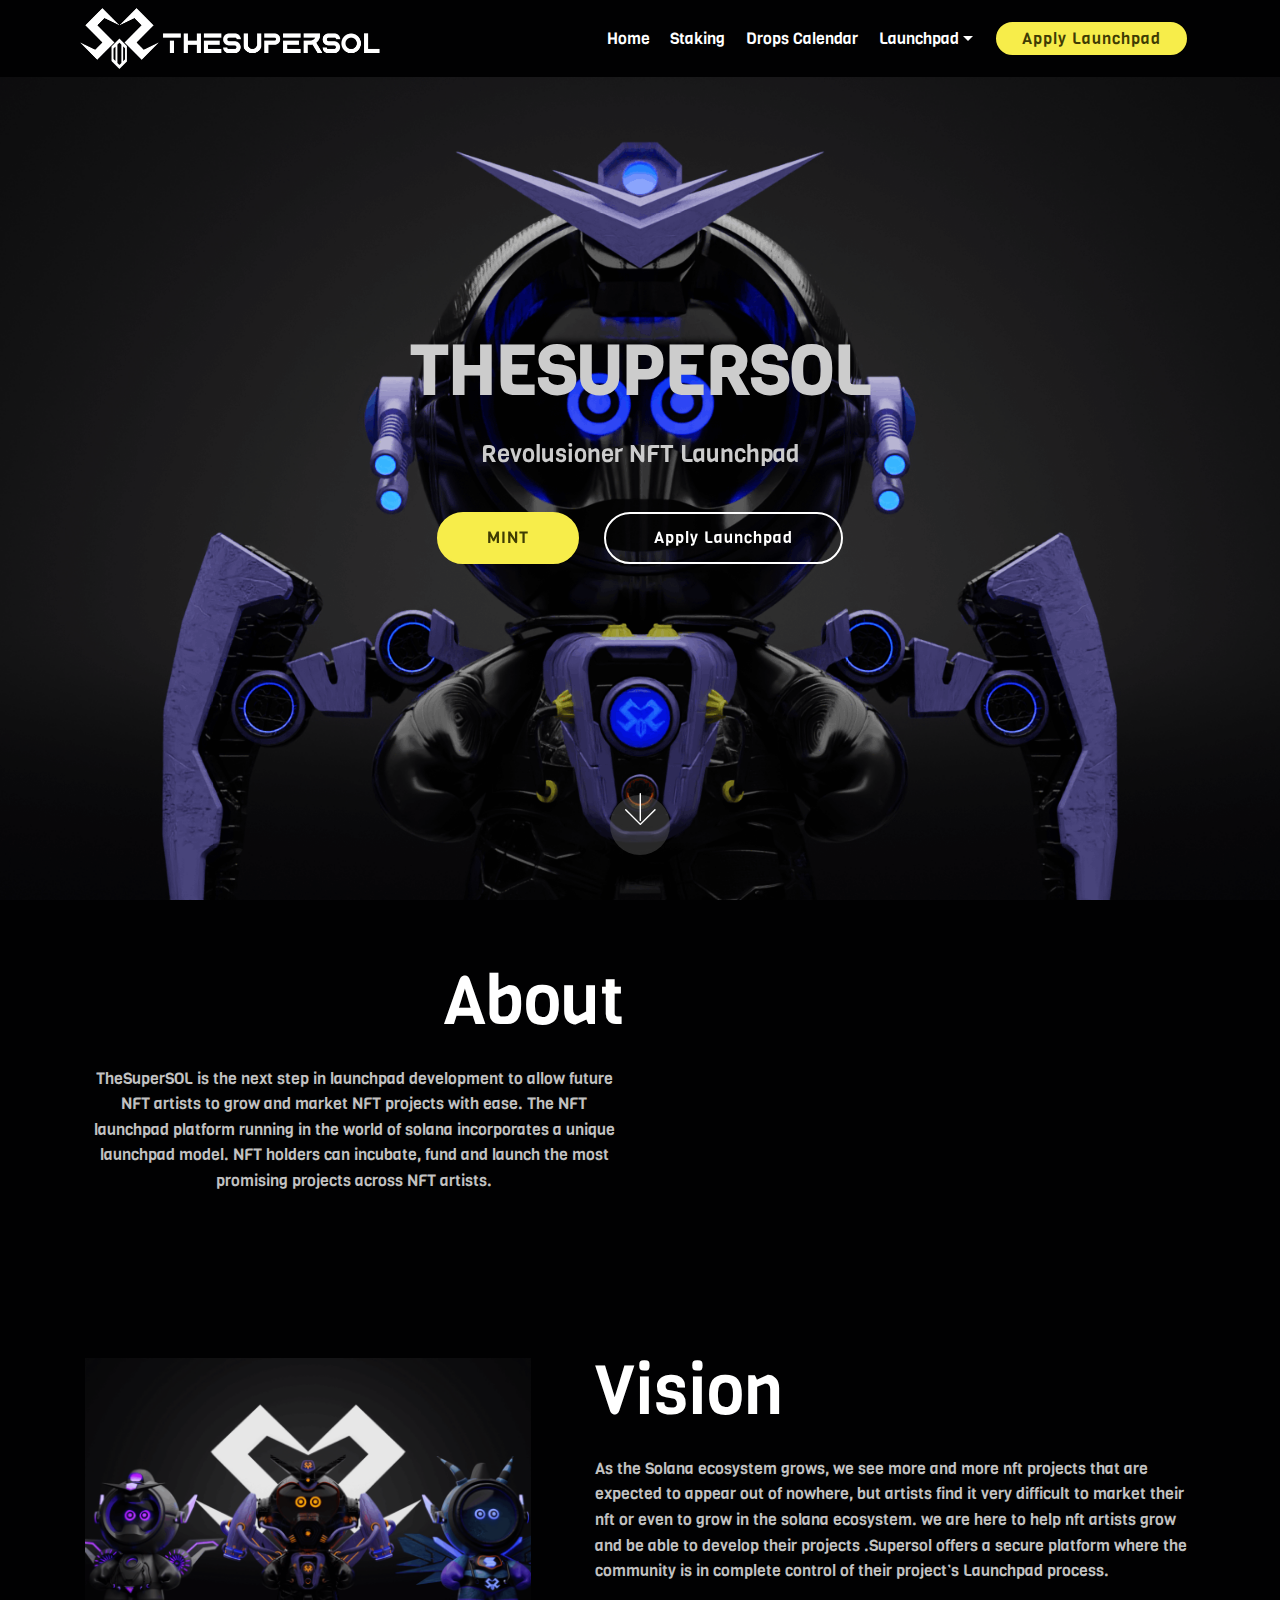
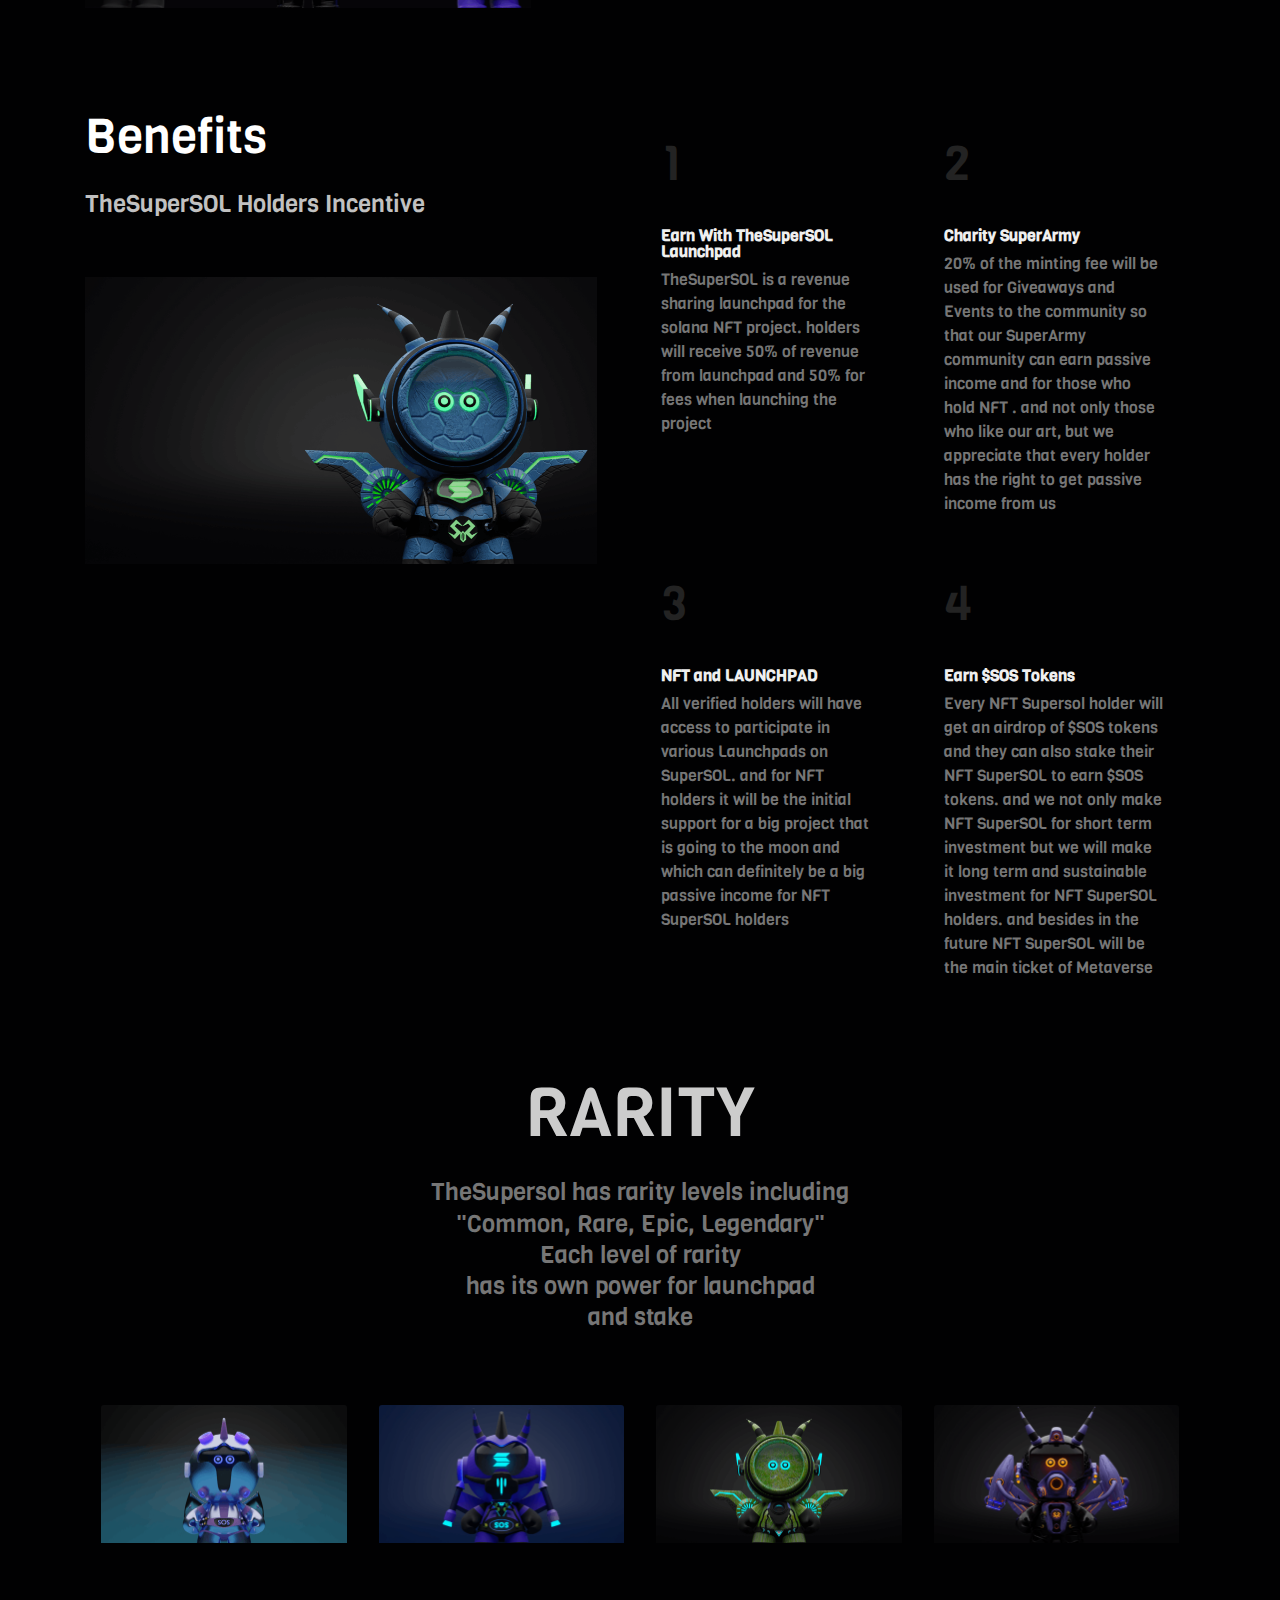
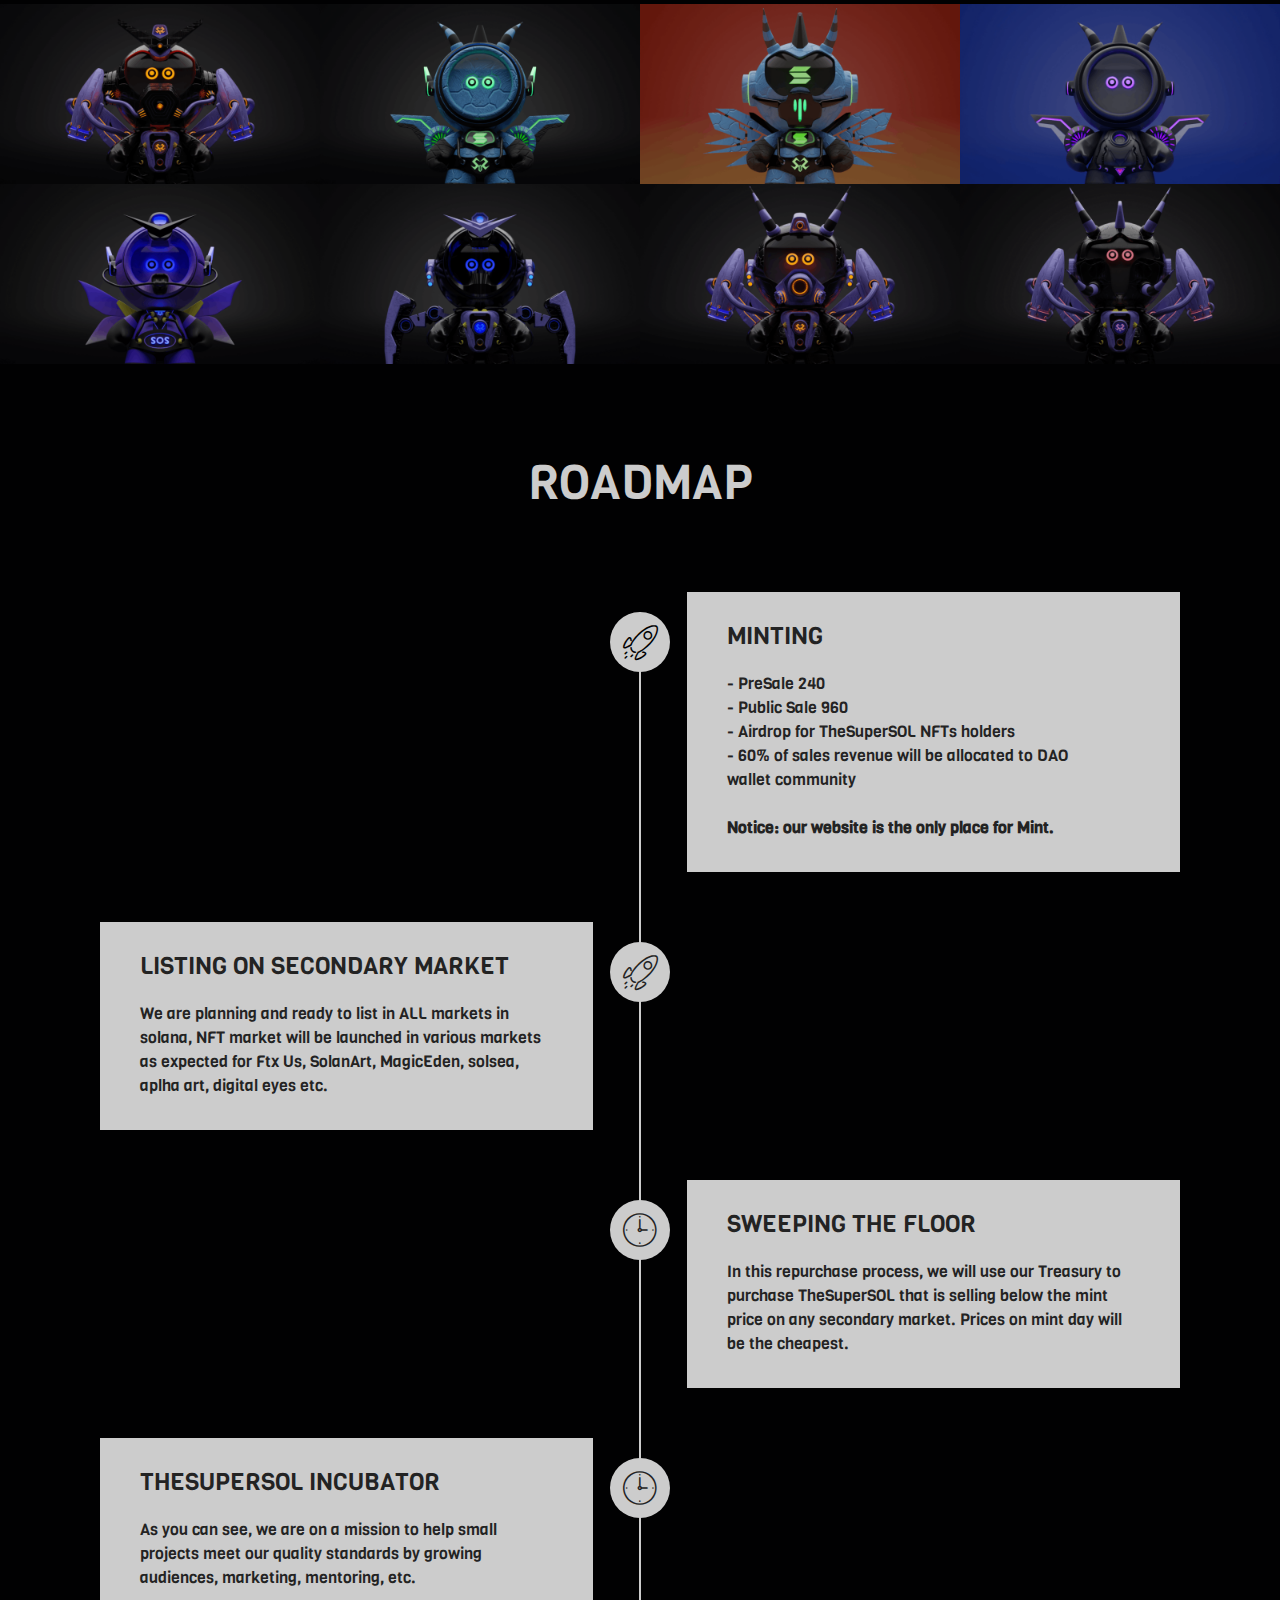
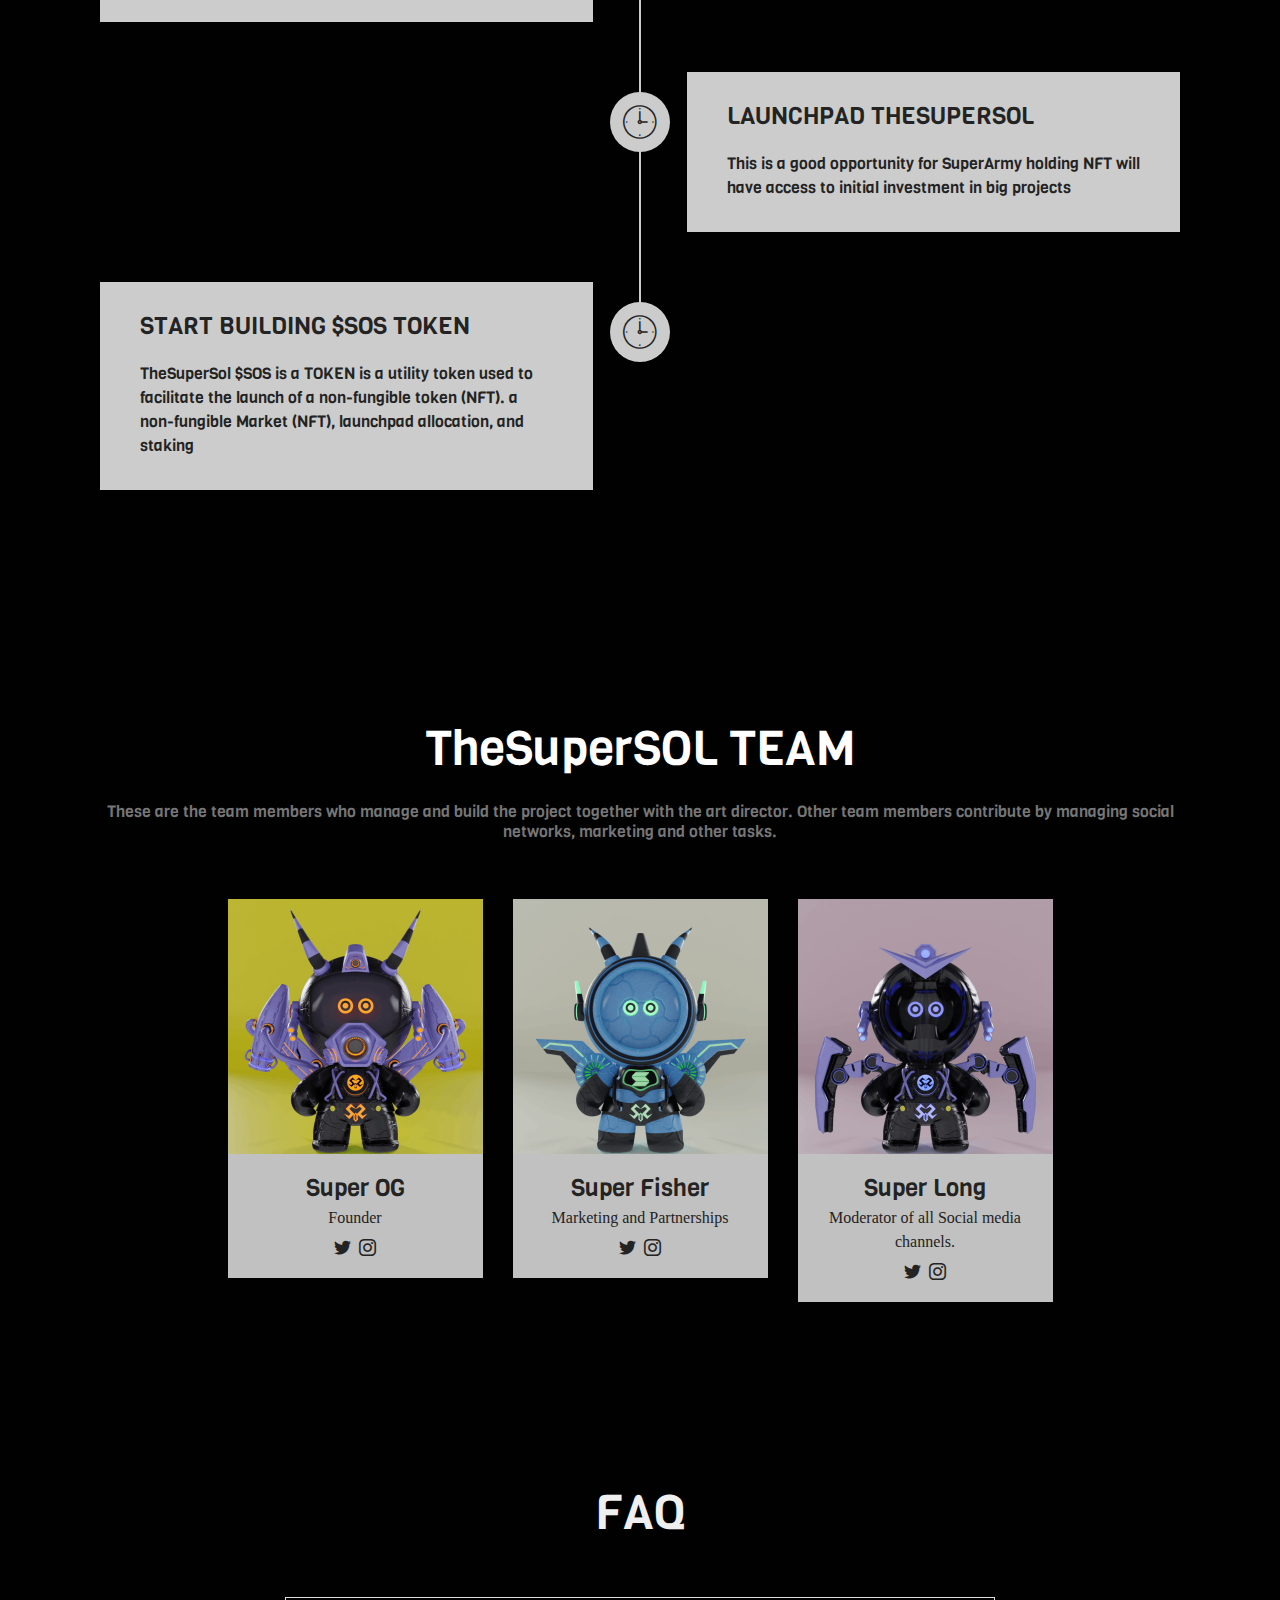
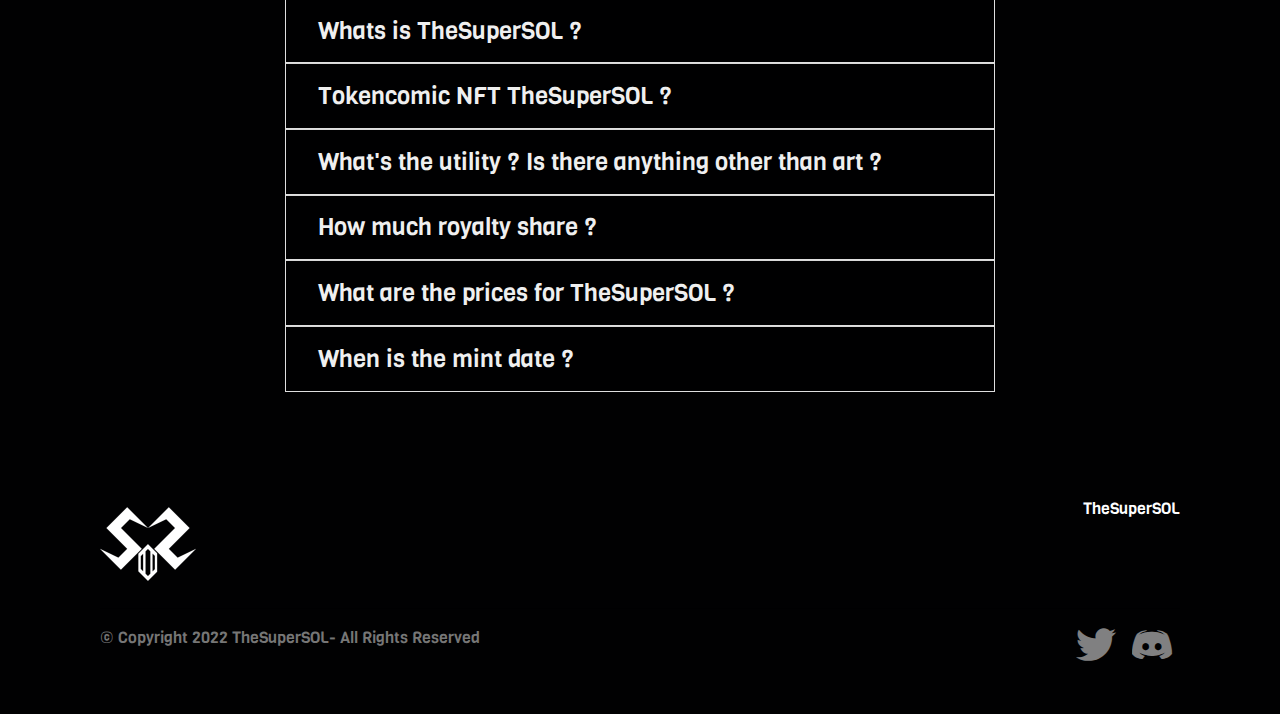
==== index.html @ acecb15c "first commit" ====
<!DOCTYPE html>
<html  >
<head>
  <!-- Site made with Mobirise Website Builder v4.12.4, https://mobirise.com -->
  <meta charset="UTF-8">
  <meta http-equiv="X-UA-Compatible" content="IE=edge">
  <meta name="generator" content="Mobirise v4.12.4, mobirise.com">
  <meta name="viewport" content="width=device-width, initial-scale=1, minimum-scale=1">
  <link rel="shortcut icon" href="assets/images/favicon.ico" type="image/x-icon">
  <meta name="description" content="">
  
  
  <title>Home</title>
  <link rel="stylesheet" href="assets/web/assets/mobirise-icons-bold/mobirise-icons-bold.css">
  <link rel="stylesheet" href="assets/web/assets/mobirise-icons/mobirise-icons.css">
  <link rel="stylesheet" href="assets/bootstrap/css/bootstrap.min.css">
  <link rel="stylesheet" href="assets/bootstrap/css/bootstrap-grid.min.css">
  <link rel="stylesheet" href="assets/bootstrap/css/bootstrap-reboot.min.css">
  <link rel="stylesheet" href="assets/dropdown/css/style.css">
  <link rel="stylesheet" href="assets/tether/tether.min.css">
  <link rel="stylesheet" href="assets/socicon/css/styles.css">
  <link rel="stylesheet" href="assets/theme/css/style.css">
  <link rel="stylesheet" href="assets/gallery/style.css">
  <link rel="preload" as="style" href="assets/mobirise/css/mbr-additional.css"><link rel="stylesheet" href="assets/mobirise/css/mbr-additional.css" type="text/css">
  
  
  
</head>
<body>
  <section class="menu cid-qTkzRZLJNu" once="menu" id="menu1-0">

    

    <nav class="navbar navbar-expand beta-menu navbar-dropdown align-items-center navbar-fixed-top navbar-toggleable-sm">
        <button class="navbar-toggler navbar-toggler-right" type="button" data-toggle="collapse" data-target="#navbarSupportedContent" aria-controls="navbarSupportedContent" aria-expanded="false" aria-label="Toggle navigation">
            <div class="hamburger">
                <span></span>
                <span></span>
                <span></span>
                <span></span>
            </div>
        </button>
        <div class="menu-logo">
            <div class="navbar-brand">
                <span class="navbar-logo">
                    <a href="Staking.html">
                         <img src="assets/images/logo-website-1-594x120.png" alt="TheSuperSOL" title="" style="height: 3.8rem;">
                    </a>
                </span>
                
            </div>
        </div>
        <div class="collapse navbar-collapse" id="navbarSupportedContent">
            <ul class="navbar-nav nav-dropdown" data-app-modern-menu="true"><li class="nav-item">
                    <a class="nav-link link text-white text-primary display-4" href="index.html">Home</a>
                </li>
                <li class="nav-item">
                    <a class="nav-link link text-white display-4" href="Staking.html">
                        Staking</a>
                </li><li class="nav-item"><a class="nav-link link text-white display-4" href="Dropcalendar.html">Drops Calendar</a></li><li class="nav-item dropdown"><a class="nav-link link text-white dropdown-toggle display-4" href="https://mobirise.com" data-toggle="dropdown-submenu" aria-expanded="false">
                        Launchpad</a><div class="dropdown-menu"><a class="text-white dropdown-item display-4" href="Launchpad-info.html">Launchpad Info</a><a class="text-white dropdown-item display-4" href="Upcoming.html">Upcoming</a><a class="text-white dropdown-item display-4" href="Pass.html">Pass</a></div></li></ul>
            <div class="navbar-buttons mbr-section-btn"><a class="btn btn-sm btn-secondary display-4" href="home.html">
                    Apply Launchpad</a></div>
        </div>
    </nav>
</section>

<section class="engine"><a href="https://mobirise.info/m">web design templates</a></section><section class="cid-qTkA127IK8 mbr-fullscreen mbr-parallax-background" id="header2-1">

    

    

    <div class="container align-center">
        <div class="row justify-content-md-center">
            <div class="mbr-white col-md-10">
                <h1 class="mbr-section-title mbr-bold pb-3 mbr-fonts-style display-1">
                    THESUPERSOL</h1>
                
                <p class="mbr-text pb-3 mbr-fonts-style display-5">Revolusioner NFT Launchpad</p>
                <div class="mbr-section-btn"><a class="btn btn-md btn-secondary display-4" href="https://thesupersol.vercel.app/" target="_blank">MINT</a>
                    <a class="btn btn-md btn-white-outline display-4" href="home.html">Apply Launchpad</a></div>
            </div>
        </div>
    </div>
    <div class="mbr-arrow hidden-sm-down" aria-hidden="true">
        <a href="#next">
            <i class="mbri-down mbr-iconfont"></i>
        </a>
    </div>
</section>

<section class="header7 cid-t7I9mHIXzm" id="header7-3">

    

    

    <div class="container">
        <div class="media-container-row">

            <div class="media-content align-right">
                <h1 class="mbr-section-title mbr-white pb-3 mbr-fonts-style display-1">About</h1>
                <div class="mbr-section-text mbr-white pb-3">
                    <p class="mbr-text mbr-fonts-style display-7">TheSuperSOL is the next step in launchpad development to allow future NFT artists to grow and market NFT projects with ease. The NFT launchpad platform running in the world of solana incorporates a unique launchpad model. NFT holders can incubate, fund and launch the most promising projects across NFT artists.</p><p></p><p></p>
                </div>
                
            </div>

            <div class="mbr-figure" style="width: 100%;"><iframe class="mbr-embedded-video" src="https://www.youtube.com/embed/KE_2iUKYOYE?rel=0&amp;amp;showinfo=0&amp;autoplay=0&amp;loop=0" width="1280" height="720" frameborder="0" allowfullscreen></iframe></div>

        </div>
    </div>
</section>

<section class="header3 cid-t7IeViAWMA" id="header3-5">

    

    

    <div class="container">
        <div class="media-container-row">
            <div class="mbr-figure" style="width: 80%;">
                <img src="assets/images/poster1-1-50-924x520.png" alt="Mobirise" title="">
            </div>

            <div class="media-content">
                <h1 class="mbr-section-title mbr-white pb-3 mbr-fonts-style display-1">
                    Vision</h1>
                
                <div class="mbr-section-text mbr-white pb-3 ">
                    <p class="mbr-text mbr-fonts-style display-7">
                        As the Solana ecosystem grows, we see more and more nft projects that are expected to appear out of nowhere, but artists find it very difficult to market their nft or even to grow in the solana ecosystem. we are here to help nft artists grow and be able to develop their projects .Supersol offers a secure platform where the community is in complete control of their project’s Launchpad process.
                    </p>
                </div>
                
            </div>
        </div>
    </div>

</section>

<section class="counters2 counters cid-t7IfYMqFAQ" id="counters2-7">

    

    

    <div class="container pt-4 mt-2">
        <div class="media-container-row">
            <div class="media-block" style="width: 49%;">
                <h2 class="mbr-section-title pb-3 align-left mbr-fonts-style display-2">
                    Benefits
                </h2>
                <h3 class="mbr-section-subtitle pb-5 align-left mbr-fonts-style display-5">TheSuperSOL Holders Incentive</h3>
                <div class="mbr-figure">
                    <img src="assets/images/banner6-50-960x540.png" alt="" title="">
                </div>
            </div>
            <div class="cards-block">
                <div class="cards-container">
                    <div class="card px-3 align-left col-12 col-md-6">
                        <div class="panel-item p-3">
                            <div class="card-img pb-3">
                                
                                <h3 class="count py-3 mbr-fonts-style display-2">1</h3>
                            </div>
                            <div class="card-text">
                                <h4 class="mbr-content-title mbr-bold mbr-fonts-style display-7">Earn With TheSuperSOL Launchpad</h4>
                                <p class="mbr-content-text mbr-fonts-style display-7">
                                    TheSuperSOL is a revenue sharing launchpad for the solana NFT project. holders will receive 50% of revenue from launchpad and 50% for fees when launching the project
                                </p>
                            </div>
                        </div>
                    </div>
                    <div class="card px-3 align-left col-12 col-md-6">
                        <div class="panel-item p-3">
                            <div class="card-img pb-3">
                                
                                <h3 class="count py-3 mbr-fonts-style display-2">2</h3>
                            </div>
                            <div class="card-text">
                                <h4 class="mbr-content-title mbr-bold mbr-fonts-style display-7">Charity SuperArmy</h4>
                                <p class="mbr-content-text mbr-fonts-style display-7">
                                    20% of the minting fee will be used for Giveaways and Events to the community so that our SuperArmy community can earn passive income and for those who hold NFT . and not only those who like our art, but we appreciate that every holder has the right to get passive income from us
                                </p>
                            </div>
                        </div>
                    </div>
                    <div class="card px-3 align-left col-12 col-md-6">
                        <div class="panel-item p-3">
                            <div class="card-img pb-3">
                                
                                <h3 class="count py-3 mbr-fonts-style display-2">3</h3>
                            </div>
                            <div class="card-text">
                                <h4 class="mbr-content-title mbr-bold mbr-fonts-style display-7">NFT and LAUNCHPAD</h4>
                                <p class="mbr-content-text mbr-fonts-style display-7">
                                        All verified holders will have access to participate in various Launchpads on SuperSOL. and for NFT holders it will be the initial support for a big project that is going to the moon and which can definitely be a big passive income for NFT SuperSOL holders 
                                </p>
                            </div>
                        </div>
                    </div>
                    <div class="card px-3 align-left col-12 col-md-6">
                        <div class="panel-item p-3">
                            <div class="card-img pb-3">
                                
                                <h3 class="count py-3 mbr-fonts-style display-2">4</h3>
                            </div>
                            <div class="card-texts">
                                <h4 class="mbr-content-title mbr-bold mbr-fonts-style display-7">Earn $SOS Tokens</h4>
                                <p class="mbr-content-text mbr-fonts-style display-7">Every NFT Supersol holder will get an airdrop of $SOS tokens and they can also stake their NFT SuperSOL to earn $SOS tokens. and we not only make NFT SuperSOL for short term investment but we will make it long term and sustainable investment for NFT SuperSOL holders. and besides in the future NFT SuperSOL will be the main ticket of Metaverse</p>
                            </div>
                        </div>
                    </div>
                </div>
            </div>
        </div>
    </div>
</section>

<section class="features18 popup-btn-cards cid-t7IlPxh7Cd" id="features18-8">

    

    
    <div class="container">
        <h2 class="mbr-section-title pb-3 align-center mbr-fonts-style display-1">RARITY</h2>
        <h3 class="mbr-section-subtitle display-5 align-center mbr-fonts-style mbr-light">TheSupersol has rarity levels including
<div>"Common, Rare, Epic, Legendary"</div><div>Each level of rarity
</div><div>has its own power for launchpad
</div><div>and stake</div></h3>
        <div class="media-container-row pt-5 ">
            <div class="card p-3 col-12 col-md-6 col-lg-3">
                <div class="card-wrapper ">
                    <div class="card-img">
                        <div class="mbr-overlay"></div>
                        <div class="mbr-section-btn text-center"><a href="home.html" class="btn btn-black display-4">COMMON<br>50%<br></a></div>
                        <img src="assets/images/14-50-492x277.png" alt="Mobirise" title="">
                    </div>
                    
                </div>
            </div>
            <div class="card p-3 col-12 col-md-6 col-lg-3">
                <div class="card-wrapper">
                    <div class="card-img">
                        <div class="mbr-overlay"></div>
                        <div class="mbr-section-btn text-center"><a href="home.html" class="btn btn-black display-4">RARE<br>30%<br></a></div>
                        <img src="assets/images/12-50-492x277.png" alt="Mobirise" title="">
                    </div>
                    
                </div>
            </div>

            <div class="card p-3 col-12 col-md-6 col-lg-3">
                <div class="card-wrapper">
                    <div class="card-img">
                        <div class="mbr-overlay"></div>
                        <div class="mbr-section-btn text-center"><a href="home.html" class="btn btn-black display-4">EPIC<br>15%<br></a></div>
                        <img src="assets/images/5-50-492x277.png" alt="Mobirise" title="">
                    </div>
                    
                </div>
            </div>

            <div class="card p-3 col-12 col-md-6 col-lg-3">
                <div class="card-wrapper">
                    <div class="card-img">
                        <div class="mbr-overlay"></div>
                        <div class="mbr-section-btn text-center"><a href="home.html" class="btn btn-black display-4">LEGENDARY<br>5%<br></a></div>
                        <img src="assets/images/7-50-492x277.png" alt="Mobirise" title="">
                    </div>
                    
                </div>
            </div>
        </div>
    </div>
</section>

<section class="mbr-gallery mbr-slider-carousel cid-t7Iol1F2Hq" id="gallery3-9">

    

    <div>
        <div><!-- Filter --><!-- Gallery --><div class="mbr-gallery-row"><div class="mbr-gallery-layout-default"><div><div><div class="mbr-gallery-item mbr-gallery-item--p0" data-video-url="false" data-tags="Awesome"><div href="#lb-gallery3-9" data-slide-to="0" data-toggle="modal"><img src="assets/images/1-50-960x540-800x450.png" alt="" title=""><span class="icon-focus"></span></div></div><div class="mbr-gallery-item mbr-gallery-item--p0" data-video-url="false" data-tags="Responsive"><div href="#lb-gallery3-9" data-slide-to="1" data-toggle="modal"><img src="assets/images/3-50-960x540-800x450.png" alt="" title=""><span class="icon-focus"></span></div></div><div class="mbr-gallery-item mbr-gallery-item--p0" data-video-url="false" data-tags="Creative"><div href="#lb-gallery3-9" data-slide-to="2" data-toggle="modal"><img src="assets/images/13-50-960x540-800x450.png" alt="" title=""><span class="icon-focus"></span></div></div><div class="mbr-gallery-item mbr-gallery-item--p0" data-video-url="false" data-tags="Animated"><div href="#lb-gallery3-9" data-slide-to="3" data-toggle="modal"><img src="assets/images/11-50-960x540-800x450.png" alt="" title=""><span class="icon-focus"></span></div></div><div class="mbr-gallery-item mbr-gallery-item--p0" data-video-url="false" data-tags="Awesome"><div href="#lb-gallery3-9" data-slide-to="4" data-toggle="modal"><img src="assets/images/4-50-960x540-800x450.png" alt="" title=""><span class="icon-focus"></span></div></div><div class="mbr-gallery-item mbr-gallery-item--p0" data-video-url="false" data-tags="Awesome"><div href="#lb-gallery3-9" data-slide-to="5" data-toggle="modal"><img src="assets/images/2-50-960x540-800x450.png" alt="" title=""><span class="icon-focus"></span></div></div><div class="mbr-gallery-item mbr-gallery-item--p0" data-video-url="false" data-tags="Responsive"><div href="#lb-gallery3-9" data-slide-to="6" data-toggle="modal"><img src="assets/images/7-50-960x540-800x450.png" alt="" title=""><span class="icon-focus"></span></div></div><div class="mbr-gallery-item mbr-gallery-item--p0" data-video-url="false" data-tags="Animated"><div href="#lb-gallery3-9" data-slide-to="7" data-toggle="modal"><img src="assets/images/8-50-960x540-800x450.png" alt="" title=""><span class="icon-focus"></span></div></div></div></div><div class="clearfix"></div></div></div><!-- Lightbox --><div data-app-prevent-settings="" class="mbr-slider modal fade carousel slide" tabindex="-1" data-keyboard="true" data-interval="false" id="lb-gallery3-9"><div class="modal-dialog"><div class="modal-content"><div class="modal-body"><div class="carousel-inner"><div class="carousel-item active"><img src="assets/images/1-50-960x540.png" alt="" title=""></div><div class="carousel-item"><img src="assets/images/3-50-960x540.png" alt="" title=""></div><div class="carousel-item"><img src="assets/images/13-50-960x540.png" alt="" title=""></div><div class="carousel-item"><img src="assets/images/11-50-960x540.png" alt="" title=""></div><div class="carousel-item"><img src="assets/images/4-50-960x540.png" alt="" title=""></div><div class="carousel-item"><img src="assets/images/2-50-960x540.png" alt="" title=""></div><div class="carousel-item"><img src="assets/images/7-50-960x540.png" alt="" title=""></div><div class="carousel-item"><img src="assets/images/8-50-960x540.png" alt="" title=""></div></div><a class="carousel-control carousel-control-prev" role="button" data-slide="prev" href="#lb-gallery3-9"><span class="mbri-left mbr-iconfont" aria-hidden="true"></span><span class="sr-only">Previous</span></a><a class="carousel-control carousel-control-next" role="button" data-slide="next" href="#lb-gallery3-9"><span class="mbri-right mbr-iconfont" aria-hidden="true"></span><span class="sr-only">Next</span></a><a class="close" href="#" role="button" data-dismiss="modal"><span class="sr-only">Close</span></a></div></div></div></div></div>
    </div>

</section>

<section class="timeline2 cid-t7IqpmzVUO" id="timeline2-b">

    

    

    <div class="container align-center">
        <h2 class="mbr-section-title pb-3 mbr-fonts-style display-2">ROADMAP</h2>
        <h3 class="mbr-section-subtitle pb-5 mbr-fonts-style display-5"></h3>

        <div class="container timelines-container" mbri-timelines="">
            <!--1-->
            <div class="row timeline-element reverse separline">
                <span class="iconsBackground">
                    <span class="mbr-iconfont mbri-rocket" style="color: rgb(1, 1, 2); fill: rgb(1, 1, 2);"></span>
                </span>          
                <div class="col-xs-12 col-md-6 align-left">
                    <div class="timeline-text-content">
                        <h4 class="mbr-timeline-title pb-3 mbr-fonts-style display-5">MINTING
                        </h4>
                        <p class="mbr-timeline-text mbr-fonts-style display-7">- PreSale 240&nbsp;<br>- Public Sale 960<br>- Airdrop for TheSuperSOL NFTs holders<br>- 60% of sales revenue will be allocated to DAO wallet&nbsp;community<br><br><strong>Notice: our website is the only place for Mint.</strong><br></p>
                     </div>
                </div>
            </div>
            <!--2-->
            <div class="row timeline-element  separline">
                <span class="iconsBackground">
                    <span class="mbr-iconfont mbri-rocket"></span>
                </span>
                <div class="col-xs-12 col-md-6 align-left ">
                    <div class="timeline-text-content">
                        <h4 class="mbr-timeline-title pb-3 mbr-fonts-style display-5">
                            
                        <div><span style="color: inherit; font-size: 1.5rem;">LISTING ON SECONDARY MARKET</span><br></div></h4>
                        <p class="mbr-timeline-text mbr-fonts-style display-7">
                            We are planning and ready to list in ALL markets in solana, NFT market will be launched in various markets as expected for Ftx Us, SolanArt, MagicEden, solsea, aplha art, digital eyes etc.
                        </p>
                    </div>
                </div>
            </div>
            <!--3-->
            <div class="row timeline-element reverse separline">
                <span class="iconsBackground">
                    <span class="mbr-iconfont mbri-clock"></span>
                </span>
                <div class="col-xs-12 col-md-6 align-left">
                    <div class="timeline-text-content">
                        <h4 class="mbr-timeline-title pb-3 mbr-fonts-style display-5">SWEEPING THE FLOOR</h4>      
                        <p class="mbr-timeline-text mbr-fonts-style display-7">
                            In this repurchase process, we will use our Treasury to purchase TheSuperSOL that is selling below the mint price on any secondary market. Prices on mint day will be the cheapest.
                        </p>
                    </div>
                </div>
            </div>
            <!--4-->
            <div class="row timeline-element  separline">
                <span class="iconsBackground">
                    <span class="mbr-iconfont mbri-clock"></span>
                </span>
                <div class="col-xs-12 col-md-6 align-left ">
                    <div class="timeline-text-content">
                        <h4 class="mbr-timeline-title pb-3 mbr-fonts-style display-5">THESUPERSOL INCUBATOR</h4>
                        <p class="mbr-timeline-text mbr-fonts-style display-7">
                            As you can see, we are on a mission to help small projects meet our quality standards by growing audiences, marketing, mentoring, etc.
                        </p>
                    </div>
                </div>
            </div>
            <!--5-->
            <div class="row timeline-element reverse separline">
                <span class="iconsBackground">
                    <span class="mbr-iconfont mbri-clock"></span>
                </span>
                <div class="col-xs-12 col-md-6 align-left">
                    <div class="timeline-text-content">
                        <h4 class="mbr-timeline-title pb-3 mbr-fonts-style display-5">LAUNCHPAD THESUPERSOL</h4>
                        <p class="mbr-timeline-text mbr-fonts-style display-7">
                            This is a good opportunity for SuperArmy holding NFT will have access to initial investment in big projects
                        </p>
                    </div>
                </div>
            </div>
            <!--6-->
            <div class="row timeline-element">
                <span class="iconsBackground">
                    <span class="mbr-iconfont mbri-clock"></span>
                </span>
                <div class="col-xs-12 col-md-6 align-left ">
                    <div class="timeline-text-content">
                        <h4 class="mbr-timeline-title pb-3 mbr-fonts-style display-5">START BUILDING $SOS TOKEN</h4>
                        <p class="mbr-timeline-text mbr-fonts-style display-7">
                            TheSuperSol $SOS is a TOKEN is a utility token used to facilitate the launch of a non-fungible token (NFT). a non-fungible Market (NFT), launchpad allocation, and staking
                        </p>
                    </div>
                </div>
            </div>
            <!--7-->
            
            <!--8-->
            
            <!--9-->
            
            <!--10-->
            
            <!--11-->
            
            <!--12-->
            
        </div>
    </div>
</section>

<section class="team1 cid-t849tQ7g7W" id="team1-1b">
    
    
    
    <div class="container align-center">
        <h2 class="pb-3 mbr-fonts-style mbr-section-title display-2">TheSuperSOL TEAM</h2>
        <h3 class="pb-5 mbr-section-subtitle mbr-fonts-style mbr-light display-4">These are the team members who manage and build the project together with the art director. Other team members contribute by managing social networks, marketing and other tasks.</h3>
        <div class="row media-row">
            
        <div class="team-item col-lg-3 col-md-6">
                <div class="item-image">
                    <img src="assets/images/1172-510x510.png" alt="" title="">
                </div>
                <div class="item-caption py-3">
                    <div class="item-name px-2">
                        <p class="mbr-fonts-style display-5">Super OG</p>
                    </div>
                    <div class="item-role px-2">
                        <p>Founder</p>
                    </div>
                    <div class="item-social pt-2">
                        <a href="https://twitter.com/Dodechaedron" target="_blank">
                            <span class="p-1 mbr-iconfont mbr-iconfont-social socicon-twitter socicon"></span>
                        </a>
                        <a href="index.html" target="_blank">
                            <span class="p-1 mbr-iconfont mbr-iconfont-social socicon-instagram socicon"></span>
                        </a>
                        <a href="https://plus.google.com/u/0/+Mobirise" target="_blank">
                            
                        </a>
                        <a href="https://www.linkedin.com/in/mobirise" target="_blank">
                            
                        </a>
                        <a href="https://www.instagram.com/mobirise/" target="_blank">
                            
                        </a>
                        <a href="https://www.youtube.com/channel/UCt_tncVAetpK5JeM8L-8jyw" target="_blank">    
                            
                        </a>
                    </div>
                </div>
            </div><div class="team-item col-lg-3 col-md-6">
                <div class="item-image">
                    <img src="assets/images/1017-510x510.png" alt="" title="">
                </div>
                <div class="item-caption py-3">
                    <div class="item-name px-2">
                        <p class="mbr-fonts-style display-5">
                           Super Fisher</p>
                    </div>
                    <div class="item-role px-2">
                        <p> Marketing and Partnerships</p>
                    </div>
                    <div class="item-social pt-2">
                        
                            <a href="index.html"><span class="p-1 mbr-iconfont mbr-iconfont-social socicon-twitter socicon"></span></a>
                        
                        <a href="index.html" target="_blank">
                            <span class="p-1 mbr-iconfont mbr-iconfont-social socicon-instagram socicon"></span>
                        </a>
                        <a href="https://plus.google.com/u/0/+Mobirise" target="_blank">
                            
                        </a>
                        <a href="https://www.linkedin.com/in/mobirise" target="_blank">
                            
                        </a>
                        <a href="https://www.instagram.com/mobirise/" target="_blank">
                            
                        </a>
                        <a href="https://www.youtube.com/channel/UCt_tncVAetpK5JeM8L-8jyw" target="_blank">    
                            
                        </a>
                    </div>
                </div>
            </div><div class="team-item col-lg-3 col-md-6">
                <div class="item-image">
                    <img src="assets/images/1170-510x510.png" alt="" title="">
                </div>
                <div class="item-caption py-3">
                    <div class="item-name px-2">
                        <p class="mbr-fonts-style display-5">
                           Super Long</p>
                    </div>
                    <div class="item-role px-2">
                        <p>Moderator of all Social media channels.</p>
                    </div>
                    <div class="item-social pt-2">
                        <a href="index.html" target="_blank">
                            <span class="p-1 mbr-iconfont mbr-iconfont-social socicon-twitter socicon"></span>
                        </a>
                        
                            <a href="index.html" target="_blank"><span class="p-1 mbr-iconfont mbr-iconfont-social socicon-instagram socicon"></span></a>
                        
                        <a href="https://plus.google.com/u/0/+Mobirise" target="_blank">
                            
                        </a>
                        <a href="https://www.linkedin.com/in/mobirise" target="_blank">
                            
                        </a>
                        <a href="https://www.instagram.com/mobirise/" target="_blank">
                            
                        </a>
                        <a href="https://www.youtube.com/channel/UCt_tncVAetpK5JeM8L-8jyw" target="_blank">    
                            
                        </a>
                    </div>
                </div>
            </div></div>    
    </div>
</section>

<section class="toggle1 cid-t7ItgbojdN" id="toggle1-c">

    

    
        <div class="container">
            <div class="media-container-row">
                <div class="col-12 col-md-8">
                    <div class="section-head text-center space30">
                       <h2 class="mbr-section-title pb-5 mbr-fonts-style display-2">FAQ
                        </h2>
                    </div>
                    <div class="clearfix"></div>
                    <div id="bootstrap-toggle" class="toggle-panel accordionStyles tab-content">
                        <div class="card">
                            <div class="card-header" role="tab" id="headingOne">
                                <a role="button" class="collapsed panel-title text-black" data-toggle="collapse" data-core="" href="#collapse1_13" aria-expanded="false" aria-controls="collapse1">
                                    <h4 class="mbr-fonts-style display-5">Whats is TheSuperSOL ?</h4>
                                </a>
                            </div>
                            <div id="collapse1_13" class="panel-collapse noScroll collapse" role="tabpanel" aria-labelledby="headingOne">
                                <div class="panel-body p-4">
                                    <p class="mbr-fonts-style panel-text display-7">TheSuperSOL OF 1200 ULTRA REALISTIC. Great art is only the beginning.
<br>Ultra-realistic 3D details, Utilities ,Staking,Incubator,NFT Launchpad,</p>
                                </div>
                            </div>
                        </div>
                        <div class="card">
                            <div class="card-header" role="tab" id="headingTwo">
                                <a role="button" class="collapsed panel-title text-black" data-toggle="collapse" data-core="" href="#collapse2_13" aria-expanded="false" aria-controls="collapse2">
                                    <h4 class="mbr-fonts-style display-5">Tokencomic NFT TheSuperSOL ?
</h4>
                                </a>

                            </div>
                            <div id="collapse2_13" class="panel-collapse noScroll collapse" role="tabpanel" aria-labelledby="headingTwo">
                                <div class="panel-body p-4">
                                    <p class="mbr-fonts-style panel-text display-7">NFT TheSuperSOL Auction
<br>-60% will be allocated directly to the DAO wallet community<br>-20% will be used for Giveaways and Events to the SuperArmy community
<br>-20% will be received by Team<br></p>
                                </div>
                            </div>
                        </div>
                        <div class="card">
                            <div class="card-header" role="tab" id="headingThree">
                                <a role="button" class="collapsed panel-title text-black" data-toggle="collapse" data-core="" href="#collapse3_13" aria-expanded="false" aria-controls="collapse3">
                                    <h4 class="mbr-fonts-style display-5">What's the utility ? Is there anything other than art ?</h4>
                                </a>
                            </div>
                            <div id="collapse3_13" class="panel-collapse noScroll collapse" role="tabpanel" aria-labelledby="headingThree">
                                <div class="panel-body p-4">
                                    <p class="mbr-fonts-style panel-text display-7">YES! Very. Please see our full Roadmap. Here are some highlights:
<br>$SOS tokens, earn and stake.
<br>Every TheSuperSOL holder will be entitled to participate in various kinds of Launchpad
<br>TheSuperSOL Incubator, helping smaller projects to get started in exchange for benefits for our SuperArmy members.</p>
                                </div>
                            </div>
                        </div>
                        <div class="card">
                            <div class="card-header" role="tab" id="headingThree">
                                <a role="button" class="collapsed panel-title text-black" data-toggle="collapse" data-core="" href="#collapse4_13" aria-expanded="false" aria-controls="collapse4">
                                    <h4 class="mbr-fonts-style display-5">How much royalty share ?</h4>
                                </a>
                            </div>
                            <div id="collapse4_13" class="panel-collapse noScroll collapse" role="tabpanel" aria-labelledby="headingThree">
                                <div class="panel-body p-4">
                                    <p class="mbr-fonts-style panel-text display-7"><br>- holders will receive 50% of revenue from launchpad and 50% for fees when launching the project ( distribution every month )<br>-holder will receive 30% of the income from the Secondary market and 70% is allocated to the artist ( distribution every 2 week )</p>
                                </div>
                            </div>
                        </div>
                        <div class="card">
                            <div class="card-header" role="tab" id="headingThree">
                                <a role="button" class="collapsed panel-title text-black" data-toggle="collapse" data-core="" href="#collapse5_13" aria-expanded="false" aria-controls="collapse5">
                                    <h4 class="mbr-fonts-style display-5"><div>
What are the prices for TheSuperSOL <span style="font-size: 1.5rem; background-color: transparent;">?</span></div></h4>
                                </a>
                            </div>
                            <div id="collapse5_13" class="panel-collapse noScroll collapse" role="tabpanel" aria-labelledby="headingThree">
                                <div class="panel-body p-4">
                                    <p class="mbr-fonts-style panel-text display-7">TBA &nbsp;( join the twitter and discord community for the latest news )</p>
                                </div>
                            </div>
                        </div>
                        <div class="card">
                            <div class="card-header" role="tab" id="headingThree">
                                <a role="button" class="collapsed panel-title text-black" data-toggle="collapse" data-core="" href="#collapse6_13" aria-expanded="false" aria-controls="collapse6">
                                    <h4 class="mbr-fonts-style display-5">When is the mint date ?&nbsp;</h4>
                                </a>
                            </div>
                            <div id="collapse6_13" class="panel-collapse noScroll collapse" role="tabpanel" aria-labelledby="headingThree">
                                <div class="panel-body p-4">
                                    <p class="mbr-fonts-style panel-text display-7">
                                       TBA  ( join the twitter and discord community for the latest news )</p>
                                </div>
                            </div>
                        </div>
                    </div>
                </div>
            </div>
        </div>
</section>

<section class="cid-t7IvMTu2Rw" id="footer5-d">

    

    

    <div class="container">
        <div class="media-container-row">
            <div class="col-md-3">
                <div class="media-wrap">
                    <a href="home.html">
                       <img src="assets/images/logo192-192x192.png" alt="TheSuperSOL" title="">
                    </a>
                </div>
            </div>
            <div class="col-md-9">
                <p class="mbr-text align-right links mbr-fonts-style display-7">TheSuperSOL</p>
            </div>
        </div>
        <div class="footer-lower">
            <div class="media-container-row">
                <div class="col-md-12">
                    <hr>
                </div>
            </div>
            <div class="media-container-row mbr-white">
                <div class="col-md-6 copyright">
                    <p class="mbr-text mbr-fonts-style display-7">
                        © Copyright 2022 TheSuperSOL- All Rights Reserved
                    </p>
                </div>
                <div class="col-md-6">
                    <div class="social-list align-right">
                        <div class="soc-item">
                            <a href="https://twitter.com/The_SuperSol" target="_blank">
                                <span class="mbr-iconfont mbr-iconfont-social socicon-twitter socicon" style="color: rgb(255, 255, 255); fill: rgb(255, 255, 255); font-size: 40px;"></span>
                            </a>
                        </div>
                        <div class="soc-item">
                            <a href="https://discord.gg/4xCJHDDrbs" target="_blank">
                                <span class="mbr-iconfont mbr-iconfont-social socicon-discord socicon" style="font-size: 40px; color: rgb(255, 255, 255); fill: rgb(255, 255, 255);"></span>
                            </a>
                        </div>
                        
                        
                        
                        
                    </div>
                </div>
            </div>
        </div>
    </div>
</section>


  <script src="assets/web/assets/jquery/jquery.min.js"></script>
  <script src="assets/popper/popper.min.js"></script>
  <script src="assets/bootstrap/js/bootstrap.min.js"></script>
  <script src="assets/smoothscroll/smooth-scroll.js"></script>
  <script src="assets/dropdown/js/nav-dropdown.js"></script>
  <script src="assets/dropdown/js/navbar-dropdown.js"></script>
  <script src="assets/touchswipe/jquery.touch-swipe.min.js"></script>
  <script src="assets/parallax/jarallax.min.js"></script>
  <script src="assets/viewportchecker/jquery.viewportchecker.js"></script>
  <script src="assets/tether/tether.min.js"></script>
  <script src="assets/masonry/masonry.pkgd.min.js"></script>
  <script src="assets/imagesloaded/imagesloaded.pkgd.min.js"></script>
  <script src="assets/bootstrapcarouselswipe/bootstrap-carousel-swipe.js"></script>
  <script src="assets/vimeoplayer/jquery.mb.vimeo_player.js"></script>
  <script src="assets/mbr-switch-arrow/mbr-switch-arrow.js"></script>
  <script src="assets/mbr-popup-btns/mbr-popup-btns.js"></script>
  <script src="assets/theme/js/script.js"></script>
  <script src="assets/slidervideo/script.js"></script>
  <script src="assets/gallery/player.min.js"></script>
  <script src="assets/gallery/script.js"></script>
  
  
</body>
</html>
---- assets/web/assets/mobirise-icons-bold/mobirise-icons-bold.css ----
@font-face {
  font-family: 'mobirise-icons-bold';
  font-display: swap;
  src:  url('mobirise-icons-bold.eot?m1l4yr');
  src:  url('mobirise-icons-bold.eot?m1l4yr#iefix') format('embedded-opentype'),
    url('mobirise-icons-bold.ttf?m1l4yr') format('truetype'),
    url('mobirise-icons-bold.woff?m1l4yr') format('woff'),
    url('mobirise-icons-bold.svg?m1l4yr#mobirise-icons-bold') format('svg');
  font-weight: normal;
  font-style: normal;
}

[class^="mbrib-"], [class*="mbrib-"] {
  /* use !important to prevent issues with browser extensions that change fonts */
  font-family: 'mobirise-icons-bold' !important;
  speak: none;
  font-style: normal;
  font-weight: normal;
  font-variant: normal;
  text-transform: none;
  line-height: 1;

  /* Better Font Rendering =========== */
  -webkit-font-smoothing: antialiased;
  -moz-osx-font-smoothing: grayscale;
}

.mbrib-add-submenu:before {
  content: "\e900";
}
.mbrib-alert:before {
  content: "\e901";
}
.mbrib-align-center:before {
  content: "\e902";
}
.mbrib-align-justify:before {
  content: "\e903";
}
.mbrib-align-left:before {
  content: "\e904";
}
.mbrib-align-right:before {
  content: "\e905";
}
.mbrib-android:before {
  content: "\e906";
}
.mbrib-apple:before {
  content: "\e907";
}
.mbrib-arrow-down:before {
  content: "\e908";
}
.mbrib-arrow-next:before {
  content: "\e909";
}
.mbrib-arrow-prev:before {
  content: "\e90a";
}
.mbrib-arrow-up:before {
  content: "\e90b";
}
.mbrib-bold:before {
  content: "\e90c";
}
.mbrib-bookmark:before {
  content: "\e90d";
}
.mbrib-bootstrap:before {
  content: "\e90e";
}
.mbrib-briefcase:before {
  content: "\e90f";
}
.mbrib-browse:before {
  content: "\e910";
}
.mbrib-bulleted-list:before {
  content: "\e911";
}
.mbrib-calendar:before {
  content: "\e912";
}
.mbrib-camera:before {
  content: "\e913";
}
.mbrib-cart-add:before {
  content: "\e914";
}
.mbrib-cart-full:before {
  content: "\e915";
}
.mbrib-cash:before {
  content: "\e916";
}
.mbrib-change-style:before {
  content: "\e917";
}
.mbrib-chat:before {
  content: "\e918";
}
.mbrib-clock:before {
  content: "\e919";
}
.mbrib-close:before {
  content: "\e91a";
}
.mbrib-cloud:before {
  content: "\e91b";
}
.mbrib-code:before {
  content: "\e91c";
}
.mbrib-contact-form:before {
  content: "\e91d";
}
.mbrib-credit-card:before {
  content: "\e91e";
}
.mbrib-cursor-click:before {
  content: "\e91f";
}
.mbrib-cust-feedback:before {
  content: "\e920";
}
.mbrib-database:before {
  content: "\e921";
}
.mbrib-delivery:before {
  content: "\e922";
}
.mbrib-desktop:before {
  content: "\e923";
}
.mbrib-devices:before {
  content: "\e924";
}
.mbrib-down:before {
  content: "\e925";
}
.mbrib-download:before {
  content: "\e926";
}
.mbrib-drag-n-drop:before {
  content: "\e927";
}
.mbrib-drag-n-drop2:before {
  content: "\e928";
}
.mbrib-edit:before {
  content: "\e929";
}
.mbrib-edit2:before {
  content: "\e92a";
}
.mbrib-error:before {
  content: "\e92b";
}
.mbrib-extension:before {
  content: "\e92c";
}
.mbrib-features:before {
  content: "\e92d";
}
.mbrib-file:before {
  content: "\e92e";
}
.mbrib-flag:before {
  content: "\e92f";
}
.mbrib-folder:before {
  content: "\e930";
}
.mbrib-gift:before {
  content: "\e931";
}
.mbrib-github:before {
  content: "\e932";
}
.mbrib-globe-2:before {
  content: "\e933";
}
.mbrib-globe:before {
  content: "\e934";
}
.mbrib-growing-chart:before {
  content: "\e935";
}
.mbrib-hearth:before {
  content: "\e936";
}
.mbrib-help:before {
  content: "\e937";
}
.mbrib-home:before {
  content: "\e938";
}
.mbrib-hot-cup:before {
  content: "\e939";
}
.mbrib-idea:before {
  content: "\e93a";
}
.mbrib-image-gallery:before {
  content: "\e93b";
}
.mbrib-image-slider:before {
  content: "\e93c";
}
.mbrib-info:before {
  content: "\e93d";
}
.mbrib-italic:before {
  content: "\e93e";
}
.mbrib-key:before {
  content: "\e93f";
}
.mbrib-laptop:before {
  content: "\e940";
}
.mbrib-layers:before {
  content: "\e941";
}
.mbrib-left-right:before {
  content: "\e942";
}
.mbrib-left:before {
  content: "\e943";
}
.mbrib-letter:before {
  content: "\e944";
}
.mbrib-like:before {
  content: "\e945";
}
.mbrib-link:before {
  content: "\e946";
}
.mbrib-lock:before {
  content: "\e947";
}
.mbrib-login:before {
  content: "\e948";
}
.mbrib-logout:before {
  content: "\e949";
}
.mbrib-magic-stick:before {
  content: "\e94a";
}
.mbrib-map-pin:before {
  content: "\e94b";
}
.mbrib-menu:before {
  content: "\e94c";
}
.mbrib-mobile:before {
  content: "\e94d";
}
.mbrib-mobile2:before {
  content: "\e94e";
}
.mbrib-mobirise:before {
  content: "\e94f";
}
.mbrib-more-horizontal:before {
  content: "\e950";
}
.mbrib-more-vertical:before {
  content: "\e951";
}
.mbrib-music:before {
  content: "\e952";
}
.mbrib-new-file:before {
  content: "\e953";
}
.mbrib-numbered-list:before {
  content: "\e954";
}
.mbrib-opened-folder:before {
  content: "\e955";
}
.mbrib-pages:before {
  content: "\e956";
}
.mbrib-paper-plane:before {
  content: "\e957";
}
.mbrib-paperclip:before {
  content: "\e958";
}
.mbrib-photo:before {
  content: "\e959";
}
.mbrib-photos:before {
  content: "\e95a";
}
.mbrib-pin:before {
  content: "\e95b";
}
.mbrib-play:before {
  content: "\e95c";
}
.mbrib-plus:before {
  content: "\e95d";
}
.mbrib-preview:before {
  content: "\e95e";
}
.mbrib-print:before {
  content: "\e95f";
}
.mbrib-protect:before {
  content: "\e960";
}
.mbrib-question:before {
  content: "\e961";
}
.mbrib-quote-left:before {
  content: "\e962";
}
.mbrib-quote-right:before {
  content: "\e963";
}
.mbrib-redo:before {
  content: "\e964";
}
.mbrib-refresh:before {
  content: "\e965";
}
.mbrib-responsive:before {
  content: "\e966";
}
.mbrib-right:before {
  content: "\e967";
}
.mbrib-rocket:before {
  content: "\e968";
}
.mbrib-sad-face:before {
  content: "\e969";
}
.mbrib-sale:before {
  content: "\e96a";
}
.mbrib-save:before {
  content: "\e96b";
}
.mbrib-search:before {
  content: "\e96c";
}
.mbrib-setting:before {
  content: "\e96d";
}
.mbrib-setting2:before {
  content: "\e96e";
}
.mbrib-setting3:before {
  content: "\e96f";
}
.mbrib-share:before {
  content: "\e970";
}
.mbrib-shopping-bag:before {
  content: "\e971";
}
.mbrib-shopping-basket:before {
  content: "\e972";
}
.mbrib-shopping-cart:before {
  content: "\e973";
}
.mbrib-sites:before {
  content: "\e974";
}
.mbrib-smile-face:before {
  content: "\e975";
}
.mbrib-speed:before {
  content: "\e976";
}
.mbrib-star:before {
  content: "\e977";
}
.mbrib-success:before {
  content: "\e978";
}
.mbrib-sun:before {
  content: "\e979";
}
.mbrib-sun2:before {
  content: "\e97a";
}
.mbrib-tablet-vertical:before {
  content: "\e97b";
}
.mbrib-tablet:before {
  content: "\e97c";
}
.mbrib-target:before {
  content: "\e97d";
}
.mbrib-timer:before {
  content: "\e97e";
}
.mbrib-to-ftp:before {
  content: "\e97f";
}
.mbrib-to-local-drive:before {
  content: "\e980";
}
.mbrib-touch-swipe:before {
  content: "\e981";
}
.mbrib-touch:before {
  content: "\e982";
}
.mbrib-trash:before {
  content: "\e983";
}
.mbrib-underline:before {
  content: "\e984";
}
.mbrib-undo:before {
  content: "\e985";
}
.mbrib-unlink:before {
  content: "\e986";
}
.mbrib-unlock:before {
  content: "\e987";
}
.mbrib-up-down:before {
  content: "\e988";
}
.mbrib-up:before {
  content: "\e989";
}
.mbrib-update:before {
  content: "\e98a";
}
.mbrib-upload:before {
  content: "\e98b";
}
.mbrib-user:before {
  content: "\e98c";
}
.mbrib-user2:before {
  content: "\e98d";
}
.mbrib-users:before {
  content: "\e98e";
}
.mbrib-video-play:before {
  content: "\e98f";
}
.mbrib-video:before {
  content: "\e990";
}
.mbrib-watch:before {
  content: "\e991";
}
.mbrib-website-theme:before {
  content: "\e992";
}
.mbrib-wifi:before {
  content: "\e993";
}
.mbrib-windows:before {
  content: "\e994";
}
.mbrib-zoom-out:before {
  content: "\e995";
}
---- assets/web/assets/mobirise-icons/mobirise-icons.css ----
@font-face {
  font-family: 'MobiriseIcons';
  src:  url('mobirise-icons.eot?spat4u');
  src:  url('mobirise-icons.eot?spat4u#iefix') format('embedded-opentype'),
    url('mobirise-icons.ttf?spat4u') format('truetype'),
    url('mobirise-icons.woff?spat4u') format('woff'),
    url('mobirise-icons.svg?spat4u#MobiriseIcons') format('svg');
  font-weight: normal;
  font-style: normal;
  font-display: swap;
}

[class^="mbri-"], [class*=" mbri-"] {
  /* use !important to prevent issues with browser extensions that change fonts */
  font-family: MobiriseIcons !important;
  speak: none;
  font-style: normal;
  font-weight: normal;
  font-variant: normal;
  text-transform: none;
  line-height: 1;

  /* Better Font Rendering =========== */
  -webkit-font-smoothing: antialiased;
  -moz-osx-font-smoothing: grayscale;
}

.mbri-add-submenu:before {
  content: "\e900";
}
.mbri-alert:before {
  content: "\e901";
}
.mbri-align-center:before {
  content: "\e902";
}
.mbri-align-justify:before {
  content: "\e903";
}
.mbri-align-left:before {
  content: "\e904";
}
.mbri-align-right:before {
  content: "\e905";
}
.mbri-android:before {
  content: "\e906";
}
.mbri-apple:before {
  content: "\e907";
}
.mbri-arrow-down:before {
  content: "\e908";
}
.mbri-arrow-next:before {
  content: "\e909";
}
.mbri-arrow-prev:before {
  content: "\e90a";
}
.mbri-arrow-up:before {
  content: "\e90b";
}
.mbri-bold:before {
  content: "\e90c";
}
.mbri-bookmark:before {
  content: "\e90d";
}
.mbri-bootstrap:before {
  content: "\e90e";
}
.mbri-briefcase:before {
  content: "\e90f";
}
.mbri-browse:before {
  content: "\e910";
}
.mbri-bulleted-list:before {
  content: "\e911";
}
.mbri-calendar:before {
  content: "\e912";
}
.mbri-camera:before {
  content: "\e913";
}
.mbri-cart-add:before {
  content: "\e914";
}
.mbri-cart-full:before {
  content: "\e915";
}
.mbri-cash:before {
  content: "\e916";
}
.mbri-change-style:before {
  content: "\e917";
}
.mbri-chat:before {
  content: "\e918";
}
.mbri-clock:before {
  content: "\e919";
}
.mbri-close:before {
  content: "\e91a";
}
.mbri-cloud:before {
  content: "\e91b";
}
.mbri-code:before {
  content: "\e91c";
}
.mbri-contact-form:before {
  content: "\e91d";
}
.mbri-credit-card:before {
  content: "\e91e";
}
.mbri-cursor-click:before {
  content: "\e91f";
}
.mbri-cust-feedback:before {
  content: "\e920";
}
.mbri-database:before {
  content: "\e921";
}
.mbri-delivery:before {
  content: "\e922";
}
.mbri-desktop:before {
  content: "\e923";
}
.mbri-devices:before {
  content: "\e924";
}
.mbri-down:before {
  content: "\e925";
}
.mbri-download:before {
  content: "\e989";
}
.mbri-drag-n-drop:before {
  content: "\e927";
}
.mbri-drag-n-drop2:before {
  content: "\e928";
}
.mbri-edit:before {
  content: "\e929";
}
.mbri-edit2:before {
  content: "\e92a";
}
.mbri-error:before {
  content: "\e92b";
}
.mbri-extension:before {
  content: "\e92c";
}
.mbri-features:before {
  content: "\e92d";
}
.mbri-file:before {
  content: "\e92e";
}
.mbri-flag:before {
  content: "\e92f";
}
.mbri-folder:before {
  content: "\e930";
}
.mbri-gift:before {
  content: "\e931";
}
.mbri-github:before {
  content: "\e932";
}
.mbri-globe:before {
  content: "\e933";
}
.mbri-globe-2:before {
  content: "\e934";
}
.mbri-growing-chart:before {
  content: "\e935";
}
.mbri-hearth:before {
  content: "\e936";
}
.mbri-help:before {
  content: "\e937";
}
.mbri-home:before {
  content: "\e938";
}
.mbri-hot-cup:before {
  content: "\e939";
}
.mbri-idea:before {
  content: "\e93a";
}
.mbri-image-gallery:before {
  content: "\e93b";
}
.mbri-image-slider:before {
  content: "\e93c";
}
.mbri-info:before {
  content: "\e93d";
}
.mbri-italic:before {
  content: "\e93e";
}
.mbri-key:before {
  content: "\e93f";
}
.mbri-laptop:before {
  content: "\e940";
}
.mbri-layers:before {
  content: "\e941";
}
.mbri-left-right:before {
  content: "\e942";
}
.mbri-left:before {
  content: "\e943";
}
.mbri-letter:before {
  content: "\e944";
}
.mbri-like:before {
  content: "\e945";
}
.mbri-link:before {
  content: "\e946";
}
.mbri-lock:before {
  content: "\e947";
}
.mbri-login:before {
  content: "\e948";
}
.mbri-logout:before {
  content: "\e949";
}
.mbri-magic-stick:before {
  content: "\e94a";
}
.mbri-map-pin:before {
  content: "\e94b";
}
.mbri-menu:before {
  content: "\e94c";
}
.mbri-mobile:before {
  content: "\e94d";
}
.mbri-mobile2:before {
  content: "\e94e";
}
.mbri-mobirise:before {
  content: "\e94f";
}
.mbri-more-horizontal:before {
  content: "\e950";
}
.mbri-more-vertical:before {
  content: "\e951";
}
.mbri-music:before {
  content: "\e952";
}
.mbri-new-file:before {
  content: "\e953";
}
.mbri-numbered-list:before {
  content: "\e954";
}
.mbri-opened-folder:before {
  content: "\e955";
}
.mbri-pages:before {
  content: "\e956";
}
.mbri-paper-plane:before {
  content: "\e957";
}
.mbri-paperclip:before {
  content: "\e958";
}
.mbri-photo:before {
  content: "\e959";
}
.mbri-photos:before {
  content: "\e95a";
}
.mbri-pin:before {
  content: "\e95b";
}
.mbri-play:before {
  content: "\e95c";
}
.mbri-plus:before {
  content: "\e95d";
}
.mbri-preview:before {
  content: "\e95e";
}
.mbri-print:before {
  content: "\e95f";
}
.mbri-protect:before {
  content: "\e960";
}
.mbri-question:before {
  content: "\e961";
}
.mbri-quote-left:before {
  content: "\e962";
}
.mbri-quote-right:before {
  content: "\e963";
}
.mbri-refresh:before {
  content: "\e964";
}
.mbri-responsive:before {
  content: "\e965";
}
.mbri-right:before {
  content: "\e966";
}
.mbri-rocket:before {
  content: "\e967";
}
.mbri-sad-face:before {
  content: "\e968";
}
.mbri-sale:before {
  content: "\e969";
}
.mbri-save:before {
  content: "\e96a";
}
.mbri-search:before {
  content: "\e96b";
}
.mbri-setting:before {
  content: "\e96c";
}
.mbri-setting2:before {
  content: "\e96d";
}
.mbri-setting3:before {
  content: "\e96e";
}
.mbri-share:before {
  content: "\e96f";
}
.mbri-shopping-bag:before {
  content: "\e970";
}
.mbri-shopping-basket:before {
  content: "\e971";
}
.mbri-shopping-cart:before {
  content: "\e972";
}
.mbri-sites:before {
  content: "\e973";
}
.mbri-smile-face:before {
  content: "\e974";
}
.mbri-speed:before {
  content: "\e975";
}
.mbri-star:before {
  content: "\e976";
}
.mbri-success:before {
  content: "\e977";
}
.mbri-sun:before {
  content: "\e978";
}
.mbri-sun2:before {
  content: "\e979";
}
.mbri-tablet:before {
  content: "\e97a";
}
.mbri-tablet-vertical:before {
  content: "\e97b";
}
.mbri-target:before {
  content: "\e97c";
}
.mbri-timer:before {
  content: "\e97d";
}
.mbri-to-ftp:before {
  content: "\e97e";
}
.mbri-to-local-drive:before {
  content: "\e97f";
}
.mbri-touch-swipe:before {
  content: "\e980";
}
.mbri-touch:before {
  content: "\e981";
}
.mbri-trash:before {
  content: "\e982";
}
.mbri-underline:before {
  content: "\e983";
}
.mbri-unlink:before {
  content: "\e984";
}
.mbri-unlock:before {
  content: "\e985";
}
.mbri-up-down:before {
  content: "\e986";
}
.mbri-up:before {
  content: "\e987";
}
.mbri-update:before {
  content: "\e988";
}
.mbri-upload:before {
 content: "\e926"; 
}
.mbri-user:before {
  content: "\e98a";
}
.mbri-user2:before {
  content: "\e98b";
}
.mbri-users:before {
  content: "\e98c";
}
.mbri-video:before {
  content: "\e98d";
}
.mbri-video-play:before {
  content: "\e98e";
}
.mbri-watch:before {
  content: "\e98f";
}
.mbri-website-theme:before {
  content: "\e990";
}
.mbri-wifi:before {
  content: "\e991";
}
.mbri-windows:before {
  content: "\e992";
}
.mbri-zoom-out:before {
  content: "\e993";
}
.mbri-redo:before {
  content: "\e994";
}
.mbri-undo:before {
  content: "\e995";
}
---- assets/dropdown/css/style.css ----
.navbar-dropdown {
  left: 0;
  padding: 0;
  position: absolute;
  right: 0;
  top: 0;
  transition: all 0.45s ease;
  z-index: 1030;
  background: #282828; }
  .navbar-dropdown .navbar-logo {
    margin-right: 0.8rem;
    transition: margin 0.3s ease-in-out;
    vertical-align: middle; }
    .navbar-dropdown .navbar-logo img {
      height: 3.125rem;
      transition: all 0.3s ease-in-out; }
    .navbar-dropdown .navbar-logo.mbr-iconfont {
      font-size: 3.125rem;
      line-height: 3.125rem; }
  .navbar-dropdown .navbar-caption {
    font-weight: 700;
    white-space: normal;
    vertical-align: -4px;
    line-height: 3.125rem !important; }
    .navbar-dropdown .navbar-caption, .navbar-dropdown .navbar-caption:hover {
      color: inherit;
      text-decoration: none; }
  .navbar-dropdown .mbr-iconfont + .navbar-caption {
    vertical-align: -1px; }
  .navbar-dropdown.navbar-fixed-top {
    position: fixed; }
  .navbar-dropdown .navbar-brand span {
    vertical-align: -4px; }
  .navbar-dropdown.bg-color.transparent {
    background: none; }
  .navbar-dropdown.navbar-short .navbar-brand {
    padding: 0.625rem 0; }
    .navbar-dropdown.navbar-short .navbar-brand span {
      vertical-align: -1px; }
  .navbar-dropdown.navbar-short .navbar-caption {
    line-height: 2.375rem !important;
    vertical-align: -2px; }
  .navbar-dropdown.navbar-short .navbar-logo {
    margin-right: 0.5rem; }
    .navbar-dropdown.navbar-short .navbar-logo img {
      height: 2.375rem; }
    .navbar-dropdown.navbar-short .navbar-logo.mbr-iconfont {
      font-size: 2.375rem;
      line-height: 2.375rem; }
  .navbar-dropdown.navbar-short .mbr-table-cell {
    height: 3.625rem; }
  .navbar-dropdown .navbar-close {
    left: 0.6875rem;
    position: fixed;
    top: 0.75rem;
    z-index: 1000; }
  .navbar-dropdown .hamburger-icon {
    content: "";
    display: inline-block;
    vertical-align: middle;
    width: 16px;
    -webkit-box-shadow: 0 -6px 0 1px #282828,0 0 0 1px #282828,0 6px 0 1px #282828;
    -moz-box-shadow: 0 -6px 0 1px #282828,0 0 0 1px #282828,0 6px 0 1px #282828;
    box-shadow: 0 -6px 0 1px #282828,0 0 0 1px #282828,0 6px 0 1px #282828; }

.dropdown-menu .dropdown-toggle[data-toggle="dropdown-submenu"]::after {
  border-bottom: 0.35em solid transparent;
  border-left: 0.35em solid;
  border-right: 0;
  border-top: 0.35em solid transparent;
  margin-left: 0.3rem; }

.dropdown-menu .dropdown-item:focus {
  outline: 0; }

.nav-dropdown {
  font-size: 0.75rem;
  font-weight: 500;
  height: auto !important; }
  .nav-dropdown .nav-btn {
    padding-left: 1rem; }
  .nav-dropdown .link {
    margin: .667em 1.667em;
    font-weight: 500;
    padding: 0;
    transition: color .2s ease-in-out; }
    .nav-dropdown .link.dropdown-toggle {
      margin-right: 2.583em; }
      .nav-dropdown .link.dropdown-toggle::after {
        margin-left: .25rem;
        border-top: 0.35em solid;
        border-right: 0.35em solid transparent;
        border-left: 0.35em solid transparent;
        border-bottom: 0; }
      .nav-dropdown .link.dropdown-toggle[aria-expanded="true"] {
        margin: 0;
        padding: 0.667em 3.263em  0.667em 1.667em; }
  .nav-dropdown .link::after,
  .nav-dropdown .dropdown-item::after {
    color: inherit; }
  .nav-dropdown .btn {
    font-size: 0.75rem;
    font-weight: 700;
    letter-spacing: 0;
    margin-bottom: 0;
    padding-left: 1.25rem;
    padding-right: 1.25rem; }
  .nav-dropdown .dropdown-menu {
    border-radius: 0;
    border: 0;
    left: 0;
    margin: 0;
    padding-bottom: 1.25rem;
    padding-top: 1.25rem;
    position: relative; }
  .nav-dropdown .dropdown-submenu {
    margin-left: 0.125rem;
    top: 0; }
  .nav-dropdown .dropdown-item {
    font-weight: 500;
    line-height: 2;
    padding: 0.3846em 4.615em 0.3846em 1.5385em;
    position: relative;
    transition: color .2s ease-in-out, background-color .2s ease-in-out; }
    .nav-dropdown .dropdown-item::after {
      margin-top: -0.3077em;
      position: absolute;
      right: 1.1538em;
      top: 50%; }
    .nav-dropdown .dropdown-item:focus, .nav-dropdown .dropdown-item:hover {
      background: none; }

@media (max-width: 767px) {
  .nav-dropdown.navbar-toggleable-sm {
    bottom: 0;
    display: none;
    left: 0;
    overflow-x: hidden;
    position: fixed;
    top: 0;
    transform: translateX(-100%);
    -ms-transform: translateX(-100%);
    -webkit-transform: translateX(-100%);
    width: 18.75rem;
    z-index: 999; } }
.nav-dropdown.navbar-toggleable-xl {
  bottom: 0;
  display: none;
  left: 0;
  overflow-x: hidden;
  position: fixed;
  top: 0;
  transform: translateX(-100%);
  -ms-transform: translateX(-100%);
  -webkit-transform: translateX(-100%);
  width: 18.75rem;
  z-index: 999; }

.nav-dropdown-sm {
  display: block !important;
  overflow-x: hidden;
  overflow: auto;
  padding-top: 3.875rem; }
  .nav-dropdown-sm::after {
    content: "";
    display: block;
    height: 3rem;
    width: 100%; }
  .nav-dropdown-sm.collapse.in ~ .navbar-close {
    display: block !important; }
  .nav-dropdown-sm.collapsing, .nav-dropdown-sm.collapse.in {
    transform: translateX(0);
    -ms-transform: translateX(0);
    -webkit-transform: translateX(0);
    transition: all 0.25s ease-out;
    -webkit-transition: all 0.25s ease-out;
    background: #282828; }
  .nav-dropdown-sm.collapsing[aria-expanded="false"] {
    transform: translateX(-100%);
    -ms-transform: translateX(-100%);
    -webkit-transform: translateX(-100%); }
  .nav-dropdown-sm .nav-item {
    display: block;
    margin-left: 0 !important;
    padding-left: 0; }
  .nav-dropdown-sm .link,
  .nav-dropdown-sm .dropdown-item {
    border-top: 1px dotted rgba(255, 255, 255, 0.1);
    font-size: 0.8125rem;
    line-height: 1.6;
    margin: 0 !important;
    padding: 0.875rem 2.4rem 0.875rem 1.5625rem !important;
    position: relative;
    white-space: normal; }
    .nav-dropdown-sm .link:focus, .nav-dropdown-sm .link:hover,
    .nav-dropdown-sm .dropdown-item:focus,
    .nav-dropdown-sm .dropdown-item:hover {
      background: rgba(0, 0, 0, 0.2) !important;
      color: #c0a375; }
  .nav-dropdown-sm .nav-btn {
    position: relative;
    padding: 1.5625rem 1.5625rem 0 1.5625rem; }
    .nav-dropdown-sm .nav-btn::before {
      border-top: 1px dotted rgba(255, 255, 255, 0.1);
      content: "";
      left: 0;
      position: absolute;
      top: 0;
      width: 100%; }
    .nav-dropdown-sm .nav-btn + .nav-btn {
      padding-top: 0.625rem; }
      .nav-dropdown-sm .nav-btn + .nav-btn::before {
        display: none; }
  .nav-dropdown-sm .btn {
    padding: 0.625rem 0; }
  .nav-dropdown-sm .dropdown-toggle[data-toggle="dropdown-submenu"]::after {
    margin-left: .25rem;
    border-top: 0.35em solid;
    border-right: 0.35em solid transparent;
    border-left: 0.35em solid transparent;
    border-bottom: 0; }
  .nav-dropdown-sm .dropdown-toggle[data-toggle="dropdown-submenu"][aria-expanded="true"]::after {
    border-top: 0;
    border-right: 0.35em solid transparent;
    border-left: 0.35em solid transparent;
    border-bottom: 0.35em solid; }
  .nav-dropdown-sm .dropdown-menu {
    margin: 0;
    padding: 0;
    position: relative;
    top: 0;
    left: 0;
    width: 100%;
    border: 0;
    float: none;
    border-radius: 0;
    background: none; }
  .nav-dropdown-sm .dropdown-submenu {
    left: 100%;
    margin-left: 0.125rem;
    margin-top: -1.25rem;
    top: 0; }

.navbar-toggleable-sm .nav-dropdown .dropdown-menu {
  position: absolute; }

.navbar-toggleable-sm .nav-dropdown .dropdown-submenu {
  left: 100%;
  margin-left: 0.125rem;
  margin-top: -1.25rem;
  top: 0; }

.navbar-toggleable-sm.opened .nav-dropdown .dropdown-menu {
  position: relative; }

.navbar-toggleable-sm.opened .nav-dropdown .dropdown-submenu {
  left: 0;
  margin-left: 00rem;
  margin-top: 0rem;
  top: 0; }

.is-builder .nav-dropdown.collapsing {
  transition: none !important; }

/*# sourceMappingURL=style.css.map */
---- assets/socicon/css/styles.css ----
@charset "UTF-8";

@font-face {
  font-family: 'Socicon';
  src:  url('../fonts/socicon.eot');
  src:  url('../fonts/socicon.eot?#iefix') format('embedded-opentype'),
    url('../fonts/socicon.woff2') format('woff2'),
    url('../fonts/socicon.ttf') format('truetype'),
    url('../fonts/socicon.woff') format('woff'),
    url('../fonts/socicon.svg#socicon') format('svg');
  font-weight: normal;
  font-style: normal;
}

[data-icon]:before {
  font-family: "socicon" !important;
  content: attr(data-icon);
  font-style: normal !important;
  font-weight: normal !important;
  font-variant: normal !important;
  text-transform: none !important;
  speak: none;
  line-height: 1;
  -webkit-font-smoothing: antialiased;
  -moz-osx-font-smoothing: grayscale;
}

[class^="socicon-"], [class*=" socicon-"] {
  /* use !important to prevent issues with browser extensions that change fonts */
  font-family: 'Socicon' !important;
  speak: none;
  font-style: normal;
  font-weight: normal;
  font-variant: normal;
  text-transform: none;
  line-height: 1;

  /* Better Font Rendering =========== */
  -webkit-font-smoothing: antialiased;
  -moz-osx-font-smoothing: grayscale;
}

.socicon-eitaa:before {
  content: "\e97c";
}
.socicon-soroush:before {
  content: "\e97d";
}
.socicon-bale:before {
  content: "\e97e";
}
.socicon-zazzle:before {
  content: "\e97b";
}
.socicon-society6:before {
  content: "\e97a";
}
.socicon-redbubble:before {
  content: "\e979";
}
.socicon-avvo:before {
  content: "\e978";
}
.socicon-stitcher:before {
  content: "\e977";
}
.socicon-googlehangouts:before {
  content: "\e974";
}
.socicon-dlive:before {
  content: "\e975";
}
.socicon-vsco:before {
  content: "\e976";
}
.socicon-flipboard:before {
  content: "\e973";
}
.socicon-ubuntu:before {
  content: "\e958";
}
.socicon-artstation:before {
  content: "\e959";
}
.socicon-invision:before {
  content: "\e95a";
}
.socicon-torial:before {
  content: "\e95b";
}
.socicon-collectorz:before {
  content: "\e95c";
}
.socicon-seenthis:before {
  content: "\e95d";
}
.socicon-googleplaymusic:before {
  content: "\e95e";
}
.socicon-debian:before {
  content: "\e95f";
}
.socicon-filmfreeway:before {
  content: "\e960";
}
.socicon-gnome:before {
  content: "\e961";
}
.socicon-itchio:before {
  content: "\e962";
}
.socicon-jamendo:before {
  content: "\e963";
}
.socicon-mix:before {
  content: "\e964";
}
.socicon-sharepoint:before {
  content: "\e965";
}
.socicon-tinder:before {
  content: "\e966";
}
.socicon-windguru:before {
  content: "\e967";
}
.socicon-cdbaby:before {
  content: "\e968";
}
.socicon-elementaryos:before {
  content: "\e969";
}
.socicon-stage32:before {
  content: "\e96a";
}
.socicon-tiktok:before {
  content: "\e96b";
}
.socicon-gitter:before {
  content: "\e96c";
}
.socicon-letterboxd:before {
  content: "\e96d";
}
.socicon-threema:before {
  content: "\e96e";
}
.socicon-splice:before {
  content: "\e96f";
}
.socicon-metapop:before {
  content: "\e970";
}
.socicon-naver:before {
  content: "\e971";
}
.socicon-remote:before {
  content: "\e972";
}
.socicon-internet:before {
  content: "\e957";
}
.socicon-moddb:before {
  content: "\e94b";
}
.socicon-indiedb:before {
  content: "\e94c";
}
.socicon-traxsource:before {
  content: "\e94d";
}
.socicon-gamefor:before {
  content: "\e94e";
}
.socicon-pixiv:before {
  content: "\e94f";
}
.socicon-myanimelist:before {
  content: "\e950";
}
.socicon-blackberry:before {
  content: "\e951";
}
.socicon-wickr:before {
  content: "\e952";
}
.socicon-spip:before {
  content: "\e953";
}
.socicon-napster:before {
  content: "\e954";
}
.socicon-beatport:before {
  content: "\e955";
}
.socicon-hackerone:before {
  content: "\e956";
}
.socicon-hackernews:before {
  content: "\e946";
}
.socicon-smashwords:before {
  content: "\e947";
}
.socicon-kobo:before {
  content: "\e948";
}
.socicon-bookbub:before {
  content: "\e949";
}
.socicon-mailru:before {
  content: "\e94a";
}
.socicon-gitlab:before {
  content: "\e945";
}
.socicon-instructables:before {
  content: "\e944";
}
.socicon-portfolio:before {
  content: "\e943";
}
.socicon-codered:before {
  content: "\e940";
}
.socicon-origin:before {
  content: "\e941";
}
.socicon-nextdoor:before {
  content: "\e942";
}
.socicon-udemy:before {
  content: "\e93f";
}
.socicon-livemaster:before {
  content: "\e93e";
}
.socicon-crunchbase:before {
  content: "\e93b";
}
.socicon-homefy:before {
  content: "\e93c";
}
.socicon-calendly:before {
  content: "\e93d";
}
.socicon-realtor:before {
  content: "\e90f";
}
.socicon-tidal:before {
  content: "\e910";
}
.socicon-qobuz:before {
  content: "\e911";
}
.socicon-natgeo:before {
  content: "\e912";
}
.socicon-mastodon:before {
  content: "\e913";
}
.socicon-unsplash:before {
  content: "\e914";
}
.socicon-homeadvisor:before {
  content: "\e915";
}
.socicon-angieslist:before {
  content: "\e916";
}
.socicon-codepen:before {
  content: "\e917";
}
.socicon-slack:before {
  content: "\e918";
}
.socicon-openaigym:before {
  content: "\e919";
}
.socicon-logmein:before {
  content: "\e91a";
}
.socicon-fiverr:before {
  content: "\e91b";
}
.socicon-gotomeeting:before {
  content: "\e91c";
}
.socicon-aliexpress:before {
  content: "\e91d";
}
.socicon-guru:before {
  content: "\e91e";
}
.socicon-appstore:before {
  content: "\e91f";
}
.socicon-homes:before {
  content: "\e920";
}
.socicon-zoom:before {
  content: "\e921";
}
.socicon-alibaba:before {
  content: "\e922";
}
.socicon-craigslist:before {
  content: "\e923";
}
.socicon-wix:before {
  content: "\e924";
}
.socicon-redfin:before {
  content: "\e925";
}
.socicon-googlecalendar:before {
  content: "\e926";
}
.socicon-shopify:before {
  content: "\e927";
}
.socicon-freelancer:before {
  content: "\e928";
}
.socicon-seedrs:before {
  content: "\e929";
}
.socicon-bing:before {
  content: "\e92a";
}
.socicon-doodle:before {
  content: "\e92b";
}
.socicon-bonanza:before {
  content: "\e92c";
}
.socicon-squarespace:before {
  content: "\e92d";
}
.socicon-toptal:before {
  content: "\e92e";
}
.socicon-gust:before {
  content: "\e92f";
}
.socicon-ask:before {
  content: "\e930";
}
.socicon-trulia:before {
  content: "\e931";
}
.socicon-loomly:before {
  content: "\e932";
}
.socicon-ghost:before {
  content: "\e933";
}
.socicon-upwork:before {
  content: "\e934";
}
.socicon-fundable:before {
  content: "\e935";
}
.socicon-booking:before {
  content: "\e936";
}
.socicon-googlemaps:before {
  content: "\e937";
}
.socicon-zillow:before {
  content: "\e938";
}
.socicon-niconico:before {
  content: "\e939";
}
.socicon-toneden:before {
  content: "\e93a";
}
.socicon-augment:before {
  content: "\e908";
}
.socicon-bitbucket:before {
  content: "\e909";
}
.socicon-fyuse:before {
  content: "\e90a";
}
.socicon-yt-gaming:before {
  content: "\e90b";
}
.socicon-sketchfab:before {
  content: "\e90c";
}
.socicon-mobcrush:before {
  content: "\e90d";
}
.socicon-microsoft:before {
  content: "\e90e";
}
.socicon-pandora:before {
  content: "\e907";
}
.socicon-messenger:before {
  content: "\e906";
}
.socicon-gamewisp:before {
  content: "\e905";
}
.socicon-bloglovin:before {
  content: "\e904";
}
.socicon-tunein:before {
  content: "\e903";
}
.socicon-gamejolt:before {
  content: "\e901";
}
.socicon-trello:before {
  content: "\e902";
}
.socicon-spreadshirt:before {
  content: "\e900";
}
.socicon-500px:before {
  content: "\e000";
}
.socicon-8tracks:before {
  content: "\e001";
}
.socicon-airbnb:before {
  content: "\e002";
}
.socicon-alliance:before {
  content: "\e003";
}
.socicon-amazon:before {
  content: "\e004";
}
.socicon-amplement:before {
  content: "\e005";
}
.socicon-android:before {
  content: "\e006";
}
.socicon-angellist:before {
  content: "\e007";
}
.socicon-apple:before {
  content: "\e008";
}
.socicon-appnet:before {
  content: "\e009";
}
.socicon-baidu:before {
  content: "\e00a";
}
.socicon-bandcamp:before {
  content: "\e00b";
}
.socicon-battlenet:before {
  content: "\e00c";
}
.socicon-mixer:before {
  content: "\e00d";
}
.socicon-bebee:before {
  content: "\e00e";
}
.socicon-bebo:before {
  content: "\e00f";
}
.socicon-behance:before {
  content: "\e010";
}
.socicon-blizzard:before {
  content: "\e011";
}
.socicon-blogger:before {
  content: "\e012";
}
.socicon-buffer:before {
  content: "\e013";
}
.socicon-chrome:before {
  content: "\e014";
}
.socicon-coderwall:before {
  content: "\e015";
}
.socicon-curse:before {
  content: "\e016";
}
.socicon-dailymotion:before {
  content: "\e017";
}
.socicon-deezer:before {
  content: "\e018";
}
.socicon-delicious:before {
  content: "\e019";
}
.socicon-deviantart:before {
  content: "\e01a";
}
.socicon-diablo:before {
  content: "\e01b";
}
.socicon-digg:before {
  content: "\e01c";
}
.socicon-discord:before {
  content: "\e01d";
}
.socicon-disqus:before {
  content: "\e01e";
}
.socicon-douban:before {
  content: "\e01f";
}
.socicon-draugiem:before {
  content: "\e020";
}
.socicon-dribbble:before {
  content: "\e021";
}
.socicon-drupal:before {
  content: "\e022";
}
.socicon-ebay:before {
  content: "\e023";
}
.socicon-ello:before {
  content: "\e024";
}
.socicon-endomodo:before {
  content: "\e025";
}
.socicon-envato:before {
  content: "\e026";
}
.socicon-etsy:before {
  content: "\e027";
}
.socicon-facebook:before {
  content: "\e028";
}
.socicon-feedburner:before {
  content: "\e029";
}
.socicon-filmweb:before {
  content: "\e02a";
}
.socicon-firefox:before {
  content: "\e02b";
}
.socicon-flattr:before {
  content: "\e02c";
}
.socicon-flickr:before {
  content: "\e02d";
}
.socicon-formulr:before {
  content: "\e02e";
}
.socicon-forrst:before {
  content: "\e02f";
}
.socicon-foursquare:before {
  content: "\e030";
}
.socicon-friendfeed:before {
  content: "\e031";
}
.socicon-github:before {
  content: "\e032";
}
.socicon-goodreads:before {
  content: "\e033";
}
.socicon-google:before {
  content: "\e034";
}
.socicon-googlescholar:before {
  content: "\e035";
}
.socicon-googlegroups:before {
  content: "\e036";
}
.socicon-googlephotos:before {
  content: "\e037";
}
.socicon-googleplus:before {
  content: "\e038";
}
.socicon-grooveshark:before {
  content: "\e039";
}
.socicon-hackerrank:before {
  content: "\e03a";
}
.socicon-hearthstone:before {
  content: "\e03b";
}
.socicon-hellocoton:before {
  content: "\e03c";
}
.socicon-heroes:before {
  content: "\e03d";
}
.socicon-smashcast:before {
  content: "\e03e";
}
.socicon-horde:before {
  content: "\e03f";
}
.socicon-houzz:before {
  content: "\e040";
}
.socicon-icq:before {
  content: "\e041";
}
.socicon-identica:before {
  content: "\e042";
}
.socicon-imdb:before {
  content: "\e043";
}
.socicon-instagram:before {
  content: "\e044";
}
.socicon-issuu:before {
  content: "\e045";
}
.socicon-istock:before {
  content: "\e046";
}
.socicon-itunes:before {
  content: "\e047";
}
.socicon-keybase:before {
  content: "\e048";
}
.socicon-lanyrd:before {
  content: "\e049";
}
.socicon-lastfm:before {
  content: "\e04a";
}
.socicon-line:before {
  content: "\e04b";
}
.socicon-linkedin:before {
  content: "\e04c";
}
.socicon-livejournal:before {
  content: "\e04d";
}
.socicon-lyft:before {
  content: "\e04e";
}
.socicon-macos:before {
  content: "\e04f";
}
.socicon-mail:before {
  content: "\e050";
}
.socicon-medium:before {
  content: "\e051";
}
.socicon-meetup:before {
  content: "\e052";
}
.socicon-mixcloud:before {
  content: "\e053";
}
.socicon-modelmayhem:before {
  content: "\e054";
}
.socicon-mumble:before {
  content: "\e055";
}
.socicon-myspace:before {
  content: "\e056";
}
.socicon-newsvine:before {
  content: "\e057";
}
.socicon-nintendo:before {
  content: "\e058";
}
.socicon-npm:before {
  content: "\e059";
}
.socicon-odnoklassniki:before {
  content: "\e05a";
}
.socicon-openid:before {
  content: "\e05b";
}
.socicon-opera:before {
  content: "\e05c";
}
.socicon-outlook:before {
  content: "\e05d";
}
.socicon-overwatch:before {
  content: "\e05e";
}
.socicon-patreon:before {
  content: "\e05f";
}
.socicon-paypal:before {
  content: "\e060";
}
.socicon-periscope:before {
  content: "\e061";
}
.socicon-persona:before {
  content: "\e062";
}
.socicon-pinterest:before {
  content: "\e063";
}
.socicon-play:before {
  content: "\e064";
}
.socicon-player:before {
  content: "\e065";
}
.socicon-playstation:before {
  content: "\e066";
}
.socicon-pocket:before {
  content: "\e067";
}
.socicon-qq:before {
  content: "\e068";
}
.socicon-quora:before {
  content: "\e069";
}
.socicon-raidcall:before {
  content: "\e06a";
}
.socicon-ravelry:before {
  content: "\e06b";
}
.socicon-reddit:before {
  content: "\e06c";
}
.socicon-renren:before {
  content: "\e06d";
}
.socicon-researchgate:before {
  content: "\e06e";
}
.socicon-residentadvisor:before {
  content: "\e06f";
}
.socicon-reverbnation:before {
  content: "\e070";
}
.socicon-rss:before {
  content: "\e071";
}
.socicon-sharethis:before {
  content: "\e072";
}
.socicon-skype:before {
  content: "\e073";
}
.socicon-slideshare:before {
  content: "\e074";
}
.socicon-smugmug:before {
  content: "\e075";
}
.socicon-snapchat:before {
  content: "\e076";
}
.socicon-songkick:before {
  content: "\e077";
}
.socicon-soundcloud:before {
  content: "\e078";
}
.socicon-spotify:before {
  content: "\e079";
}
.socicon-stackexchange:before {
  content: "\e07a";
}
.socicon-stackoverflow:before {
  content: "\e07b";
}
.socicon-starcraft:before {
  content: "\e07c";
}
.socicon-stayfriends:before {
  content: "\e07d";
}
.socicon-steam:before {
  content: "\e07e";
}
.socicon-storehouse:before {
  content: "\e07f";
}
.socicon-strava:before {
  content: "\e080";
}
.socicon-streamjar:before {
  content: "\e081";
}
.socicon-stumbleupon:before {
  content: "\e082";
}
.socicon-swarm:before {
  content: "\e083";
}
.socicon-teamspeak:before {
  content: "\e084";
}
.socicon-teamviewer:before {
  content: "\e085";
}
.socicon-technorati:before {
  content: "\e086";
}
.socicon-telegram:before {
  content: "\e087";
}
.socicon-tripadvisor:before {
  content: "\e088";
}
.socicon-tripit:before {
  content: "\e089";
}
.socicon-triplej:before {
  content: "\e08a";
}
.socicon-tumblr:before {
  content: "\e08b";
}
.socicon-twitch:before {
  content: "\e08c";
}
.socicon-twitter:before {
  content: "\e08d";
}
.socicon-uber:before {
  content: "\e08e";
}
.socicon-ventrilo:before {
  content: "\e08f";
}
.socicon-viadeo:before {
  content: "\e090";
}
.socicon-viber:before {
  content: "\e091";
}
.socicon-viewbug:before {
  content: "\e092";
}
.socicon-vimeo:before {
  content: "\e093";
}
.socicon-vine:before {
  content: "\e094";
}
.socicon-vkontakte:before {
  content: "\e095";
}
.socicon-warcraft:before {
  content: "\e096";
}
.socicon-wechat:before {
  content: "\e097";
}
.socicon-weibo:before {
  content: "\e098";
}
.socicon-whatsapp:before {
  content: "\e099";
}
.socicon-wikipedia:before {
  content: "\e09a";
}
.socicon-windows:before {
  content: "\e09b";
}
.socicon-wordpress:before {
  content: "\e09c";
}
.socicon-wykop:before {
  content: "\e09d";
}
.socicon-xbox:before {
  content: "\e09e";
}
.socicon-xing:before {
  content: "\e09f";
}
.socicon-yahoo:before {
  content: "\e0a0";
}
.socicon-yammer:before {
  content: "\e0a1";
}
.socicon-yandex:before {
  content: "\e0a2";
}
.socicon-yelp:before {
  content: "\e0a3";
}
.socicon-younow:before {
  content: "\e0a4";
}
.socicon-youtube:before {
  content: "\e0a5";
}
.socicon-zapier:before {
  content: "\e0a6";
}
.socicon-zerply:before {
  content: "\e0a7";
}
.socicon-zomato:before {
  content: "\e0a8";
}
.socicon-zynga:before {
  content: "\e0a9";
}
---- assets/theme/css/style.css ----
/*!
 * Mobirise v4 theme (https://mobirise.com/)
 * Copyright 2017 Mobirise
 */
section {
  background-color: #eeeeee;
}

.form-control:focus {
  box-shadow: none;
}

:focus {
  outline: none;
}

body {
  font-style: normal;
  line-height: 1.5;
}

section,
.container,
.container-fluid {
  position: relative;
  word-wrap: break-word;
}

a.mbr-iconfont:hover {
  text-decoration: none;
}

.article .lead p,
.article .lead ul,
.article .lead ol,
.article .lead pre,
.article .lead blockquote {
  margin-bottom: 0;
}

ul,
ol,
pre,
blockquote {
  margin-bottom: 2.3125rem;
}

pre {
  background: #f4f4f4;
  padding: 10px 24px;
  white-space: pre-wrap;
}

.inactive {
  -webkit-user-select: none;
  -moz-user-select: none;
  -ms-user-select: none;
  user-select: none;
  pointer-events: none;
  -webkit-user-drag: none;
  user-drag: none;
}

.mbr-section__comments .row {
  justify-content: center;
  -webkit-justify-content: center;
}

a {
  font-style: normal;
  font-weight: 400;
  cursor: pointer;
}

a, a:hover {
  text-decoration: none;
}

figure {
  margin-bottom: 0;
}

body {
  color: #232323;
}

h1,
h2,
h3,
h4,
h5,
h6,
.h1,
.h2,
.h3,
.h4,
.h5,
.h6,
.display-1,
.display-2,
.display-3,
.display-4 {
  line-height: 1;
  word-break: break-word;
  word-wrap: break-word;
}

.mbr-section-title {
  font-style: normal;
  line-height: 1.2;
}

.mbr-section-subtitle {
  line-height: 1.3;
}

.mbr-text {
  font-style: normal;
  line-height: 1.6;
}

b,
strong {
  font-weight: bold;
}

blockquote {
  padding: 10px 0 10px 20px;
  position: relative;
  border-left: 2px solid;
  border-color: #ff3366;
}

input:-webkit-autofill, input:-webkit-autofill:hover, input:-webkit-autofill:focus, input:-webkit-autofill:active {
  transition-delay: 9999s;
  transition-property: background-color, color;
}

textarea[type='hidden'] {
  display: none;
}

body {
  position: relative;
}

section {
  background-position: 50% 50%;
  background-repeat: no-repeat;
  background-size: cover;
}

section .mbr-background-video,
section .mbr-background-video-preview {
  position: absolute;
  bottom: 0;
  left: 0;
  right: 0;
  top: 0;
}

.hidden {
  visibility: hidden;
}

.mbr-z-index20 {
  z-index: 20;
}

/*! Base colors */
.mbr-white {
  color: #ffffff;
}

.mbr-black {
  color: #000000;
}

.mbr-bg-white {
  background-color: #ffffff;
}

.mbr-bg-black {
  background-color: #000000;
}

/*! Text-aligns */
.align-left {
  text-align: left;
}

.align-center {
  text-align: center;
}

.align-right {
  text-align: right;
}

@media (max-width: 767px) {
  .align-left,
  .align-center,
  .align-right,
  .mbr-section-btn,
  .mbr-section-title {
    text-align: center;
  }
}

/*! Font-weight  */
.mbr-light {
  font-weight: 300;
}

.mbr-regular {
  font-weight: 400;
}

.mbr-semibold {
  font-weight: 500;
}

.mbr-bold {
  font-weight: 700;
}

/*! Media  */
.media-size-item {
  -moz-flex: 1 1 auto;
  -o-flex: 1 1 auto;
  flex: 1 1 auto;
}

.media-content {
  flex-basis: 100%;
}

.media-container-row {
  display: flex;
  flex-direction: row;
  flex-wrap: wrap;
  justify-content: center;
  align-content: center;
  align-items: start;
}

.media-container-row .media-size-item {
  width: 400px;
}

.media-container-column {
  display: flex;
  flex-direction: column;
  flex-wrap: wrap;
  justify-content: center;
  align-content: center;
  align-items: stretch;
}

.media-container-column > * {
  width: 100%;
}

@media (min-width: 992px) {
  .media-container-row {
    flex-wrap: nowrap;
  }
}

figure {
  overflow: hidden;
}

figure[mbr-media-size] {
  transition: width 0.1s;
}

.mbr-figure img,
.mbr-figure iframe {
  display: block;
  width: 100%;
}

.card {
  background-color: transparent;
  border: none;
}

.card-box {
  width: 100%;
}

.card-img {
  text-align: center;
  flex-shrink: 0;
  -webkit-flex-shrink: 0;
}

.media {
  max-width: 100%;
  margin: 0 auto;
}

.mbr-figure {
  -ms-grid-row-align: center;
  align-self: center;
}

.media-container > div {
  max-width: 100%;
}

.mbr-figure img,
.card-img img {
  width: 100%;
}

@media (max-width: 991px) {
  .media-size-item {
    width: auto !important;
  }
  .media {
    width: auto;
  }
  .mbr-figure {
    width: 100% !important;
  }
}

/*! Buttons */
.btn {
  font-weight: 500;
  border-width: 2px;
  font-style: normal;
  letter-spacing: 1px;
  margin: .4rem .8rem;
  white-space: normal;
  transition: all .3s ease-in-out;
  display: inline-flex;
  align-items: center;
  justify-content: center;
  word-break: break-word;
  -webkit-align-items: center;
  -webkit-justify-content: center;
  display: -webkit-inline-flex;
}

.btn-sm {
  font-weight: 500;
  letter-spacing: 1px;
  transition: all .3s ease-in-out;
}

.btn-md {
  font-weight: 500;
  letter-spacing: 1px;
  margin: .4rem .8rem !important;
  transition: all .3s ease-in-out;
}

.btn-lg {
  font-weight: 500;
  letter-spacing: 1px;
  margin: .4rem .8rem !important;
  transition: all .3s ease-in-out;
}

.mbr-section-btn {
  margin-left: -0.25rem;
  margin-right: -0.25rem;
  font-size: 0;
}

nav .mbr-section-btn {
  margin-left: 0rem;
  margin-right: 0rem;
}

.btn-form {
  border-radius: 0;
}

.btn-form:hover {
  cursor: pointer;
}

/*! Btn icon margin */
.btn .mbr-iconfont,
.btn.btn-sm .mbr-iconfont {
  cursor: pointer;
  margin-right: 0.5rem;
}

.btn.btn-md .mbr-iconfont,
.btn.btn-md .mbr-iconfont {
  margin-right: 0.8rem;
}

.mbr-regular {
  font-weight: 400;
}

.mbr-semibold {
  font-weight: 500;
}

.mbr-bold {
  font-weight: 700;
}

[type='submit'] {
  -webkit-appearance: none;
}

/*! Full-screen */
.mbr-fullscreen .mbr-overlay {
  min-height: 100vh;
}

.mbr-fullscreen {
  display: flex;
  display: -moz-flex;
  display: -ms-flex;
  display: -o-flex;
  align-items: center;
  -webkit-align-items: center;
  min-height: 100vh;
  padding-top: 3rem;
  padding-bottom: 3rem;
}

/*! Map */
.map {
  height: 25rem;
  position: relative;
}

.map iframe {
  width: 100%;
  height: 100%;
}

.mbr-overlay {
  background-color: #000;
  bottom: 0;
  left: 0;
  opacity: .5;
  position: absolute;
  right: 0;
  top: 0;
  z-index: 0;
  pointer-events: none;
}

/* Form */
blockquote {
  font-style: italic;
  padding: 10px 0 10px 20px;
  font-size: 1.09rem;
  position: relative;
  border-width: 3px;
}

.form-control {
  background-color: #f5f5f5;
  box-shadow: none;
  color: #565656;
  line-height: 1.43;
  min-height: 3.5em;
  padding: 1.07em .5em;
}

.form-control, .form-control:focus {
  border: 1px solid #e8e8e8;
}

.form-active .form-control:invalid {
  border-color: red;
}

.form-control-label {
  position: relative;
  cursor: pointer;
  margin-bottom: .357em;
  padding: 0;
}

.alert {
  color: #ffffff;
  border-radius: 0;
  border: 0;
  font-size: .875rem;
  line-height: 1.5;
  margin-bottom: 1.875rem;
  padding: 1.25rem;
  position: relative;
}

.alert.alert-form::after {
  background-color: inherit;
  bottom: -7px;
  content: "";
  display: block;
  height: 14px;
  left: 50%;
  margin-left: -7px;
  position: absolute;
  transform: rotate(45deg);
  width: 14px;
  -webkit-transform: rotate(45deg);
}

.form-asterisk {
  font-family: initial;
  position: absolute;
  top: -2px;
  font-weight: normal;
}

/*! Scroll to top arrow */
#scrollToTop a i:before {
  content: '';
  position: absolute;
  height: 40%;
  top: 25%;
  background: #fff;
  width: 2px;
  left: calc(50% - 1px);
}

#scrollToTop a i:after {
  content: '';
  position: absolute;
  display: block;
  border-top: 2px solid #fff;
  border-right: 2px solid #fff;
  width: 40%;
  height: 40%;
  left: 30%;
  bottom: 30%;
  transform: rotate(135deg);
  -webkit-transform: rotate(135deg);
}

.mbr-arrow-up {
  bottom: 25px;
  right: 90px;
  position: fixed;
  text-align: right;
  z-index: 5000;
  color: #ffffff;
  font-size: 32px;
  transform: rotate(180deg);
  -webkit-transform: rotate(180deg);
}

.mbr-arrow-up a {
  background: rgba(0, 0, 0, 0.2);
  border-radius: 3px;
  color: #fff;
  display: inline-block;
  height: 60px;
  width: 60px;
  outline-style: none !important;
  position: relative;
  text-decoration: none;
  transition: all 0.3s ease-in-out;
  cursor: pointer;
  text-align: center;
}

.mbr-arrow-up a:hover {
  background-color: rgba(0, 0, 0, 0.4);
}

.mbr-arrow-up a i {
  line-height: 60px;
}

.mbr-arrow-up-icon {
  display: block;
  color: #fff;
}

.mbr-arrow-up-icon::before {
  content: '\203a';
  display: inline-block;
  font-family: serif;
  font-size: 32px;
  line-height: 1;
  font-style: normal;
  position: relative;
  top: 6px;
  left: -4px;
  -webkit-transform: rotate(-90deg);
  transform: rotate(-90deg);
}

/*! Arrow Down */
.mbr-arrow {
  position: absolute;
  bottom: 45px;
  left: 50%;
  width: 60px;
  height: 60px;
  cursor: pointer;
  background-color: rgba(80, 80, 80, 0.5);
  border-radius: 50%;
  -webkit-transform: translateX(-50%);
  transform: translateX(-50%);
}

.mbr-arrow > a {
  display: inline-block;
  text-decoration: none;
  outline-style: none;
  -webkit-animation: arrowdown 1.7s ease-in-out infinite;
  animation: arrowdown 1.7s ease-in-out infinite;
}

.mbr-arrow > a > i {
  position: absolute;
  top: -2px;
  left: 15px;
  font-size: 2rem;
}

@keyframes arrowdown {
  0% {
    transform: translateY(0px);
    -webkit-transform: translateY(0px);
  }
  50% {
    transform: translateY(-5px);
    -webkit-transform: translateY(-5px);
  }
  100% {
    transform: translateY(0px);
    -webkit-transform: translateY(0px);
  }
}

@-webkit-keyframes arrowdown {
  0% {
    transform: translateY(0px);
    -webkit-transform: translateY(0px);
  }
  50% {
    transform: translateY(-5px);
    -webkit-transform: translateY(-5px);
  }
  100% {
    transform: translateY(0px);
    -webkit-transform: translateY(0px);
  }
}

@media (max-width: 500px) {
  .mbr-arrow-up {
    left: 50%;
    right: auto;
    transform: translateX(-50%) rotate(180deg);
    -webkit-transform: translateX(-50%) rotate(180deg);
  }
}

/*Gradients animation*/
@keyframes gradient-animation {
  from {
    background-position: 0% 100%;
    -webkit-animation-timing-function: ease-in-out;
            animation-timing-function: ease-in-out;
  }
  to {
    background-position: 100% 0%;
    -webkit-animation-timing-function: ease-in-out;
            animation-timing-function: ease-in-out;
  }
}

@-webkit-keyframes gradient-animation {
  from {
    background-position: 0% 100%;
    -webkit-animation-timing-function: ease-in-out;
            animation-timing-function: ease-in-out;
  }
  to {
    background-position: 100% 0%;
    -webkit-animation-timing-function: ease-in-out;
            animation-timing-function: ease-in-out;
  }
}

.bg-gradient {
  background-size: 200% 200%;
  animation: gradient-animation 5s infinite alternate;
  -webkit-animation: gradient-animation 5s infinite alternate;
}

.menu .navbar-brand {
  display: -webkit-flex;
}

.menu .navbar-brand span {
  display: flex;
  display: -webkit-flex;
}

.menu .navbar-brand .navbar-caption-wrap {
  display: -webkit-flex;
}

.menu .navbar-brand .navbar-logo img {
  display: -webkit-flex;
}

@media (min-width: 768px) and (max-width: 1023px) {
  .menu .navbar-toggleable-sm .navbar-nav {
    display: -ms-flexbox;
  }
}

@media (max-width: 1023px) {
  .menu .navbar-collapse {
    max-height: 93.5vh;
  }
  .menu .navbar-collapse.show {
    overflow: auto;
  }
}

@media (min-width: 1024px) {
  .menu .navbar-nav.nav-dropdown {
    display: -webkit-flex;
  }
  .menu .navbar-toggleable-sm .navbar-collapse {
    display: -webkit-flex !important;
  }
  .menu .collapsed .navbar-collapse {
    max-height: 93.5vh;
  }
  .menu .collapsed .navbar-collapse.show {
    overflow: auto;
  }
}

@media (max-width: 767px) {
  .menu .navbar-collapse {
    max-height: 80vh;
  }
}

/* Others*/
.note-check a[data-value=Rubik] {
  font-style: normal;
}

.mbr-arrow a {
  color: #ffffff;
}

@media (max-width: 767px) {
  .mbr-arrow {
    display: none;
  }
}

.navbar {
  display: -webkit-flex;
  -webkit-flex-wrap: wrap;
  -webkit-align-items: center;
  -webkit-justify-content: space-between;
}

.navbar-collapse {
  -webkit-flex-basis: 100%;
  -webkit-flex-grow: 1;
  -webkit-align-items: center;
}

.nav-dropdown .link {
  padding: 0.667em 1.667em !important;
  margin: 0 !important;
}

.nav {
  display: -webkit-flex;
  -webkit-flex-wrap: wrap;
}

.row {
  display: -webkit-flex;
  -webkit-flex-wrap: wrap;
}

.justify-content-center {
  -webkit-justify-content: center;
}

.form-inline {
  display: -webkit-flex;
  -webkit-align-items: center;
}

.card-wrapper {
  -webkit-flex: 1;
}

.carousel-control {
  z-index: 10;
  display: -webkit-flex;
  -webkit-align-items: center;
  -webkit-justify-content: center;
}

.carousel-controls {
  display: -webkit-flex;
}

.media {
  display: -webkit-flex;
}

.form-group:focus {
  outline: none;
}

.jq-selectbox__select {
  padding: 1.07em 0.5em;
  position: absolute;
  top: 0;
  left: 0;
  width: 100%;
}

.jq-selectbox__dropdown {
  position: absolute;
  top: 100%;
  left: 0 !important;
  width: 100% !important;
}

.jq-selectbox__trigger-arrow {
  -webkit-transform: translateY(-50%);
          transform: translateY(-50%);
}

.jq-selectbox li {
  padding: 1.07em 0.5em;
}

input[type='range'] {
  padding-left: 0 !important;
  padding-right: 0 !important;
}

.modal-dialog,
.modal-content {
  height: 100%;
}

.modal-dialog .carousel-inner {
  height: calc(100vh - 1.75rem);
}

@media (max-width: 575px) {
  .modal-dialog .carousel-inner {
    height: calc(100vh - 1rem);
  }
}

.carousel-item {
  text-align: center;
}

.carousel-item img {
  margin: auto;
}

.navbar-toggler {
  align-self: flex-start;
  padding: 0.25rem 0.75rem;
  font-size: 1.25rem;
  line-height: 1;
  background: transparent;
  border: 1px solid transparent;
  border-radius: 0.25rem;
}

.navbar-toggler:focus,
.navbar-toggler:hover {
  text-decoration: none;
}

.navbar-toggler-icon {
  display: inline-block;
  width: 1.5em;
  height: 1.5em;
  vertical-align: middle;
  content: '';
  background: no-repeat center center;
  background-size: 100% 100%;
}

.navbar-toggler-left {
  position: absolute;
  left: 1rem;
}

.navbar-toggler-right {
  position: absolute;
  right: 1rem;
}

@media (max-width: 575px) {
  .navbar-toggleable .navbar-nav .dropdown-menu {
    position: static;
    float: none;
  }
  .navbar-toggleable > .container {
    padding-right: 0;
    padding-left: 0;
  }
}

@media (min-width: 576px) {
  .navbar-toggleable {
    flex-direction: row;
    flex-wrap: nowrap;
    align-items: center;
  }
  .navbar-toggleable .navbar-nav {
    flex-direction: row;
  }
  .navbar-toggleable .navbar-nav .nav-link {
    padding-right: 0.5rem;
    padding-left: 0.5rem;
  }
  .navbar-toggleable > .container {
    display: flex;
    flex-wrap: nowrap;
    align-items: center;
  }
  .navbar-toggleable .navbar-collapse {
    display: flex !important;
    width: 100%;
  }
  .navbar-toggleable .navbar-toggler {
    display: none;
  }
}

@media (max-width: 767px) {
  .navbar-toggleable-sm .navbar-nav .dropdown-menu {
    position: static;
    float: none;
  }
  .navbar-toggleable-sm > .container {
    padding-right: 0;
    padding-left: 0;
  }
}

@media (min-width: 768px) {
  .navbar-toggleable-sm {
    flex-direction: row;
    flex-wrap: nowrap;
    align-items: center;
  }
  .navbar-toggleable-sm .navbar-nav {
    flex-direction: row;
  }
  .navbar-toggleable-sm .navbar-nav .nav-link {
    padding-right: 0.5rem;
    padding-left: 0.5rem;
  }
  .navbar-toggleable-sm > .container {
    display: flex;
    flex-wrap: nowrap;
    align-items: center;
  }
  .navbar-toggleable-sm .navbar-collapse {
    display: none;
    width: 100%;
  }
  .navbar-toggleable-sm .navbar-toggler {
    display: none;
  }
}

@media (max-width: 1023px) {
  .navbar-toggleable-md .navbar-nav .dropdown-menu {
    position: static;
    float: none;
  }
  .navbar-toggleable-md > .container {
    padding-right: 0;
    padding-left: 0;
  }
}

@media (min-width: 1024px) {
  .navbar-toggleable-md {
    flex-direction: row;
    flex-wrap: nowrap;
    align-items: center;
  }
  .navbar-toggleable-md .navbar-nav {
    flex-direction: row;
  }
  .navbar-toggleable-md .navbar-nav .nav-link {
    padding-right: 0.5rem;
    padding-left: 0.5rem;
  }
  .navbar-toggleable-md > .container {
    display: flex;
    flex-wrap: nowrap;
    align-items: center;
  }
  .navbar-toggleable-md .navbar-collapse {
    display: flex !important;
    width: 100%;
  }
  .navbar-toggleable-md .navbar-toggler {
    display: none;
  }
}

@media (max-width: 1199px) {
  .navbar-toggleable-lg .navbar-nav .dropdown-menu {
    position: static;
    float: none;
  }
  .navbar-toggleable-lg > .container {
    padding-right: 0;
    padding-left: 0;
  }
}

@media (min-width: 1200px) {
  .navbar-toggleable-lg {
    flex-direction: row;
    flex-wrap: nowrap;
    align-items: center;
  }
  .navbar-toggleable-lg .navbar-nav {
    flex-direction: row;
  }
  .navbar-toggleable-lg .navbar-nav .nav-link {
    padding-right: 0.5rem;
    padding-left: 0.5rem;
  }
  .navbar-toggleable-lg > .container {
    display: flex;
    flex-wrap: nowrap;
    align-items: center;
  }
  .navbar-toggleable-lg .navbar-collapse {
    display: flex !important;
    width: 100%;
  }
  .navbar-toggleable-lg .navbar-toggler {
    display: none;
  }
}

.navbar-toggleable-xl {
  flex-direction: row;
  flex-wrap: nowrap;
  align-items: center;
}

.navbar-toggleable-xl .navbar-nav .dropdown-menu {
  position: static;
  float: none;
}

.navbar-toggleable-xl > .container {
  padding-right: 0;
  padding-left: 0;
}

.navbar-toggleable-xl .navbar-nav {
  flex-direction: row;
}

.navbar-toggleable-xl .navbar-nav .nav-link {
  padding-right: 0.5rem;
  padding-left: 0.5rem;
}

.navbar-toggleable-xl > .container {
  display: flex;
  flex-wrap: nowrap;
  align-items: center;
}

.navbar-toggleable-xl .navbar-collapse {
  display: flex !important;
  width: 100%;
}

.navbar-toggleable-xl .navbar-toggler {
  display: none;
}

.card-img {
  width: auto;
}

.menu .navbar.collapsed:not(.beta-menu) {
  flex-direction: column;
}

.carousel-item.active,
.carousel-item-next,
.carousel-item-prev {
  display: flex;
}

.note-air-layout .dropup .dropdown-menu,
.note-air-layout .navbar-fixed-bottom .dropdown .dropdown-menu {
  bottom: initial !important;
}

html,
body {
  height: auto;
  min-height: 100vh;
}

.dropup .dropdown-toggle::after {
  display: none;
}
.engine {
	position: absolute;
	text-indent: -2400px;
	text-align: center;
	padding: 0;
	top: 0;
	left: -2400px;
}
---- assets/gallery/style.css ----
/*-------

   Gallery

-------*/
.mbr-gallery .mbr-gallery-item {
  position: relative;
  display: inline-block;
  width: 25%;
  cursor: pointer; }

@media (max-width: 768px) {
  .mbr-gallery .mbr-gallery-item {
    width: 50%; } }
@media (max-width: 400px) {
  .mbr-gallery .mbr-gallery-item {
    width: 100%; } }
.mbr-gallery .icon-focus,
.mbr-gallery .icon-video {
  position: absolute;
  top: calc(50% - 32px);
  left: calc(50% - 24px);
  font-family: 'MobiriseIcons' !important;
  font-size: 3rem !important;
  color: #fff;
  opacity: 0;
  transition: .2s opacity ease-in-out;
  z-index: 5; }

.mbr-gallery .icon-focus::before {
  content: '\e96b'; }

.mbr-gallery .icon-video::before {
  content: '\e95c'; }

.mbr-gallery .mbr-gallery-item > div:hover .icon-focus,
.mbr-gallery .mbr-gallery-item > div:hover .icon-video {
  opacity: 1; }

.mbr-gallery .mbr-gallery-item img {
  width: 100%;
  opacity: 1;
  -webkit-transition: .2s opacity ease-in-out;
  transition: .2s opacity ease-in-out; }

.mbr-gallery .mbr-gallery-item > div:hover img {
  opacity: 1; }

.mbr-gallery .mbr-gallery-item > div {
  background: #fff;
  display: block;
  outline: none;
  position: relative; }

.mbr-gallery .mbr-gallery-item .icon {
  -webkit-transform: translateX(-50%) translateY(-50%);
  -webkit-transition: .2s opacity ease-in-out;
  color: #000;
  font-size: 30px;
  height: 69px;
  left: 50%;
  opacity: 0;
  position: absolute;
  top: 50%;
  transform: translateX(-50%) translateY(-50%);
  transition: .2s opacity ease-in-out;
  width: 69px; }

.mbr-gallery .mbr-gallery-item .icon::after,
.mbr-gallery .mbr-gallery-item .icon::before {
  content: '';
  display: block;
  position: absolute;
  height: 69px;
  width: 1px;
  margin-left: 34.5px;
  background-color: #fff; }

.mbr-gallery .mbr-gallery-item .icon::after {
  width: 69px;
  height: 1px;
  margin-left: 0;
  margin-top: 34.5px; }

.mbr-gallery .mbr-gallery-item > div:hover .icon {
  opacity: 1; }

.mbr-gallery .mbr-gallery-item > div:hover::before {
  opacity: .9; }

.mbr-gallery .mbr-gallery-item > div:hover .mbr-gallery-title {
  background: transparent !important; }

/* remove spacing */
.mbr-gallery .mbr-gallery-row.no-gutter {
  margin: 0; }

.mbr-gallery .mbr-gallery-row.no-gutter .mbr-gallery-item {
  padding: 0; }

/* container */
.mbr-gallery .container.mbr-gallery-layout-default {
  padding: 93px 0; }

/* fix horizontal scrollbar */
.mbr-gallery .mbr-gallery-layout-article,
.mbr-gallery .mbr-gallery-layout-default {
  overflow: hidden; }

/* lightbox */
.mbr-gallery .modal {
  position: fixed;
  overflow: hidden;
  padding-right: 0 !important; }

.mbr-gallery .modal-content {
  border-radius: 0;
  border: none;
  background: transparent; }

.mbr-gallery .modal-body {
  padding: 0; }

.mbr-gallery .modal-body img {
  width: 100%; }

.mbr-gallery .modal .close {
  position: fixed;
  background: #1b1b1b;
  opacity: .5;
  font-size: 35px;
  font-weight: 300;
  width: 70px;
  height: 70px;
  border-radius: 50%;
  color: #fff;
  top: 2.5rem;
  right: 2.5rem;
  line-height: 70px;
  border: none;
  text-align: center;
  text-shadow: none;
  z-index: 5;
  -webkit-transition: opacity .3s ease;
  -moz-transition: opacity .3s ease;
  -o-transition: opacity .3s ease;
  transition: opacity .3s ease;
  font-family: 'MobiriseIcons'; }
  .mbr-gallery .modal .close::before {
    content: '\e91a'; }

.mbr-gallery .modal .close:hover {
  opacity: 1;
  background: #000;
  color: #fff; }

.mbr-gallery .modal-dialog {
  max-width: 100% !important; }

.mbr-gallery .modal.in .modal-dialog {
  margin: 0 auto; }

/* modal back color opacity */
.modal-backdrop.in {
  opacity: .8;
  filter: alpha(opacity=80); }

@media (max-width: 768px) {
  .mbr-gallery .carousel-control,
  .mbr-gallery .carousel-indicators,
  .mbr-gallery .modal .close {
    position: fixed; } }
/* fix fade in effect */
.mbr-gallery .modal.fade .modal-dialog {
  -webkit-transition: margin-top .3s ease-out;
  -moz-transition: margin-top .3s ease-out;
  -o-transition: margin-top .3s ease-out;
  transition: margin-top .3s ease-out; }

.mbr-gallery .modal.fade .modal-dialog,
.mbr-gallery .modal.in .modal-dialog {
  -webkit-transform: none;
  -ms-transform: none;
  -o-transform: none;
  transform: none; }

/*-------

   Slider

-------*/
.mbr-slider .carousel-inner > .active,
.mbr-slider .carousel-inner > .next,
.mbr-slider .carousel-inner > .prev {
  display: table; }

.mbr-slider .carousel-control {
  position: absolute;
  width: 70px;
  height: 70px;
  top: 50%;
  margin-top: -35px;
  line-height: 70px;
  border-radius: 50%;
  font-size: 35px;
  border: 0;
  opacity: .5;
  text-shadow: none;
  z-index: 5;
  color: #fff;
  -webkit-transition: all .2s ease-in-out 0s;
  -o-transition: all .2s ease-in-out 0s;
  transition: all .2s ease-in-out 0s; }

.mbr-gallery .mbr-slider .carousel-control {
  position: fixed; }

@media (max-width: 991px) {
  .mbr-gallery .mbr-slider .carousel-control {
    bottom: 2.5rem;
    margin-top: 0;
    top: auto;
    z-index: 17; } }
.mbr-gallery .mbr-slider .carousel-inner > .active {
  display: block; }

.mbr-slider .carousel-control.left {
  left: 0;
  margin-left: 2.5rem; }

.mbr-slider .carousel-control.right {
  right: 0;
  margin-right: 2.5rem; }

.mbr-slider .carousel-control .icon-next,
.mbr-slider .carousel-control .icon-prev {
  margin-top: -18px;
  font-size: 40px;
  line-height: 27px; }

.mbr-slider .carousel-control:hover {
  background: #1b1b1b;
  color: #fff;
  opacity: 1; }

.mbr-slider .carousel-indicators {
  position: absolute;
  bottom: 0;
  margin-bottom: 1.5rem !important; }

@media (max-width: 543px) {
  .mbr-slider .carousel-indicators {
    display: none; } }
.carousel-indicators .active,
.carousel-indicators li {
  width: 15px;
  height: 15px;
  margin: 3px;
  background: #1b1b1b;
  opacity: .5; }

.carousel-indicators .active {
  background: #fff; }

.carousel-indicators li {
  max-width: 15px;
  max-height: 15px;
  border-radius: 50%; }

.container .carousel-indicators {
  margin-bottom: 3px; }

.mbr-gallery .mbr-slider .carousel-indicators {
  position: fixed;
  margin-bottom: 2.5rem !important; }

@media (max-width: 991px) {
  .mbr-gallery .mbr-slider .carousel-indicators {
    margin-bottom: 3.625rem !important;
    padding-left: 2.5rem;
    padding-right: 2.5rem; } }
.mbr-slider .carousel-indicators .active,
.mbr-slider .carousel-indicators li {
  width: 7px;
  height: 7px;
  margin: 3px;
  background: #1b1b1b;
  border: 4px solid #1b1b1b;
  opacity: .5; }

.mbr-slider .carousel-indicators .active {
  background: #fff; }

@media (max-width: 767px) {
  .mbr-slider .carousel-control {
    top: auto;
    bottom: 20px; }

  .mbr-slider > .container .carousel-control {
    margin-bottom: 0; } }
/* boxed slider */
.mbr-slider > .boxed-slider {
  position: relative;
  padding: 93px 0; }

.mbr-slider > .boxed-slider > div {
  position: relative; }

.mbr-slider > .container img {
  width: 100%; }

.mbr-slider > .container img + .row {
  position: absolute;
  top: 50%;
  left: 0;
  right: 0;
  -webkit-transform: translateY(-50%);
  -moz-transform: translateY(-50%);
  transform: translateY(-50%);
  z-index: 2; }

.mbr-slider .mbr-section {
  padding: 0;
  background-attachment: scroll; }

.mbr-slider .mbr-table-cell {
  padding: 0; }

.mbr-slider > .container .carousel-indicators {
  margin-bottom: 3px; }

/* article slider */
.mbr-slider > .article-slider .mbr-section,
.mbr-slider > .article-slider .mbr-section .mbr-table-cell {
  padding-top: 0;
  padding-bottom: 0; }

.modal-backdrop.show {
  opacity: .7; }

.video-container .mbr-background-video iframe {
  width: 100%;
  height: 100%; }

.mbr-gallery-item__hided {
  position: absolute !important;
  left: 0 !important;
  width: 0 !important;
  height: 0;
  padding: 0 !important; }

.mbr-gallery-item__hided img {
  display: none !important; }

.mbr-gallery-item__hided span {
  display: none !important; }

.mbr-gallery-filter {
  padding-top: 30px;
  padding-bottom: 30px;
  text-align: center; }
  .mbr-gallery-filter li {
    display: inline-block;
    padding: 5px 0;
    transition: all .3s ease-out; }
    .mbr-gallery-filter li .btn {
      cursor: pointer; }
  .mbr-gallery-filter.gallery-filter__bg li {
    color: #fff; }
  .mbr-gallery-filter.gallery-filter__bg .active {
    color: #000;
    background-color: #fff; }
  .mbr-gallery-filter ul {
    display: inline-block;
    width: 100%;
    padding-left: 0;
    margin-bottom: 0;
    list-style: none; }

.mbr-gallery-item > div {
  position: relative; }

.mbr-gallery-item--p1 {
  padding: 0.5rem; }

.mbr-gallery-item--p2 {
  padding: 1rem; }

.mbr-gallery-item--p3 {
  padding: 1.5rem; }

.mbr-gallery-item--p4 {
  padding: 2rem; }

.mbr-gallery-item--p5 {
  padding: 2.5rem; }

.mbr-gallery-item--p6 {
  padding: 3rem; }

.mbr-gallery .mbr-gallery-item--p4 {
  width: 33.333%; }

.mbr-gallery .mbr-gallery-item--p6, .mbr-gallery .mbr-gallery-item--p5 {
  width: 50%; }

@media (max-width: 992px) {
  .mbr-gallery-item--p1 {
    padding: 0.5rem; }

  .mbr-gallery-item--p2 {
    padding: 0.8rem; }

  .mbr-gallery-item--p3 {
    padding: 1rem; }

  .mbr-gallery-item--p4 {
    padding: 1.5rem; }

  .mbr-gallery-item--p5 {
    padding: 1.8rem; }

  .mbr-gallery-item--p6 {
    padding: 2rem; }

  .mbr-gallery .mbr-gallery-item--p2,
  .mbr-gallery .mbr-gallery-item--p3 {
    width: 50%; }

  .mbr-gallery .mbr-gallery-item--p6,
  .mbr-gallery .mbr-gallery-item--p5,
  .mbr-gallery .mbr-gallery-item--p4 {
    width: 100%; } }
@media (max-width: 400px) {
  .mbr-gallery .mbr-gallery-item--p3,
  .mbr-gallery .mbr-gallery-item--p2,
  .mbr-gallery .mbr-gallery-item--p1 {
    width: 100%; } }

/*# sourceMappingURL=style.css.map */
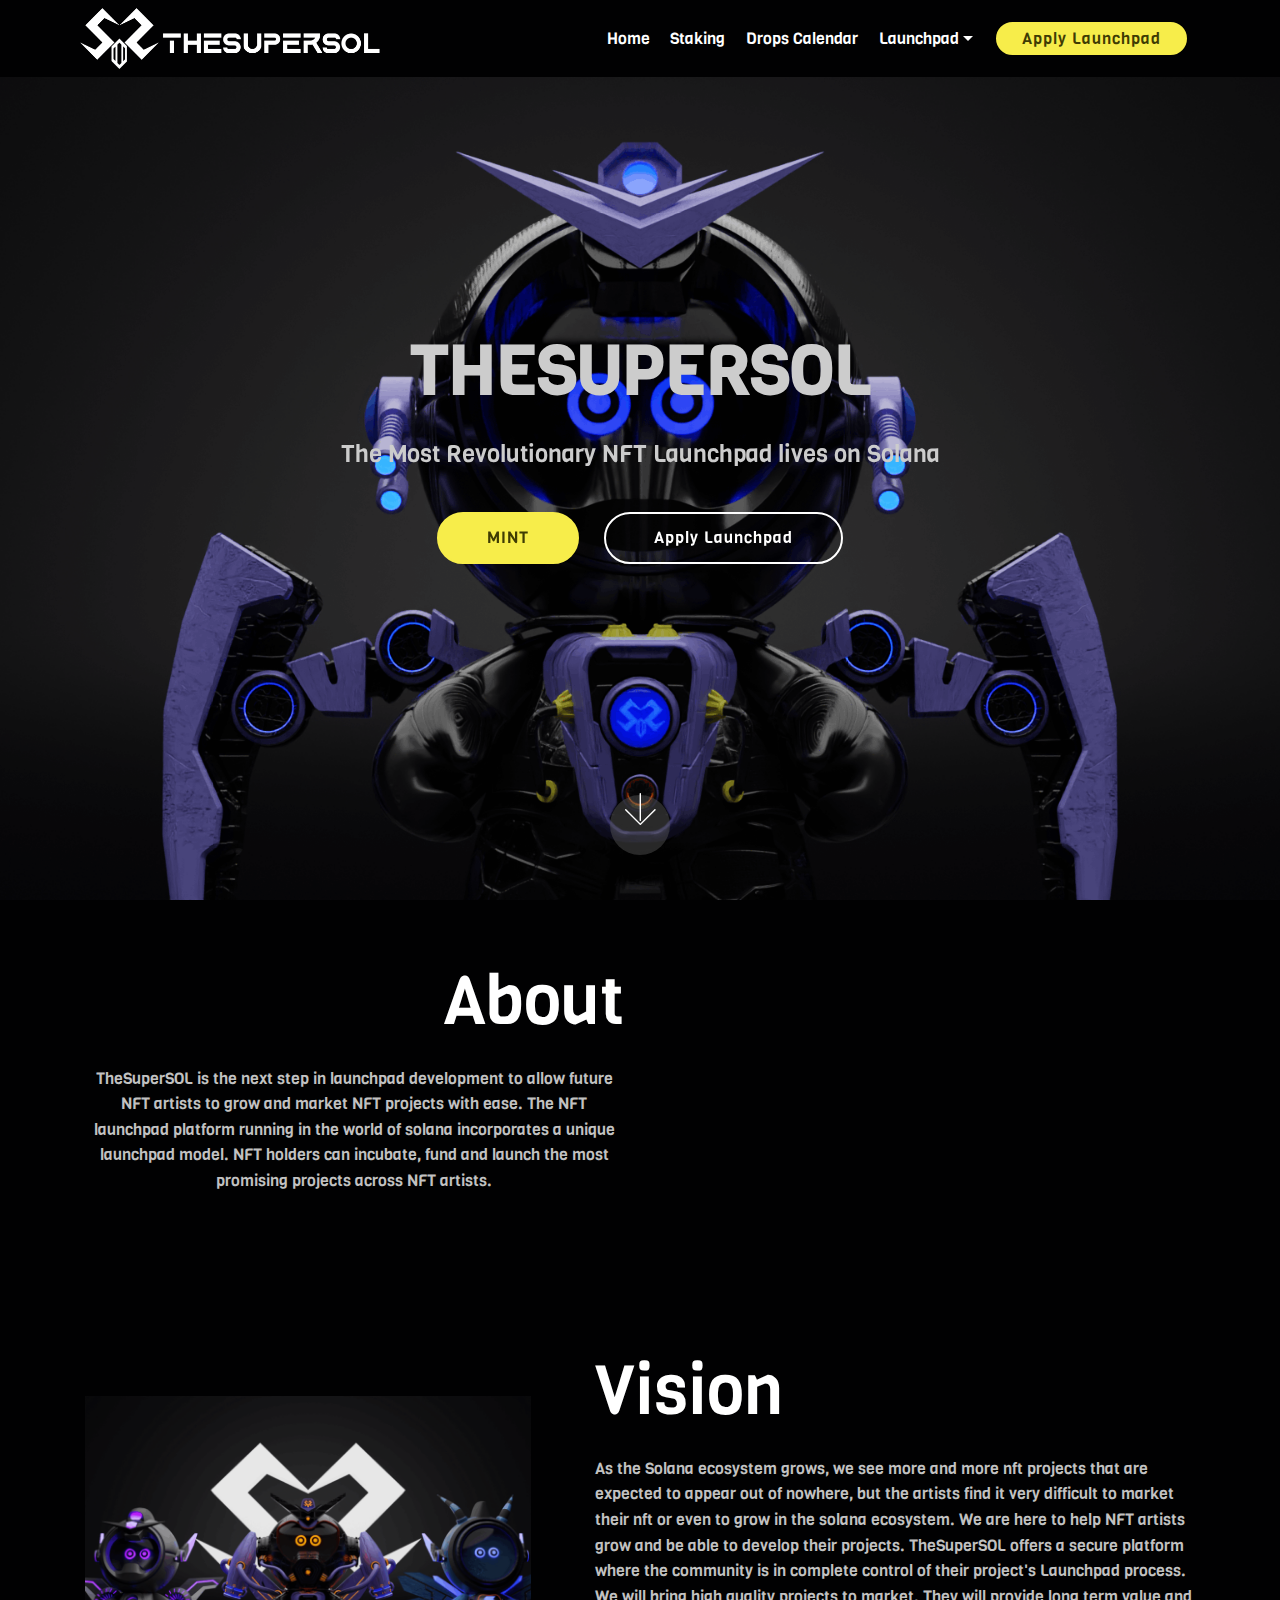
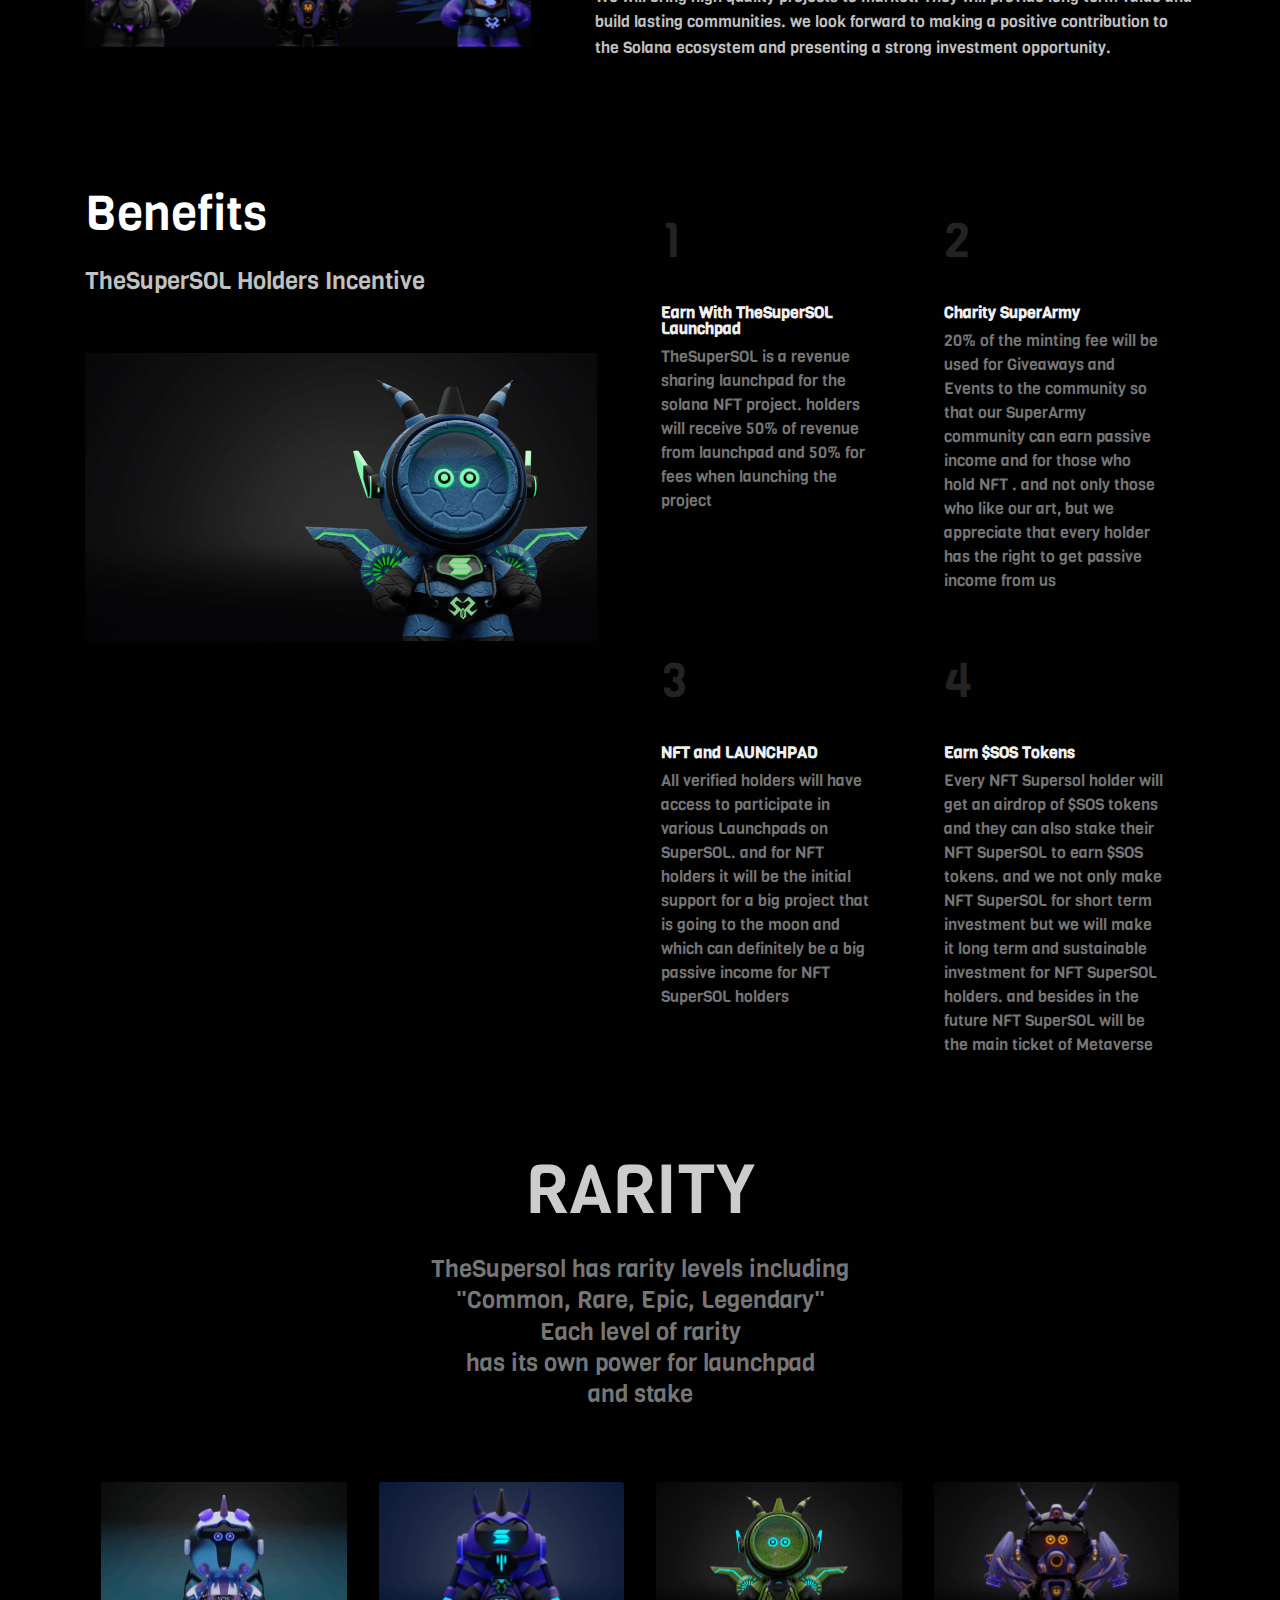
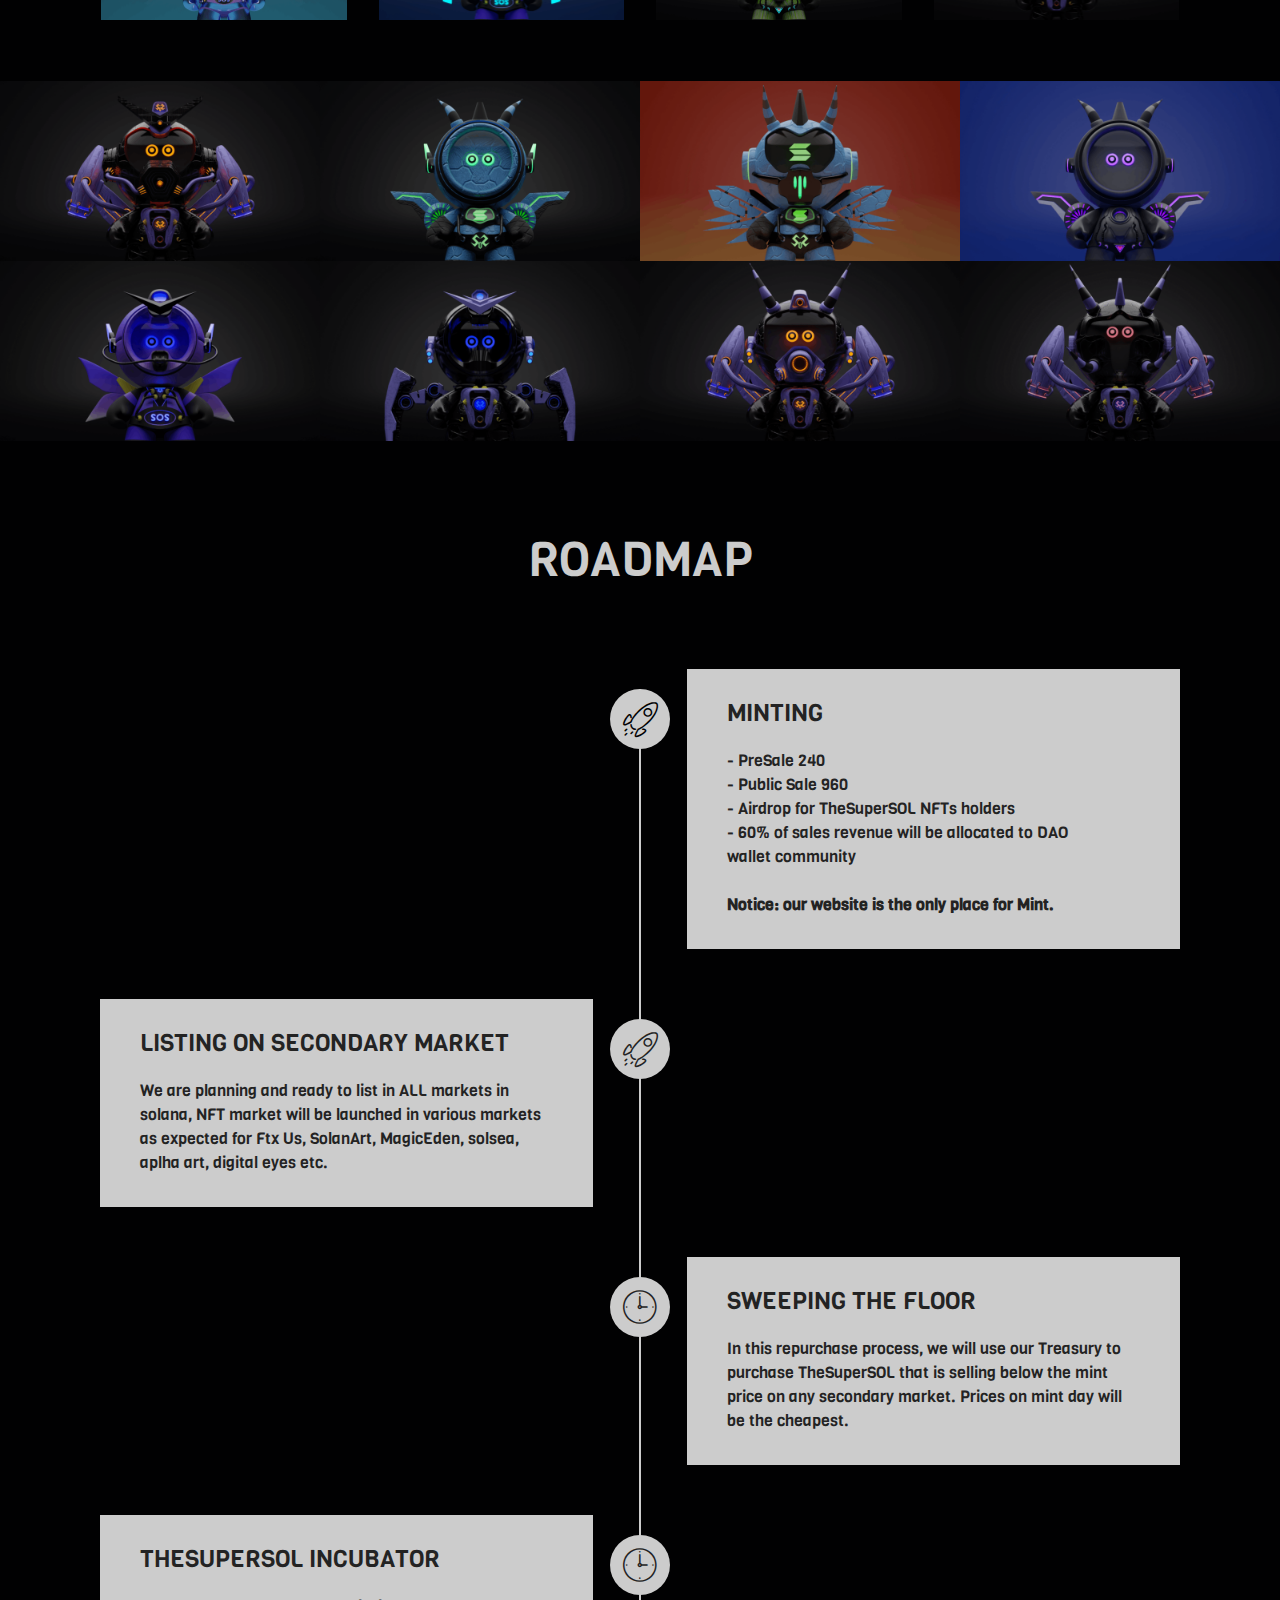
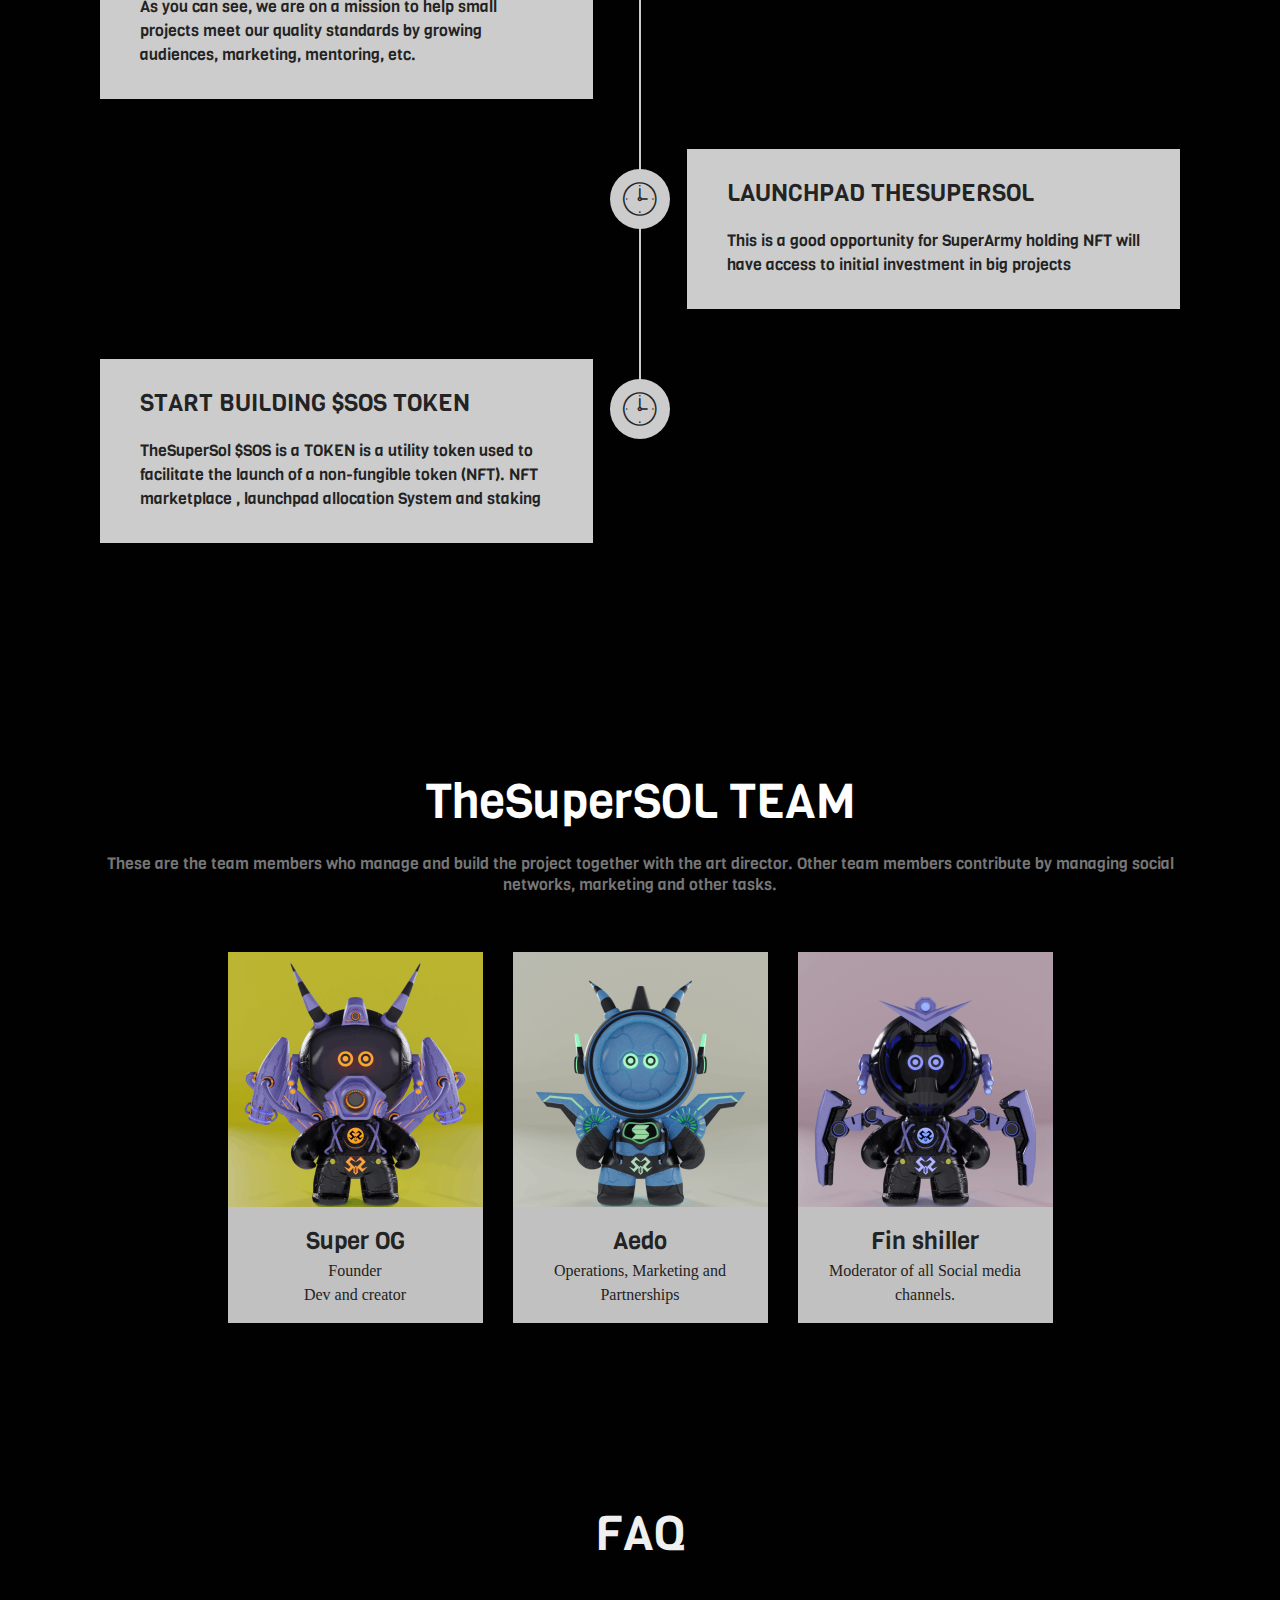
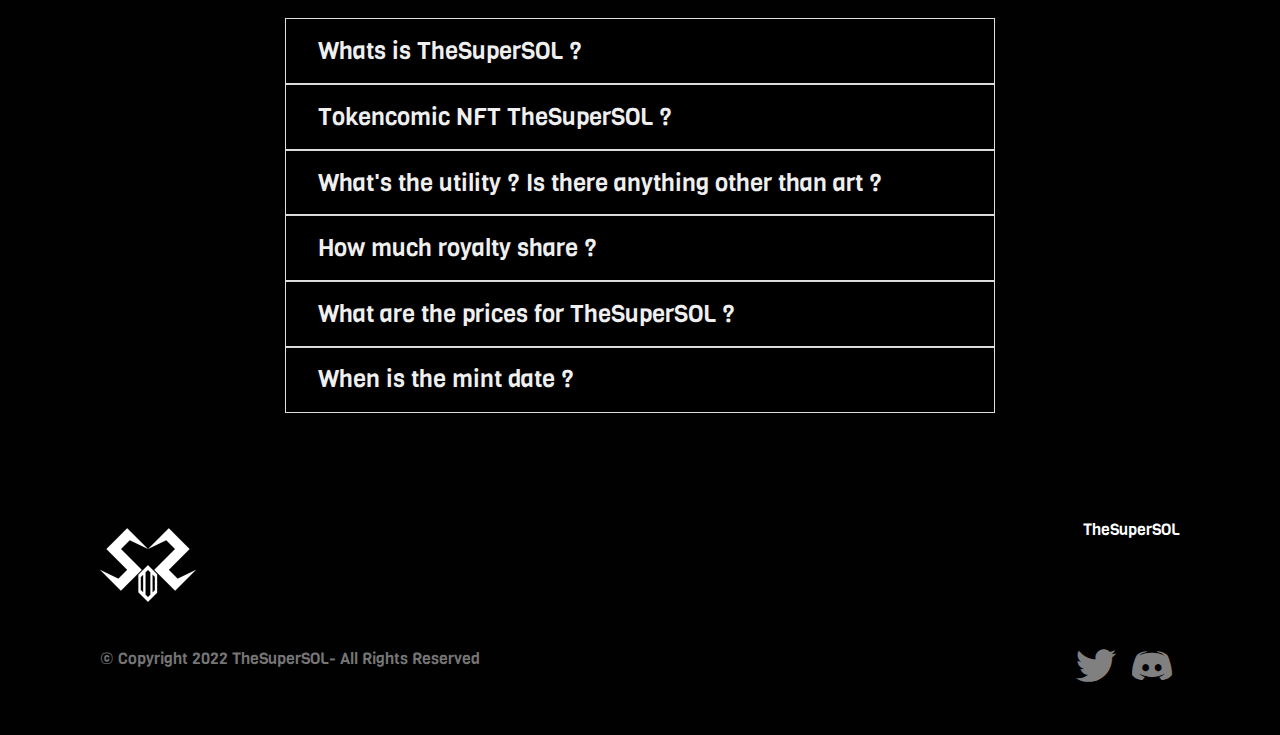
==== commit 1936a559: "new" ====
--- a/index.html
+++ b/index.html
@@ -1,694 +1,841 @@
 <!DOCTYPE html>
-<html  >
+<html>
+
 <head>
-  <!-- Site made with Mobirise Website Builder v4.12.4, https://mobirise.com -->
-  <meta charset="UTF-8">
-  <meta http-equiv="X-UA-Compatible" content="IE=edge">
-  <meta name="generator" content="Mobirise v4.12.4, mobirise.com">
-  <meta name="viewport" content="width=device-width, initial-scale=1, minimum-scale=1">
-  <link rel="shortcut icon" href="assets/images/favicon.ico" type="image/x-icon">
-  <meta name="description" content="">
-  
-  
-  <title>Home</title>
-  <link rel="stylesheet" href="assets/web/assets/mobirise-icons-bold/mobirise-icons-bold.css">
-  <link rel="stylesheet" href="assets/web/assets/mobirise-icons/mobirise-icons.css">
-  <link rel="stylesheet" href="assets/bootstrap/css/bootstrap.min.css">
-  <link rel="stylesheet" href="assets/bootstrap/css/bootstrap-grid.min.css">
-  <link rel="stylesheet" href="assets/bootstrap/css/bootstrap-reboot.min.css">
-  <link rel="stylesheet" href="assets/dropdown/css/style.css">
-  <link rel="stylesheet" href="assets/tether/tether.min.css">
-  <link rel="stylesheet" href="assets/socicon/css/styles.css">
-  <link rel="stylesheet" href="assets/theme/css/style.css">
-  <link rel="stylesheet" href="assets/gallery/style.css">
-  <link rel="preload" as="style" href="assets/mobirise/css/mbr-additional.css"><link rel="stylesheet" href="assets/mobirise/css/mbr-additional.css" type="text/css">
-  
-  
-  
+    <!-- Site made with Mobirise Website Builder v4.12.4, https://mobirise.com -->
+    <meta charset="UTF-8">
+    <meta http-equiv="X-UA-Compatible" content="IE=edge">
+    <meta name="generator" content="Mobirise v4.12.4, mobirise.com">
+    <meta name="viewport" content="width=device-width, initial-scale=1, minimum-scale=1">
+    <link rel="shortcut icon" href="assets/images/favicon.ico" type="image/x-icon">
+    <meta name="description" content="">
+
+
+    <title>Home</title>
+    <link rel="stylesheet" href="assets/web/assets/mobirise-icons-bold/mobirise-icons-bold.css">
+    <link rel="stylesheet" href="assets/web/assets/mobirise-icons/mobirise-icons.css">
+    <link rel="stylesheet" href="assets/bootstrap/css/bootstrap.min.css">
+    <link rel="stylesheet" href="assets/bootstrap/css/bootstrap-grid.min.css">
+    <link rel="stylesheet" href="assets/bootstrap/css/bootstrap-reboot.min.css">
+    <link rel="stylesheet" href="assets/dropdown/css/style.css">
+    <link rel="stylesheet" href="assets/tether/tether.min.css">
+    <link rel="stylesheet" href="assets/socicon/css/styles.css">
+    <link rel="stylesheet" href="assets/theme/css/style.css">
+    <link rel="stylesheet" href="assets/gallery/style.css">
+    <link rel="preload" as="style" href="assets/mobirise/css/mbr-additional.css">
+    <link rel="stylesheet" href="assets/mobirise/css/mbr-additional.css" type="text/css">
+
+
+
 </head>
+
 <body>
-  <section class="menu cid-qTkzRZLJNu" once="menu" id="menu1-0">
-
-    
-
-    <nav class="navbar navbar-expand beta-menu navbar-dropdown align-items-center navbar-fixed-top navbar-toggleable-sm">
-        <button class="navbar-toggler navbar-toggler-right" type="button" data-toggle="collapse" data-target="#navbarSupportedContent" aria-controls="navbarSupportedContent" aria-expanded="false" aria-label="Toggle navigation">
-            <div class="hamburger">
-                <span></span>
-                <span></span>
-                <span></span>
-                <span></span>
-            </div>
-        </button>
-        <div class="menu-logo">
-            <div class="navbar-brand">
-                <span class="navbar-logo">
-                    <a href="Staking.html">
-                         <img src="assets/images/logo-website-1-594x120.png" alt="TheSuperSOL" title="" style="height: 3.8rem;">
-                    </a>
-                </span>
-                
-            </div>
-        </div>
-        <div class="collapse navbar-collapse" id="navbarSupportedContent">
-            <ul class="navbar-nav nav-dropdown" data-app-modern-menu="true"><li class="nav-item">
-                    <a class="nav-link link text-white text-primary display-4" href="index.html">Home</a>
-                </li>
-                <li class="nav-item">
-                    <a class="nav-link link text-white display-4" href="Staking.html">
-                        Staking</a>
-                </li><li class="nav-item"><a class="nav-link link text-white display-4" href="Dropcalendar.html">Drops Calendar</a></li><li class="nav-item dropdown"><a class="nav-link link text-white dropdown-toggle display-4" href="https://mobirise.com" data-toggle="dropdown-submenu" aria-expanded="false">
-                        Launchpad</a><div class="dropdown-menu"><a class="text-white dropdown-item display-4" href="Launchpad-info.html">Launchpad Info</a><a class="text-white dropdown-item display-4" href="Upcoming.html">Upcoming</a><a class="text-white dropdown-item display-4" href="Pass.html">Pass</a></div></li></ul>
-            <div class="navbar-buttons mbr-section-btn"><a class="btn btn-sm btn-secondary display-4" href="home.html">
-                    Apply Launchpad</a></div>
-        </div>
-    </nav>
-</section>
-
-<section class="engine"><a href="https://mobirise.info/m">web design templates</a></section><section class="cid-qTkA127IK8 mbr-fullscreen mbr-parallax-background" id="header2-1">
-
-    
-
-    
-
-    <div class="container align-center">
-        <div class="row justify-content-md-center">
-            <div class="mbr-white col-md-10">
-                <h1 class="mbr-section-title mbr-bold pb-3 mbr-fonts-style display-1">
-                    THESUPERSOL</h1>
-                
-                <p class="mbr-text pb-3 mbr-fonts-style display-5">Revolusioner NFT Launchpad</p>
-                <div class="mbr-section-btn"><a class="btn btn-md btn-secondary display-4" href="https://thesupersol.vercel.app/" target="_blank">MINT</a>
-                    <a class="btn btn-md btn-white-outline display-4" href="home.html">Apply Launchpad</a></div>
-            </div>
-        </div>
-    </div>
-    <div class="mbr-arrow hidden-sm-down" aria-hidden="true">
-        <a href="#next">
-            <i class="mbri-down mbr-iconfont"></i>
-        </a>
-    </div>
-</section>
-
-<section class="header7 cid-t7I9mHIXzm" id="header7-3">
-
-    
-
-    
-
-    <div class="container">
-        <div class="media-container-row">
-
-            <div class="media-content align-right">
-                <h1 class="mbr-section-title mbr-white pb-3 mbr-fonts-style display-1">About</h1>
-                <div class="mbr-section-text mbr-white pb-3">
-                    <p class="mbr-text mbr-fonts-style display-7">TheSuperSOL is the next step in launchpad development to allow future NFT artists to grow and market NFT projects with ease. The NFT launchpad platform running in the world of solana incorporates a unique launchpad model. NFT holders can incubate, fund and launch the most promising projects across NFT artists.</p><p></p><p></p>
-                </div>
-                
-            </div>
-
-            <div class="mbr-figure" style="width: 100%;"><iframe class="mbr-embedded-video" src="https://www.youtube.com/embed/KE_2iUKYOYE?rel=0&amp;amp;showinfo=0&amp;autoplay=0&amp;loop=0" width="1280" height="720" frameborder="0" allowfullscreen></iframe></div>
-
-        </div>
-    </div>
-</section>
-
-<section class="header3 cid-t7IeViAWMA" id="header3-5">
-
-    
-
-    
-
-    <div class="container">
-        <div class="media-container-row">
-            <div class="mbr-figure" style="width: 80%;">
-                <img src="assets/images/poster1-1-50-924x520.png" alt="Mobirise" title="">
-            </div>
-
-            <div class="media-content">
-                <h1 class="mbr-section-title mbr-white pb-3 mbr-fonts-style display-1">
-                    Vision</h1>
-                
-                <div class="mbr-section-text mbr-white pb-3 ">
-                    <p class="mbr-text mbr-fonts-style display-7">
-                        As the Solana ecosystem grows, we see more and more nft projects that are expected to appear out of nowhere, but artists find it very difficult to market their nft or even to grow in the solana ecosystem. we are here to help nft artists grow and be able to develop their projects .Supersol offers a secure platform where the community is in complete control of their project’s Launchpad process.
-                    </p>
-                </div>
-                
-            </div>
-        </div>
-    </div>
-
-</section>
-
-<section class="counters2 counters cid-t7IfYMqFAQ" id="counters2-7">
-
-    
-
-    
-
-    <div class="container pt-4 mt-2">
-        <div class="media-container-row">
-            <div class="media-block" style="width: 49%;">
-                <h2 class="mbr-section-title pb-3 align-left mbr-fonts-style display-2">
-                    Benefits
-                </h2>
-                <h3 class="mbr-section-subtitle pb-5 align-left mbr-fonts-style display-5">TheSuperSOL Holders Incentive</h3>
-                <div class="mbr-figure">
-                    <img src="assets/images/banner6-50-960x540.png" alt="" title="">
-                </div>
-            </div>
-            <div class="cards-block">
-                <div class="cards-container">
-                    <div class="card px-3 align-left col-12 col-md-6">
-                        <div class="panel-item p-3">
-                            <div class="card-img pb-3">
-                                
-                                <h3 class="count py-3 mbr-fonts-style display-2">1</h3>
-                            </div>
-                            <div class="card-text">
-                                <h4 class="mbr-content-title mbr-bold mbr-fonts-style display-7">Earn With TheSuperSOL Launchpad</h4>
-                                <p class="mbr-content-text mbr-fonts-style display-7">
-                                    TheSuperSOL is a revenue sharing launchpad for the solana NFT project. holders will receive 50% of revenue from launchpad and 50% for fees when launching the project
-                                </p>
-                            </div>
-                        </div>
-                    </div>
-                    <div class="card px-3 align-left col-12 col-md-6">
-                        <div class="panel-item p-3">
-                            <div class="card-img pb-3">
-                                
-                                <h3 class="count py-3 mbr-fonts-style display-2">2</h3>
-                            </div>
-                            <div class="card-text">
-                                <h4 class="mbr-content-title mbr-bold mbr-fonts-style display-7">Charity SuperArmy</h4>
-                                <p class="mbr-content-text mbr-fonts-style display-7">
-                                    20% of the minting fee will be used for Giveaways and Events to the community so that our SuperArmy community can earn passive income and for those who hold NFT . and not only those who like our art, but we appreciate that every holder has the right to get passive income from us
-                                </p>
-                            </div>
-                        </div>
-                    </div>
-                    <div class="card px-3 align-left col-12 col-md-6">
-                        <div class="panel-item p-3">
-                            <div class="card-img pb-3">
-                                
-                                <h3 class="count py-3 mbr-fonts-style display-2">3</h3>
-                            </div>
-                            <div class="card-text">
-                                <h4 class="mbr-content-title mbr-bold mbr-fonts-style display-7">NFT and LAUNCHPAD</h4>
-                                <p class="mbr-content-text mbr-fonts-style display-7">
-                                        All verified holders will have access to participate in various Launchpads on SuperSOL. and for NFT holders it will be the initial support for a big project that is going to the moon and which can definitely be a big passive income for NFT SuperSOL holders 
-                                </p>
-                            </div>
-                        </div>
-                    </div>
-                    <div class="card px-3 align-left col-12 col-md-6">
-                        <div class="panel-item p-3">
-                            <div class="card-img pb-3">
-                                
-                                <h3 class="count py-3 mbr-fonts-style display-2">4</h3>
-                            </div>
-                            <div class="card-texts">
-                                <h4 class="mbr-content-title mbr-bold mbr-fonts-style display-7">Earn $SOS Tokens</h4>
-                                <p class="mbr-content-text mbr-fonts-style display-7">Every NFT Supersol holder will get an airdrop of $SOS tokens and they can also stake their NFT SuperSOL to earn $SOS tokens. and we not only make NFT SuperSOL for short term investment but we will make it long term and sustainable investment for NFT SuperSOL holders. and besides in the future NFT SuperSOL will be the main ticket of Metaverse</p>
-                            </div>
-                        </div>
-                    </div>
-                </div>
-            </div>
-        </div>
-    </div>
-</section>
-
-<section class="features18 popup-btn-cards cid-t7IlPxh7Cd" id="features18-8">
-
-    
-
-    
-    <div class="container">
-        <h2 class="mbr-section-title pb-3 align-center mbr-fonts-style display-1">RARITY</h2>
-        <h3 class="mbr-section-subtitle display-5 align-center mbr-fonts-style mbr-light">TheSupersol has rarity levels including
-<div>"Common, Rare, Epic, Legendary"</div><div>Each level of rarity
-</div><div>has its own power for launchpad
-</div><div>and stake</div></h3>
-        <div class="media-container-row pt-5 ">
-            <div class="card p-3 col-12 col-md-6 col-lg-3">
-                <div class="card-wrapper ">
-                    <div class="card-img">
-                        <div class="mbr-overlay"></div>
-                        <div class="mbr-section-btn text-center"><a href="home.html" class="btn btn-black display-4">COMMON<br>50%<br></a></div>
-                        <img src="assets/images/14-50-492x277.png" alt="Mobirise" title="">
-                    </div>
-                    
-                </div>
-            </div>
-            <div class="card p-3 col-12 col-md-6 col-lg-3">
-                <div class="card-wrapper">
-                    <div class="card-img">
-                        <div class="mbr-overlay"></div>
-                        <div class="mbr-section-btn text-center"><a href="home.html" class="btn btn-black display-4">RARE<br>30%<br></a></div>
-                        <img src="assets/images/12-50-492x277.png" alt="Mobirise" title="">
-                    </div>
-                    
-                </div>
-            </div>
-
-            <div class="card p-3 col-12 col-md-6 col-lg-3">
-                <div class="card-wrapper">
-                    <div class="card-img">
-                        <div class="mbr-overlay"></div>
-                        <div class="mbr-section-btn text-center"><a href="home.html" class="btn btn-black display-4">EPIC<br>15%<br></a></div>
-                        <img src="assets/images/5-50-492x277.png" alt="Mobirise" title="">
-                    </div>
-                    
-                </div>
-            </div>
-
-            <div class="card p-3 col-12 col-md-6 col-lg-3">
-                <div class="card-wrapper">
-                    <div class="card-img">
-                        <div class="mbr-overlay"></div>
-                        <div class="mbr-section-btn text-center"><a href="home.html" class="btn btn-black display-4">LEGENDARY<br>5%<br></a></div>
-                        <img src="assets/images/7-50-492x277.png" alt="Mobirise" title="">
-                    </div>
-                    
-                </div>
-            </div>
-        </div>
-    </div>
-</section>
-
-<section class="mbr-gallery mbr-slider-carousel cid-t7Iol1F2Hq" id="gallery3-9">
-
-    
-
-    <div>
-        <div><!-- Filter --><!-- Gallery --><div class="mbr-gallery-row"><div class="mbr-gallery-layout-default"><div><div><div class="mbr-gallery-item mbr-gallery-item--p0" data-video-url="false" data-tags="Awesome"><div href="#lb-gallery3-9" data-slide-to="0" data-toggle="modal"><img src="assets/images/1-50-960x540-800x450.png" alt="" title=""><span class="icon-focus"></span></div></div><div class="mbr-gallery-item mbr-gallery-item--p0" data-video-url="false" data-tags="Responsive"><div href="#lb-gallery3-9" data-slide-to="1" data-toggle="modal"><img src="assets/images/3-50-960x540-800x450.png" alt="" title=""><span class="icon-focus"></span></div></div><div class="mbr-gallery-item mbr-gallery-item--p0" data-video-url="false" data-tags="Creative"><div href="#lb-gallery3-9" data-slide-to="2" data-toggle="modal"><img src="assets/images/13-50-960x540-800x450.png" alt="" title=""><span class="icon-focus"></span></div></div><div class="mbr-gallery-item mbr-gallery-item--p0" data-video-url="false" data-tags="Animated"><div href="#lb-gallery3-9" data-slide-to="3" data-toggle="modal"><img src="assets/images/11-50-960x540-800x450.png" alt="" title=""><span class="icon-focus"></span></div></div><div class="mbr-gallery-item mbr-gallery-item--p0" data-video-url="false" data-tags="Awesome"><div href="#lb-gallery3-9" data-slide-to="4" data-toggle="modal"><img src="assets/images/4-50-960x540-800x450.png" alt="" title=""><span class="icon-focus"></span></div></div><div class="mbr-gallery-item mbr-gallery-item--p0" data-video-url="false" data-tags="Awesome"><div href="#lb-gallery3-9" data-slide-to="5" data-toggle="modal"><img src="assets/images/2-50-960x540-800x450.png" alt="" title=""><span class="icon-focus"></span></div></div><div class="mbr-gallery-item mbr-gallery-item--p0" data-video-url="false" data-tags="Responsive"><div href="#lb-gallery3-9" data-slide-to="6" data-toggle="modal"><img src="assets/images/7-50-960x540-800x450.png" alt="" title=""><span class="icon-focus"></span></div></div><div class="mbr-gallery-item mbr-gallery-item--p0" data-video-url="false" data-tags="Animated"><div href="#lb-gallery3-9" data-slide-to="7" data-toggle="modal"><img src="assets/images/8-50-960x540-800x450.png" alt="" title=""><span class="icon-focus"></span></div></div></div></div><div class="clearfix"></div></div></div><!-- Lightbox --><div data-app-prevent-settings="" class="mbr-slider modal fade carousel slide" tabindex="-1" data-keyboard="true" data-interval="false" id="lb-gallery3-9"><div class="modal-dialog"><div class="modal-content"><div class="modal-body"><div class="carousel-inner"><div class="carousel-item active"><img src="assets/images/1-50-960x540.png" alt="" title=""></div><div class="carousel-item"><img src="assets/images/3-50-960x540.png" alt="" title=""></div><div class="carousel-item"><img src="assets/images/13-50-960x540.png" alt="" title=""></div><div class="carousel-item"><img src="assets/images/11-50-960x540.png" alt="" title=""></div><div class="carousel-item"><img src="assets/images/4-50-960x540.png" alt="" title=""></div><div class="carousel-item"><img src="assets/images/2-50-960x540.png" alt="" title=""></div><div class="carousel-item"><img src="assets/images/7-50-960x540.png" alt="" title=""></div><div class="carousel-item"><img src="assets/images/8-50-960x540.png" alt="" title=""></div></div><a class="carousel-control carousel-control-prev" role="button" data-slide="prev" href="#lb-gallery3-9"><span class="mbri-left mbr-iconfont" aria-hidden="true"></span><span class="sr-only">Previous</span></a><a class="carousel-control carousel-control-next" role="button" data-slide="next" href="#lb-gallery3-9"><span class="mbri-right mbr-iconfont" aria-hidden="true"></span><span class="sr-only">Next</span></a><a class="close" href="#" role="button" data-dismiss="modal"><span class="sr-only">Close</span></a></div></div></div></div></div>
-    </div>
-
-</section>
-
-<section class="timeline2 cid-t7IqpmzVUO" id="timeline2-b">
-
-    
-
-    
-
-    <div class="container align-center">
-        <h2 class="mbr-section-title pb-3 mbr-fonts-style display-2">ROADMAP</h2>
-        <h3 class="mbr-section-subtitle pb-5 mbr-fonts-style display-5"></h3>
-
-        <div class="container timelines-container" mbri-timelines="">
-            <!--1-->
-            <div class="row timeline-element reverse separline">
-                <span class="iconsBackground">
-                    <span class="mbr-iconfont mbri-rocket" style="color: rgb(1, 1, 2); fill: rgb(1, 1, 2);"></span>
-                </span>          
-                <div class="col-xs-12 col-md-6 align-left">
-                    <div class="timeline-text-content">
-                        <h4 class="mbr-timeline-title pb-3 mbr-fonts-style display-5">MINTING
-                        </h4>
-                        <p class="mbr-timeline-text mbr-fonts-style display-7">- PreSale 240&nbsp;<br>- Public Sale 960<br>- Airdrop for TheSuperSOL NFTs holders<br>- 60% of sales revenue will be allocated to DAO wallet&nbsp;community<br><br><strong>Notice: our website is the only place for Mint.</strong><br></p>
-                     </div>
-                </div>
-            </div>
-            <!--2-->
-            <div class="row timeline-element  separline">
-                <span class="iconsBackground">
-                    <span class="mbr-iconfont mbri-rocket"></span>
-                </span>
-                <div class="col-xs-12 col-md-6 align-left ">
-                    <div class="timeline-text-content">
-                        <h4 class="mbr-timeline-title pb-3 mbr-fonts-style display-5">
-                            
-                        <div><span style="color: inherit; font-size: 1.5rem;">LISTING ON SECONDARY MARKET</span><br></div></h4>
-                        <p class="mbr-timeline-text mbr-fonts-style display-7">
-                            We are planning and ready to list in ALL markets in solana, NFT market will be launched in various markets as expected for Ftx Us, SolanArt, MagicEden, solsea, aplha art, digital eyes etc.
+    <section class="menu cid-qTkzRZLJNu" once="menu" id="menu1-0">
+
+
+
+        <nav
+            class="navbar navbar-expand beta-menu navbar-dropdown align-items-center navbar-fixed-top navbar-toggleable-sm">
+            <button class="navbar-toggler navbar-toggler-right" type="button" data-toggle="collapse"
+                data-target="#navbarSupportedContent" aria-controls="navbarSupportedContent" aria-expanded="false"
+                aria-label="Toggle navigation">
+                <div class="hamburger">
+                    <span></span>
+                    <span></span>
+                    <span></span>
+                    <span></span>
+                </div>
+            </button>
+            <div class="menu-logo">
+                <div class="navbar-brand">
+                    <span class="navbar-logo">
+                        <a href="index.html">
+                            <img src="assets/images/logo-website-1-594x120.png" alt="TheSuperSOL" title=""
+                                style="height: 3.8rem;">
+                        </a>
+                    </span>
+
+                </div>
+            </div>
+            <div class="collapse navbar-collapse" id="navbarSupportedContent">
+                <ul class="navbar-nav nav-dropdown" data-app-modern-menu="true">
+                    <li class="nav-item">
+                        <a class="nav-link link text-white text-primary display-4" href="index.html">Home</a>
+                    </li>
+                    <li class="nav-item">
+                        <a class="nav-link link text-white display-4" href="Staking.html">
+                            Staking</a>
+                    </li>
+                    <li class="nav-item"><a class="nav-link link text-white display-4" href="Dropcalendar.html">Drops
+                            Calendar</a></li>
+                    <li class="nav-item dropdown"><a class="nav-link link text-white dropdown-toggle display-4"
+                            href="https://mobirise.com" data-toggle="dropdown-submenu" aria-expanded="false">
+                            Launchpad</a>
+                        <div class="dropdown-menu"><a class="text-white dropdown-item display-4"
+                                href="Launchpad-info.html">Launchpad Info</a><a
+                                class="text-white dropdown-item display-4" href="Upcoming.html">Upcoming</a><a
+                                class="text-white dropdown-item display-4" href="Pass.html">Pass</a></div>
+                    </li>
+                </ul>
+                <div class="navbar-buttons mbr-section-btn"><a class="btn btn-sm btn-secondary display-4"
+                        href="index.html">
+                        Apply Launchpad</a></div>
+            </div>
+        </nav>
+    </section>
+
+    <section class="engine"><a href="https://mobirise.info/m">web design templates</a></section>
+    <section class="cid-qTkA127IK8 mbr-fullscreen mbr-parallax-background" id="header2-1">
+
+
+
+
+
+        <div class="container align-center">
+            <div class="row justify-content-md-center">
+                <div class="mbr-white col-md-10">
+                    <h1 class="mbr-section-title mbr-bold pb-3 mbr-fonts-style display-1">
+                        THESUPERSOL</h1>
+
+                    <p class="mbr-text pb-3 mbr-fonts-style display-5">The Most Revolutionary NFT Launchpad lives on
+                        Solana</p>
+                    <div class="mbr-section-btn"><a class="btn btn-md btn-secondary display-4" href=""
+                            target="_blank">MINT</a>
+                        <a class="btn btn-md btn-white-outline display-4" href="index.html">Apply Launchpad</a>
+                    </div>
+                </div>
+            </div>
+        </div>
+        <div class="mbr-arrow hidden-sm-down" aria-hidden="true">
+            <a href="#next">
+                <i class="mbri-down mbr-iconfont"></i>
+            </a>
+        </div>
+    </section>
+
+    <section class="header7 cid-t7I9mHIXzm" id="header7-3">
+
+
+
+
+
+        <div class="container">
+            <div class="media-container-row">
+
+                <div class="media-content align-right">
+                    <h1 class="mbr-section-title mbr-white pb-3 mbr-fonts-style display-1">About</h1>
+                    <div class="mbr-section-text mbr-white pb-3">
+                        <p class="mbr-text mbr-fonts-style display-7">TheSuperSOL is the next step in launchpad
+                            development to allow future NFT artists to grow and market NFT projects with ease. The NFT
+                            launchpad platform running in the world of solana incorporates a unique launchpad model. NFT
+                            holders can incubate, fund and launch the most promising projects across NFT artists.</p>
+                        <p></p>
+                        <p></p>
+                    </div>
+
+                </div>
+
+                <div class="mbr-figure" style="width: 100%;"><iframe class="mbr-embedded-video"
+                        src="https://www.youtube.com/embed/KE_2iUKYOYE?rel=0&amp;amp;showinfo=0&amp;autoplay=0&amp;loop=0"
+                        width="1280" height="720" frameborder="0" allowfullscreen></iframe></div>
+
+            </div>
+        </div>
+    </section>
+
+    <section class="header3 cid-t7IeViAWMA" id="header3-5">
+
+
+
+
+
+        <div class="container">
+            <div class="media-container-row">
+                <div class="mbr-figure" style="width: 80%;">
+                    <img src="assets/images/poster1-1-50-924x520.png" alt="Mobirise" title="">
+                </div>
+
+                <div class="media-content">
+                    <h1 class="mbr-section-title mbr-white pb-3 mbr-fonts-style display-1">
+                        Vision</h1>
+
+                    <div class="mbr-section-text mbr-white pb-3 ">
+                        <p class="mbr-text mbr-fonts-style display-7">
+                            As the Solana ecosystem grows, we see more and more nft projects that are expected to appear
+                            out of nowhere, but the artists find it very difficult to market their nft or even to grow
+                            in the solana ecosystem. We are here to help NFT artists grow and be able to develop their
+                            projects. TheSuperSOL offers a secure platform where the community is in complete control of
+                            their project's Launchpad process. We will bring high quality projects to market. They will
+                            provide long term value and build lasting communities. we look forward to making a positive
+                            contribution to the Solana ecosystem and presenting a strong investment opportunity.
                         </p>
                     </div>
-                </div>
-            </div>
-            <!--3-->
-            <div class="row timeline-element reverse separline">
-                <span class="iconsBackground">
-                    <span class="mbr-iconfont mbri-clock"></span>
-                </span>
-                <div class="col-xs-12 col-md-6 align-left">
-                    <div class="timeline-text-content">
-                        <h4 class="mbr-timeline-title pb-3 mbr-fonts-style display-5">SWEEPING THE FLOOR</h4>      
-                        <p class="mbr-timeline-text mbr-fonts-style display-7">
-                            In this repurchase process, we will use our Treasury to purchase TheSuperSOL that is selling below the mint price on any secondary market. Prices on mint day will be the cheapest.
-                        </p>
-                    </div>
-                </div>
-            </div>
-            <!--4-->
-            <div class="row timeline-element  separline">
-                <span class="iconsBackground">
-                    <span class="mbr-iconfont mbri-clock"></span>
-                </span>
-                <div class="col-xs-12 col-md-6 align-left ">
-                    <div class="timeline-text-content">
-                        <h4 class="mbr-timeline-title pb-3 mbr-fonts-style display-5">THESUPERSOL INCUBATOR</h4>
-                        <p class="mbr-timeline-text mbr-fonts-style display-7">
-                            As you can see, we are on a mission to help small projects meet our quality standards by growing audiences, marketing, mentoring, etc.
-                        </p>
-                    </div>
-                </div>
-            </div>
-            <!--5-->
-            <div class="row timeline-element reverse separline">
-                <span class="iconsBackground">
-                    <span class="mbr-iconfont mbri-clock"></span>
-                </span>
-                <div class="col-xs-12 col-md-6 align-left">
-                    <div class="timeline-text-content">
-                        <h4 class="mbr-timeline-title pb-3 mbr-fonts-style display-5">LAUNCHPAD THESUPERSOL</h4>
-                        <p class="mbr-timeline-text mbr-fonts-style display-7">
-                            This is a good opportunity for SuperArmy holding NFT will have access to initial investment in big projects
-                        </p>
-                    </div>
-                </div>
-            </div>
-            <!--6-->
-            <div class="row timeline-element">
-                <span class="iconsBackground">
-                    <span class="mbr-iconfont mbri-clock"></span>
-                </span>
-                <div class="col-xs-12 col-md-6 align-left ">
-                    <div class="timeline-text-content">
-                        <h4 class="mbr-timeline-title pb-3 mbr-fonts-style display-5">START BUILDING $SOS TOKEN</h4>
-                        <p class="mbr-timeline-text mbr-fonts-style display-7">
-                            TheSuperSol $SOS is a TOKEN is a utility token used to facilitate the launch of a non-fungible token (NFT). a non-fungible Market (NFT), launchpad allocation, and staking
-                        </p>
-                    </div>
-                </div>
-            </div>
-            <!--7-->
-            
-            <!--8-->
-            
-            <!--9-->
-            
-            <!--10-->
-            
-            <!--11-->
-            
-            <!--12-->
-            
-        </div>
-    </div>
-</section>
-
-<section class="team1 cid-t849tQ7g7W" id="team1-1b">
-    
-    
-    
-    <div class="container align-center">
-        <h2 class="pb-3 mbr-fonts-style mbr-section-title display-2">TheSuperSOL TEAM</h2>
-        <h3 class="pb-5 mbr-section-subtitle mbr-fonts-style mbr-light display-4">These are the team members who manage and build the project together with the art director. Other team members contribute by managing social networks, marketing and other tasks.</h3>
-        <div class="row media-row">
-            
-        <div class="team-item col-lg-3 col-md-6">
-                <div class="item-image">
-                    <img src="assets/images/1172-510x510.png" alt="" title="">
-                </div>
-                <div class="item-caption py-3">
-                    <div class="item-name px-2">
-                        <p class="mbr-fonts-style display-5">Super OG</p>
-                    </div>
-                    <div class="item-role px-2">
-                        <p>Founder</p>
-                    </div>
-                    <div class="item-social pt-2">
-                        <a href="https://twitter.com/Dodechaedron" target="_blank">
-                            <span class="p-1 mbr-iconfont mbr-iconfont-social socicon-twitter socicon"></span>
-                        </a>
-                        <a href="index.html" target="_blank">
-                            <span class="p-1 mbr-iconfont mbr-iconfont-social socicon-instagram socicon"></span>
-                        </a>
-                        <a href="https://plus.google.com/u/0/+Mobirise" target="_blank">
-                            
-                        </a>
-                        <a href="https://www.linkedin.com/in/mobirise" target="_blank">
-                            
-                        </a>
-                        <a href="https://www.instagram.com/mobirise/" target="_blank">
-                            
-                        </a>
-                        <a href="https://www.youtube.com/channel/UCt_tncVAetpK5JeM8L-8jyw" target="_blank">    
-                            
-                        </a>
-                    </div>
-                </div>
-            </div><div class="team-item col-lg-3 col-md-6">
-                <div class="item-image">
-                    <img src="assets/images/1017-510x510.png" alt="" title="">
-                </div>
-                <div class="item-caption py-3">
-                    <div class="item-name px-2">
-                        <p class="mbr-fonts-style display-5">
-                           Super Fisher</p>
-                    </div>
-                    <div class="item-role px-2">
-                        <p> Marketing and Partnerships</p>
-                    </div>
-                    <div class="item-social pt-2">
+
+                </div>
+            </div>
+        </div>
+
+    </section>
+
+    <section class="counters2 counters cid-t7IfYMqFAQ" id="counters2-7">
+
+
+
+
+
+        <div class="container pt-4 mt-2">
+            <div class="media-container-row">
+                <div class="media-block" style="width: 49%;">
+                    <h2 class="mbr-section-title pb-3 align-left mbr-fonts-style display-2">
+                        Benefits
+                    </h2>
+                    <h3 class="mbr-section-subtitle pb-5 align-left mbr-fonts-style display-5">TheSuperSOL Holders
+                        Incentive</h3>
+                    <div class="mbr-figure">
+                        <img src="assets/images/banner6-50-960x540.png" alt="" title="">
+                    </div>
+                </div>
+                <div class="cards-block">
+                    <div class="cards-container">
+                        <div class="card px-3 align-left col-12 col-md-6">
+                            <div class="panel-item p-3">
+                                <div class="card-img pb-3">
+
+                                    <h3 class="count py-3 mbr-fonts-style display-2">1</h3>
+                                </div>
+                                <div class="card-text">
+                                    <h4 class="mbr-content-title mbr-bold mbr-fonts-style display-7">Earn With
+                                        TheSuperSOL Launchpad</h4>
+                                    <p class="mbr-content-text mbr-fonts-style display-7">
+                                        TheSuperSOL is a revenue sharing launchpad for the solana NFT project. holders
+                                        will receive 50% of revenue from launchpad and 50% for fees when launching the
+                                        project
+                                    </p>
+                                </div>
+                            </div>
+                        </div>
+                        <div class="card px-3 align-left col-12 col-md-6">
+                            <div class="panel-item p-3">
+                                <div class="card-img pb-3">
+
+                                    <h3 class="count py-3 mbr-fonts-style display-2">2</h3>
+                                </div>
+                                <div class="card-text">
+                                    <h4 class="mbr-content-title mbr-bold mbr-fonts-style display-7">Charity SuperArmy
+                                    </h4>
+                                    <p class="mbr-content-text mbr-fonts-style display-7">
+                                        20% of the minting fee will be used for Giveaways and Events to the community so
+                                        that our SuperArmy community can earn passive income and for those who hold NFT
+                                        . and not only those who like our art, but we appreciate that every holder has
+                                        the right to get passive income from us
+                                    </p>
+                                </div>
+                            </div>
+                        </div>
+                        <div class="card px-3 align-left col-12 col-md-6">
+                            <div class="panel-item p-3">
+                                <div class="card-img pb-3">
+
+                                    <h3 class="count py-3 mbr-fonts-style display-2">3</h3>
+                                </div>
+                                <div class="card-text">
+                                    <h4 class="mbr-content-title mbr-bold mbr-fonts-style display-7">NFT and LAUNCHPAD
+                                    </h4>
+                                    <p class="mbr-content-text mbr-fonts-style display-7">
+                                        All verified holders will have access to participate in various Launchpads on
+                                        SuperSOL. and for NFT holders it will be the initial support for a big project
+                                        that is going to the moon and which can definitely be a big passive income for
+                                        NFT SuperSOL holders
+                                    </p>
+                                </div>
+                            </div>
+                        </div>
+                        <div class="card px-3 align-left col-12 col-md-6">
+                            <div class="panel-item p-3">
+                                <div class="card-img pb-3">
+
+                                    <h3 class="count py-3 mbr-fonts-style display-2">4</h3>
+                                </div>
+                                <div class="card-texts">
+                                    <h4 class="mbr-content-title mbr-bold mbr-fonts-style display-7">Earn $SOS Tokens
+                                    </h4>
+                                    <p class="mbr-content-text mbr-fonts-style display-7">Every NFT Supersol holder will
+                                        get an airdrop of $SOS tokens and they can also stake their NFT SuperSOL to earn
+                                        $SOS tokens. and we not only make NFT SuperSOL for short term investment but we
+                                        will make it long term and sustainable investment for NFT SuperSOL holders. and
+                                        besides in the future NFT SuperSOL will be the main ticket of Metaverse</p>
+                                </div>
+                            </div>
+                        </div>
+                    </div>
+                </div>
+            </div>
+        </div>
+    </section>
+
+    <section class="features18 popup-btn-cards cid-t7IlPxh7Cd" id="features18-8">
+
+
+
+
+        <div class="container">
+            <h2 class="mbr-section-title pb-3 align-center mbr-fonts-style display-1">RARITY</h2>
+            <h3 class="mbr-section-subtitle display-5 align-center mbr-fonts-style mbr-light">TheSupersol has rarity
+                levels including
+                <div>"Common, Rare, Epic, Legendary"</div>
+                <div>Each level of rarity
+                </div>
+                <div>has its own power for launchpad
+                </div>
+                <div>and stake</div>
+            </h3>
+            <div class="media-container-row pt-5 ">
+                <div class="card p-3 col-12 col-md-6 col-lg-3">
+                    <div class="card-wrapper ">
+                        <div class="card-img">
+                            <div class="mbr-overlay"></div>
+                            <div class="mbr-section-btn text-center"><a href="index.html"
+                                    class="btn btn-black display-4">COMMON<br>50%<br></a></div>
+                            <img src="assets/images/14-50-492x277.png" alt="Mobirise" title="">
+                        </div>
+
+                    </div>
+                </div>
+                <div class="card p-3 col-12 col-md-6 col-lg-3">
+                    <div class="card-wrapper">
+                        <div class="card-img">
+                            <div class="mbr-overlay"></div>
+                            <div class="mbr-section-btn text-center"><a href="index.html"
+                                    class="btn btn-black display-4">RARE<br>30%<br></a></div>
+                            <img src="assets/images/12-50-492x277.png" alt="Mobirise" title="">
+                        </div>
+
+                    </div>
+                </div>
+
+                <div class="card p-3 col-12 col-md-6 col-lg-3">
+                    <div class="card-wrapper">
+                        <div class="card-img">
+                            <div class="mbr-overlay"></div>
+                            <div class="mbr-section-btn text-center"><a href="index.html"
+                                    class="btn btn-black display-4">EPIC<br>15%<br></a></div>
+                            <img src="assets/images/5-50-492x277.png" alt="Mobirise" title="">
+                        </div>
+
+                    </div>
+                </div>
+
+                <div class="card p-3 col-12 col-md-6 col-lg-3">
+                    <div class="card-wrapper">
+                        <div class="card-img">
+                            <div class="mbr-overlay"></div>
+                            <div class="mbr-section-btn text-center"><a href="index.html"
+                                    class="btn btn-black display-4">LEGENDARY<br>5%<br></a></div>
+                            <img src="assets/images/7-50-492x277.png" alt="Mobirise" title="">
+                        </div>
+
+                    </div>
+                </div>
+            </div>
+        </div>
+    </section>
+
+    <section class="mbr-gallery mbr-slider-carousel cid-t7Iol1F2Hq" id="gallery3-9">
+
+
+
+        <div>
+            <div>
+                <!-- Filter -->
+                <!-- Gallery -->
+                <div class="mbr-gallery-row">
+                    <div class="mbr-gallery-layout-default">
+                        <div>
+                            <div>
+                                <div class="mbr-gallery-item mbr-gallery-item--p0" data-video-url="false"
+                                    data-tags="Awesome">
+                                    <div href="#lb-gallery3-9" data-slide-to="0" data-toggle="modal"><img
+                                            src="assets/images/1-50-960x540-800x450.png" alt="" title=""><span
+                                            class="icon-focus"></span></div>
+                                </div>
+                                <div class="mbr-gallery-item mbr-gallery-item--p0" data-video-url="false"
+                                    data-tags="Responsive">
+                                    <div href="#lb-gallery3-9" data-slide-to="1" data-toggle="modal"><img
+                                            src="assets/images/3-50-960x540-800x450.png" alt="" title=""><span
+                                            class="icon-focus"></span></div>
+                                </div>
+                                <div class="mbr-gallery-item mbr-gallery-item--p0" data-video-url="false"
+                                    data-tags="Creative">
+                                    <div href="#lb-gallery3-9" data-slide-to="2" data-toggle="modal"><img
+                                            src="assets/images/13-50-960x540-800x450.png" alt="" title=""><span
+                                            class="icon-focus"></span></div>
+                                </div>
+                                <div class="mbr-gallery-item mbr-gallery-item--p0" data-video-url="false"
+                                    data-tags="Animated">
+                                    <div href="#lb-gallery3-9" data-slide-to="3" data-toggle="modal"><img
+                                            src="assets/images/11-50-960x540-800x450.png" alt="" title=""><span
+                                            class="icon-focus"></span></div>
+                                </div>
+                                <div class="mbr-gallery-item mbr-gallery-item--p0" data-video-url="false"
+                                    data-tags="Awesome">
+                                    <div href="#lb-gallery3-9" data-slide-to="4" data-toggle="modal"><img
+                                            src="assets/images/4-50-960x540-800x450.png" alt="" title=""><span
+                                            class="icon-focus"></span></div>
+                                </div>
+                                <div class="mbr-gallery-item mbr-gallery-item--p0" data-video-url="false"
+                                    data-tags="Awesome">
+                                    <div href="#lb-gallery3-9" data-slide-to="5" data-toggle="modal"><img
+                                            src="assets/images/2-50-960x540-800x450.png" alt="" title=""><span
+                                            class="icon-focus"></span></div>
+                                </div>
+                                <div class="mbr-gallery-item mbr-gallery-item--p0" data-video-url="false"
+                                    data-tags="Responsive">
+                                    <div href="#lb-gallery3-9" data-slide-to="6" data-toggle="modal"><img
+                                            src="assets/images/7-50-960x540-800x450.png" alt="" title=""><span
+                                            class="icon-focus"></span></div>
+                                </div>
+                                <div class="mbr-gallery-item mbr-gallery-item--p0" data-video-url="false"
+                                    data-tags="Animated">
+                                    <div href="#lb-gallery3-9" data-slide-to="7" data-toggle="modal"><img
+                                            src="assets/images/8-50-960x540-800x450.png" alt="" title=""><span
+                                            class="icon-focus"></span></div>
+                                </div>
+                            </div>
+                        </div>
+                        <div class="clearfix"></div>
+                    </div>
+                </div><!-- Lightbox -->
+                <div data-app-prevent-settings="" class="mbr-slider modal fade carousel slide" tabindex="-1"
+                    data-keyboard="true" data-interval="false" id="lb-gallery3-9">
+                    <div class="modal-dialog">
+                        <div class="modal-content">
+                            <div class="modal-body">
+                                <div class="carousel-inner">
+                                    <div class="carousel-item active"><img src="assets/images/1-50-960x540.png" alt=""
+                                            title=""></div>
+                                    <div class="carousel-item"><img src="assets/images/3-50-960x540.png" alt=""
+                                            title=""></div>
+                                    <div class="carousel-item"><img src="assets/images/13-50-960x540.png" alt=""
+                                            title=""></div>
+                                    <div class="carousel-item"><img src="assets/images/11-50-960x540.png" alt=""
+                                            title=""></div>
+                                    <div class="carousel-item"><img src="assets/images/4-50-960x540.png" alt=""
+                                            title=""></div>
+                                    <div class="carousel-item"><img src="assets/images/2-50-960x540.png" alt=""
+                                            title=""></div>
+                                    <div class="carousel-item"><img src="assets/images/7-50-960x540.png" alt=""
+                                            title=""></div>
+                                    <div class="carousel-item"><img src="assets/images/8-50-960x540.png" alt=""
+                                            title=""></div>
+                                </div><a class="carousel-control carousel-control-prev" role="button" data-slide="prev"
+                                    href="#lb-gallery3-9"><span class="mbri-left mbr-iconfont"
+                                        aria-hidden="true"></span><span class="sr-only">Previous</span></a><a
+                                    class="carousel-control carousel-control-next" role="button" data-slide="next"
+                                    href="#lb-gallery3-9"><span class="mbri-right mbr-iconfont"
+                                        aria-hidden="true"></span><span class="sr-only">Next</span></a><a class="close"
+                                    href="#" role="button" data-dismiss="modal"><span class="sr-only">Close</span></a>
+                            </div>
+                        </div>
+                    </div>
+                </div>
+            </div>
+        </div>
+
+    </section>
+
+    <section class="timeline2 cid-t7IqpmzVUO" id="timeline2-b">
+
+
+
+
+
+        <div class="container align-center">
+            <h2 class="mbr-section-title pb-3 mbr-fonts-style display-2">ROADMAP</h2>
+            <h3 class="mbr-section-subtitle pb-5 mbr-fonts-style display-5"></h3>
+
+            <div class="container timelines-container" mbri-timelines="">
+                <!--1-->
+                <div class="row timeline-element reverse separline">
+                    <span class="iconsBackground">
+                        <span class="mbr-iconfont mbri-rocket" style="color: rgb(1, 1, 2); fill: rgb(1, 1, 2);"></span>
+                    </span>
+                    <div class="col-xs-12 col-md-6 align-left">
+                        <div class="timeline-text-content">
+                            <h4 class="mbr-timeline-title pb-3 mbr-fonts-style display-5">MINTING
+                            </h4>
+                            <p class="mbr-timeline-text mbr-fonts-style display-7">- PreSale 240&nbsp;<br>- Public Sale
+                                960<br>- Airdrop for TheSuperSOL NFTs holders<br>- 60% of sales revenue will be
+                                allocated to DAO wallet&nbsp;community<br><br><strong>Notice: our website is the only
+                                    place for Mint.</strong><br></p>
+                        </div>
+                    </div>
+                </div>
+                <!--2-->
+                <div class="row timeline-element  separline">
+                    <span class="iconsBackground">
+                        <span class="mbr-iconfont mbri-rocket"></span>
+                    </span>
+                    <div class="col-xs-12 col-md-6 align-left ">
+                        <div class="timeline-text-content">
+                            <h4 class="mbr-timeline-title pb-3 mbr-fonts-style display-5">
+
+                                <div><span style="color: inherit; font-size: 1.5rem;">LISTING ON SECONDARY
+                                        MARKET</span><br></div>
+                            </h4>
+                            <p class="mbr-timeline-text mbr-fonts-style display-7">
+                                We are planning and ready to list in ALL markets in solana, NFT market will be launched
+                                in various markets as expected for Ftx Us, SolanArt, MagicEden, solsea, aplha art,
+                                digital eyes etc.
+                            </p>
+                        </div>
+                    </div>
+                </div>
+                <!--3-->
+                <div class="row timeline-element reverse separline">
+                    <span class="iconsBackground">
+                        <span class="mbr-iconfont mbri-clock"></span>
+                    </span>
+                    <div class="col-xs-12 col-md-6 align-left">
+                        <div class="timeline-text-content">
+                            <h4 class="mbr-timeline-title pb-3 mbr-fonts-style display-5">SWEEPING THE FLOOR</h4>
+                            <p class="mbr-timeline-text mbr-fonts-style display-7">
+                                In this repurchase process, we will use our Treasury to purchase TheSuperSOL that is
+                                selling below the mint price on any secondary market. Prices on mint day will be the
+                                cheapest.
+                            </p>
+                        </div>
+                    </div>
+                </div>
+                <!--4-->
+                <div class="row timeline-element  separline">
+                    <span class="iconsBackground">
+                        <span class="mbr-iconfont mbri-clock"></span>
+                    </span>
+                    <div class="col-xs-12 col-md-6 align-left ">
+                        <div class="timeline-text-content">
+                            <h4 class="mbr-timeline-title pb-3 mbr-fonts-style display-5">THESUPERSOL INCUBATOR</h4>
+                            <p class="mbr-timeline-text mbr-fonts-style display-7">
+                                As you can see, we are on a mission to help small projects meet our quality standards by
+                                growing audiences, marketing, mentoring, etc.
+                            </p>
+                        </div>
+                    </div>
+                </div>
+                <!--5-->
+                <div class="row timeline-element reverse separline">
+                    <span class="iconsBackground">
+                        <span class="mbr-iconfont mbri-clock"></span>
+                    </span>
+                    <div class="col-xs-12 col-md-6 align-left">
+                        <div class="timeline-text-content">
+                            <h4 class="mbr-timeline-title pb-3 mbr-fonts-style display-5">LAUNCHPAD THESUPERSOL</h4>
+                            <p class="mbr-timeline-text mbr-fonts-style display-7">
+                                This is a good opportunity for SuperArmy holding NFT will have access to initial
+                                investment in big projects
+                            </p>
+                        </div>
+                    </div>
+                </div>
+                <!--6-->
+                <div class="row timeline-element">
+                    <span class="iconsBackground">
+                        <span class="mbr-iconfont mbri-clock"></span>
+                    </span>
+                    <div class="col-xs-12 col-md-6 align-left ">
+                        <div class="timeline-text-content">
+                            <h4 class="mbr-timeline-title pb-3 mbr-fonts-style display-5">START BUILDING $SOS TOKEN</h4>
+                            <p class="mbr-timeline-text mbr-fonts-style display-7">
+                                TheSuperSol $SOS is a TOKEN is a utility token used to facilitate the launch of a
+                                non-fungible token (NFT). NFT marketplace , launchpad allocation System and staking
+                            </p>
+                        </div>
+                    </div>
+                </div>
+                <!--7-->
+
+                <!--8-->
+
+                <!--9-->
+
+                <!--10-->
+
+                <!--11-->
+
+                <!--12-->
+
+            </div>
+        </div>
+    </section>
+
+    <section class="team1 cid-t849tQ7g7W" id="team1-1b">
+
+
+
+        <div class="container align-center">
+            <h2 class="pb-3 mbr-fonts-style mbr-section-title display-2">TheSuperSOL TEAM</h2>
+            <h3 class="pb-5 mbr-section-subtitle mbr-fonts-style mbr-light display-4">These are the team members who
+                manage and build the project together with the art director. Other team members contribute by managing
+                social networks, marketing and other tasks.</h3>
+            <div class="row media-row">
+
+                <div class="team-item col-lg-3 col-md-6">
+                    <div class="item-image">
+                        <img src="assets/images/1172-510x510.png" alt="" title="">
+                    </div>
+                    <div class="item-caption py-3">
+                        <div class="item-name px-2">
+                            <p class="mbr-fonts-style display-5">Super OG</p>
+                        </div>
+                        <div class="item-role px-2">
+                            <p>Founder</p>Dev and creator
+                        </div>
                         
-                            <a href="index.html"><span class="p-1 mbr-iconfont mbr-iconfont-social socicon-twitter socicon"></span></a>
-                        
-                        <a href="index.html" target="_blank">
-                            <span class="p-1 mbr-iconfont mbr-iconfont-social socicon-instagram socicon"></span>
-                        </a>
-                        <a href="https://plus.google.com/u/0/+Mobirise" target="_blank">
-                            
-                        </a>
-                        <a href="https://www.linkedin.com/in/mobirise" target="_blank">
-                            
-                        </a>
-                        <a href="https://www.instagram.com/mobirise/" target="_blank">
-                            
-                        </a>
-                        <a href="https://www.youtube.com/channel/UCt_tncVAetpK5JeM8L-8jyw" target="_blank">    
-                            
-                        </a>
-                    </div>
-                </div>
-            </div><div class="team-item col-lg-3 col-md-6">
-                <div class="item-image">
-                    <img src="assets/images/1170-510x510.png" alt="" title="">
-                </div>
-                <div class="item-caption py-3">
-                    <div class="item-name px-2">
-                        <p class="mbr-fonts-style display-5">
-                           Super Long</p>
-                    </div>
-                    <div class="item-role px-2">
-                        <p>Moderator of all Social media channels.</p>
-                    </div>
-                    <div class="item-social pt-2">
-                        <a href="index.html" target="_blank">
-                            <span class="p-1 mbr-iconfont mbr-iconfont-social socicon-twitter socicon"></span>
-                        </a>
-                        
-                            <a href="index.html" target="_blank"><span class="p-1 mbr-iconfont mbr-iconfont-social socicon-instagram socicon"></span></a>
-                        
-                        <a href="https://plus.google.com/u/0/+Mobirise" target="_blank">
-                            
-                        </a>
-                        <a href="https://www.linkedin.com/in/mobirise" target="_blank">
-                            
-                        </a>
-                        <a href="https://www.instagram.com/mobirise/" target="_blank">
-                            
-                        </a>
-                        <a href="https://www.youtube.com/channel/UCt_tncVAetpK5JeM8L-8jyw" target="_blank">    
-                            
-                        </a>
-                    </div>
-                </div>
-            </div></div>    
-    </div>
-</section>
-
-<section class="toggle1 cid-t7ItgbojdN" id="toggle1-c">
-
-    
-
-    
+                    </div>
+                </div>
+                <div class="team-item col-lg-3 col-md-6">
+                    <div class="item-image">
+                        <img src="assets/images/1017-510x510.png" alt="" title="">
+                    </div>
+                    <div class="item-caption py-3">
+                        <div class="item-name px-2">
+                            <p class="mbr-fonts-style display-5">
+                               Aedo</p>
+                        </div>
+                        <div class="item-role px-2">
+                            <p> Operations, Marketing and Partnerships </p>
+                        </div>
+                       
+                    </div>
+                </div>
+                <div class="team-item col-lg-3 col-md-6">
+                    <div class="item-image">
+                        <img src="assets/images/1170-510x510.png" alt="" title="">
+                    </div>
+                    <div class="item-caption py-3">
+                        <div class="item-name px-2">
+                            <p class="mbr-fonts-style display-5">
+                                Fin shiller</p>
+                        </div>
+                        <div class="item-role px-2">
+                            <p>Moderator of all Social media channels.</p>
+                        </div>
+                       
+                    </div>
+                </div>
+            </div>
+        </div>
+    </section>
+
+    <section class="toggle1 cid-t7ItgbojdN" id="toggle1-c">
+
+
+
+
         <div class="container">
             <div class="media-container-row">
                 <div class="col-12 col-md-8">
                     <div class="section-head text-center space30">
-                       <h2 class="mbr-section-title pb-5 mbr-fonts-style display-2">FAQ
+                        <h2 class="mbr-section-title pb-5 mbr-fonts-style display-2">FAQ
                         </h2>
                     </div>
                     <div class="clearfix"></div>
                     <div id="bootstrap-toggle" class="toggle-panel accordionStyles tab-content">
                         <div class="card">
                             <div class="card-header" role="tab" id="headingOne">
-                                <a role="button" class="collapsed panel-title text-black" data-toggle="collapse" data-core="" href="#collapse1_13" aria-expanded="false" aria-controls="collapse1">
+                                <a role="button" class="collapsed panel-title text-black" data-toggle="collapse"
+                                    data-core="" href="#collapse1_13" aria-expanded="false" aria-controls="collapse1">
                                     <h4 class="mbr-fonts-style display-5">Whats is TheSuperSOL ?</h4>
                                 </a>
                             </div>
-                            <div id="collapse1_13" class="panel-collapse noScroll collapse" role="tabpanel" aria-labelledby="headingOne">
+                            <div id="collapse1_13" class="panel-collapse noScroll collapse" role="tabpanel"
+                                aria-labelledby="headingOne">
                                 <div class="panel-body p-4">
-                                    <p class="mbr-fonts-style panel-text display-7">TheSuperSOL OF 1200 ULTRA REALISTIC. Great art is only the beginning.
-<br>Ultra-realistic 3D details, Utilities ,Staking,Incubator,NFT Launchpad,</p>
+                                    <p class="mbr-fonts-style panel-text display-7">TheSuperSOL OF 1200 ULTRA REALISTIC.
+                                        Great art is only the beginning.
+                                        <br>Ultra-realistic 3D details, Utilities ,Staking,Incubator,NFT Launchpad,
+                                    </p>
                                 </div>
                             </div>
                         </div>
                         <div class="card">
                             <div class="card-header" role="tab" id="headingTwo">
-                                <a role="button" class="collapsed panel-title text-black" data-toggle="collapse" data-core="" href="#collapse2_13" aria-expanded="false" aria-controls="collapse2">
+                                <a role="button" class="collapsed panel-title text-black" data-toggle="collapse"
+                                    data-core="" href="#collapse2_13" aria-expanded="false" aria-controls="collapse2">
                                     <h4 class="mbr-fonts-style display-5">Tokencomic NFT TheSuperSOL ?
-</h4>
+                                    </h4>
                                 </a>
 
                             </div>
-                            <div id="collapse2_13" class="panel-collapse noScroll collapse" role="tabpanel" aria-labelledby="headingTwo">
+                            <div id="collapse2_13" class="panel-collapse noScroll collapse" role="tabpanel"
+                                aria-labelledby="headingTwo">
                                 <div class="panel-body p-4">
                                     <p class="mbr-fonts-style panel-text display-7">NFT TheSuperSOL Auction
-<br>-60% will be allocated directly to the DAO wallet community<br>-20% will be used for Giveaways and Events to the SuperArmy community
-<br>-20% will be received by Team<br></p>
+                                        <br>-60% will be allocated directly to the DAO wallet community<br>-20% will be
+                                        used for Giveaways and Events to the SuperArmy community
+                                        <br>-20% will be received by Team<br>
+                                    </p>
                                 </div>
                             </div>
                         </div>
                         <div class="card">
                             <div class="card-header" role="tab" id="headingThree">
-                                <a role="button" class="collapsed panel-title text-black" data-toggle="collapse" data-core="" href="#collapse3_13" aria-expanded="false" aria-controls="collapse3">
-                                    <h4 class="mbr-fonts-style display-5">What's the utility ? Is there anything other than art ?</h4>
+                                <a role="button" class="collapsed panel-title text-black" data-toggle="collapse"
+                                    data-core="" href="#collapse3_13" aria-expanded="false" aria-controls="collapse3">
+                                    <h4 class="mbr-fonts-style display-5">What's the utility ? Is there anything other
+                                        than art ?</h4>
                                 </a>
                             </div>
-                            <div id="collapse3_13" class="panel-collapse noScroll collapse" role="tabpanel" aria-labelledby="headingThree">
+                            <div id="collapse3_13" class="panel-collapse noScroll collapse" role="tabpanel"
+                                aria-labelledby="headingThree">
                                 <div class="panel-body p-4">
-                                    <p class="mbr-fonts-style panel-text display-7">YES! Very. Please see our full Roadmap. Here are some highlights:
-<br>$SOS tokens, earn and stake.
-<br>Every TheSuperSOL holder will be entitled to participate in various kinds of Launchpad
-<br>TheSuperSOL Incubator, helping smaller projects to get started in exchange for benefits for our SuperArmy members.</p>
+                                    <p class="mbr-fonts-style panel-text display-7">YES! Very. Please see our full
+                                        Roadmap. Here are some highlights:
+                                        <br>$SOS tokens, earn and stake.
+                                        <br>Every TheSuperSOL holder will be entitled to participate in various kinds of
+                                        Launchpad
+                                        <br>TheSuperSOL Incubator, helping smaller projects to get started in exchange
+                                        for benefits for our SuperArmy members.
+                                    </p>
                                 </div>
                             </div>
                         </div>
                         <div class="card">
                             <div class="card-header" role="tab" id="headingThree">
-                                <a role="button" class="collapsed panel-title text-black" data-toggle="collapse" data-core="" href="#collapse4_13" aria-expanded="false" aria-controls="collapse4">
+                                <a role="button" class="collapsed panel-title text-black" data-toggle="collapse"
+                                    data-core="" href="#collapse4_13" aria-expanded="false" aria-controls="collapse4">
                                     <h4 class="mbr-fonts-style display-5">How much royalty share ?</h4>
                                 </a>
                             </div>
-                            <div id="collapse4_13" class="panel-collapse noScroll collapse" role="tabpanel" aria-labelledby="headingThree">
+                            <div id="collapse4_13" class="panel-collapse noScroll collapse" role="tabpanel"
+                                aria-labelledby="headingThree">
                                 <div class="panel-body p-4">
-                                    <p class="mbr-fonts-style panel-text display-7"><br>- holders will receive 50% of revenue from launchpad and 50% for fees when launching the project ( distribution every month )<br>-holder will receive 30% of the income from the Secondary market and 70% is allocated to the artist ( distribution every 2 week )</p>
+                                    <p class="mbr-fonts-style panel-text display-7"><br>- holders will receive 50% of
+                                        revenue from launchpad and 50% for fees when launching the project (
+                                        distribution every month )<br>-holder will receive 30% of the income from the
+                                        Secondary market and 70% is allocated to the artist ( distribution every 2 week
+                                        )</p>
                                 </div>
                             </div>
                         </div>
                         <div class="card">
                             <div class="card-header" role="tab" id="headingThree">
-                                <a role="button" class="collapsed panel-title text-black" data-toggle="collapse" data-core="" href="#collapse5_13" aria-expanded="false" aria-controls="collapse5">
-                                    <h4 class="mbr-fonts-style display-5"><div>
-What are the prices for TheSuperSOL <span style="font-size: 1.5rem; background-color: transparent;">?</span></div></h4>
+                                <a role="button" class="collapsed panel-title text-black" data-toggle="collapse"
+                                    data-core="" href="#collapse5_13" aria-expanded="false" aria-controls="collapse5">
+                                    <h4 class="mbr-fonts-style display-5">
+                                        <div>
+                                            What are the prices for TheSuperSOL <span
+                                                style="font-size: 1.5rem; background-color: transparent;">?</span></div>
+                                    </h4>
                                 </a>
                             </div>
-                            <div id="collapse5_13" class="panel-collapse noScroll collapse" role="tabpanel" aria-labelledby="headingThree">
+                            <div id="collapse5_13" class="panel-collapse noScroll collapse" role="tabpanel"
+                                aria-labelledby="headingThree">
                                 <div class="panel-body p-4">
-                                    <p class="mbr-fonts-style panel-text display-7">TBA &nbsp;( join the twitter and discord community for the latest news )</p>
+                                    <p class="mbr-fonts-style panel-text display-7">TBA &nbsp;( join the twitter and
+                                        discord community for the latest news )</p>
                                 </div>
                             </div>
                         </div>
                         <div class="card">
                             <div class="card-header" role="tab" id="headingThree">
-                                <a role="button" class="collapsed panel-title text-black" data-toggle="collapse" data-core="" href="#collapse6_13" aria-expanded="false" aria-controls="collapse6">
+                                <a role="button" class="collapsed panel-title text-black" data-toggle="collapse"
+                                    data-core="" href="#collapse6_13" aria-expanded="false" aria-controls="collapse6">
                                     <h4 class="mbr-fonts-style display-5">When is the mint date ?&nbsp;</h4>
                                 </a>
                             </div>
-                            <div id="collapse6_13" class="panel-collapse noScroll collapse" role="tabpanel" aria-labelledby="headingThree">
+                            <div id="collapse6_13" class="panel-collapse noScroll collapse" role="tabpanel"
+                                aria-labelledby="headingThree">
                                 <div class="panel-body p-4">
                                     <p class="mbr-fonts-style panel-text display-7">
-                                       TBA  ( join the twitter and discord community for the latest news )</p>
-                                </div>
-                            </div>
-                        </div>
-                    </div>
-                </div>
-            </div>
-        </div>
-</section>
-
-<section class="cid-t7IvMTu2Rw" id="footer5-d">
-
-    
-
-    
-
-    <div class="container">
-        <div class="media-container-row">
-            <div class="col-md-3">
-                <div class="media-wrap">
-                    <a href="home.html">
-                       <img src="assets/images/logo192-192x192.png" alt="TheSuperSOL" title="">
-                    </a>
-                </div>
-            </div>
-            <div class="col-md-9">
-                <p class="mbr-text align-right links mbr-fonts-style display-7">TheSuperSOL</p>
-            </div>
-        </div>
-        <div class="footer-lower">
+                                        TBA ( join the twitter and discord community for the latest news )</p>
+                                </div>
+                            </div>
+                        </div>
+                    </div>
+                </div>
+            </div>
+        </div>
+    </section>
+
+    <section class="cid-t7IvMTu2Rw" id="footer5-d">
+
+
+
+
+
+        <div class="container">
             <div class="media-container-row">
-                <div class="col-md-12">
-                    <hr>
-                </div>
-            </div>
-            <div class="media-container-row mbr-white">
-                <div class="col-md-6 copyright">
-                    <p class="mbr-text mbr-fonts-style display-7">
-                        © Copyright 2022 TheSuperSOL- All Rights Reserved
-                    </p>
-                </div>
-                <div class="col-md-6">
-                    <div class="social-list align-right">
-                        <div class="soc-item">
-                            <a href="https://twitter.com/The_SuperSol" target="_blank">
-                                <span class="mbr-iconfont mbr-iconfont-social socicon-twitter socicon" style="color: rgb(255, 255, 255); fill: rgb(255, 255, 255); font-size: 40px;"></span>
-                            </a>
-                        </div>
-                        <div class="soc-item">
-                            <a href="https://discord.gg/4xCJHDDrbs" target="_blank">
-                                <span class="mbr-iconfont mbr-iconfont-social socicon-discord socicon" style="font-size: 40px; color: rgb(255, 255, 255); fill: rgb(255, 255, 255);"></span>
-                            </a>
-                        </div>
-                        
-                        
-                        
-                        
-                    </div>
-                </div>
-            </div>
-        </div>
-    </div>
-</section>
-
-
-  <script src="assets/web/assets/jquery/jquery.min.js"></script>
-  <script src="assets/popper/popper.min.js"></script>
-  <script src="assets/bootstrap/js/bootstrap.min.js"></script>
-  <script src="assets/smoothscroll/smooth-scroll.js"></script>
-  <script src="assets/dropdown/js/nav-dropdown.js"></script>
-  <script src="assets/dropdown/js/navbar-dropdown.js"></script>
-  <script src="assets/touchswipe/jquery.touch-swipe.min.js"></script>
-  <script src="assets/parallax/jarallax.min.js"></script>
-  <script src="assets/viewportchecker/jquery.viewportchecker.js"></script>
-  <script src="assets/tether/tether.min.js"></script>
-  <script src="assets/masonry/masonry.pkgd.min.js"></script>
-  <script src="assets/imagesloaded/imagesloaded.pkgd.min.js"></script>
-  <script src="assets/bootstrapcarouselswipe/bootstrap-carousel-swipe.js"></script>
-  <script src="assets/vimeoplayer/jquery.mb.vimeo_player.js"></script>
-  <script src="assets/mbr-switch-arrow/mbr-switch-arrow.js"></script>
-  <script src="assets/mbr-popup-btns/mbr-popup-btns.js"></script>
-  <script src="assets/theme/js/script.js"></script>
-  <script src="assets/slidervideo/script.js"></script>
-  <script src="assets/gallery/player.min.js"></script>
-  <script src="assets/gallery/script.js"></script>
-  
-  
+                <div class="col-md-3">
+                    <div class="media-wrap">
+                        <a href="index.html">
+                            <img src="assets/images/logo192-192x192.png" alt="TheSuperSOL" title="">
+                        </a>
+                    </div>
+                </div>
+                <div class="col-md-9">
+                    <p class="mbr-text align-right links mbr-fonts-style display-7">TheSuperSOL</p>
+                </div>
+            </div>
+            <div class="footer-lower">
+                <div class="media-container-row">
+                    <div class="col-md-12">
+                        <hr>
+                    </div>
+                </div>
+                <div class="media-container-row mbr-white">
+                    <div class="col-md-6 copyright">
+                        <p class="mbr-text mbr-fonts-style display-7">
+                            © Copyright 2022 TheSuperSOL- All Rights Reserved
+                        </p>
+                    </div>
+                    <div class="col-md-6">
+                        <div class="social-list align-right">
+                            <div class="soc-item">
+                                <a href="https://twitter.com/The_SuperSol" target="_blank">
+                                    <span class="mbr-iconfont mbr-iconfont-social socicon-twitter socicon"
+                                        style="color: rgb(255, 255, 255); fill: rgb(255, 255, 255); font-size: 40px;"></span>
+                                </a>
+                            </div>
+                            <div class="soc-item">
+                                <a href="https://discord.gg/4xCJHDDrbs" target="_blank">
+                                    <span class="mbr-iconfont mbr-iconfont-social socicon-discord socicon"
+                                        style="font-size: 40px; color: rgb(255, 255, 255); fill: rgb(255, 255, 255);"></span>
+                                </a>
+                            </div>
+
+
+
+
+                        </div>
+                    </div>
+                </div>
+            </div>
+        </div>
+    </section>
+
+
+    <script src="assets/web/assets/jquery/jquery.min.js"></script>
+    <script src="assets/popper/popper.min.js"></script>
+    <script src="assets/bootstrap/js/bootstrap.min.js"></script>
+    <script src="assets/smoothscroll/smooth-scroll.js"></script>
+    <script src="assets/dropdown/js/nav-dropdown.js"></script>
+    <script src="assets/dropdown/js/navbar-dropdown.js"></script>
+    <script src="assets/touchswipe/jquery.touch-swipe.min.js"></script>
+    <script src="assets/parallax/jarallax.min.js"></script>
+    <script src="assets/viewportchecker/jquery.viewportchecker.js"></script>
+    <script src="assets/tether/tether.min.js"></script>
+    <script src="assets/masonry/masonry.pkgd.min.js"></script>
+    <script src="assets/imagesloaded/imagesloaded.pkgd.min.js"></script>
+    <script src="assets/bootstrapcarouselswipe/bootstrap-carousel-swipe.js"></script>
+    <script src="assets/vimeoplayer/jquery.mb.vimeo_player.js"></script>
+    <script src="assets/mbr-switch-arrow/mbr-switch-arrow.js"></script>
+    <script src="assets/mbr-popup-btns/mbr-popup-btns.js"></script>
+    <script src="assets/theme/js/script.js"></script>
+    <script src="assets/slidervideo/script.js"></script>
+    <script src="assets/gallery/player.min.js"></script>
+    <script src="assets/gallery/script.js"></script>
+
+
 </body>
+
 </html>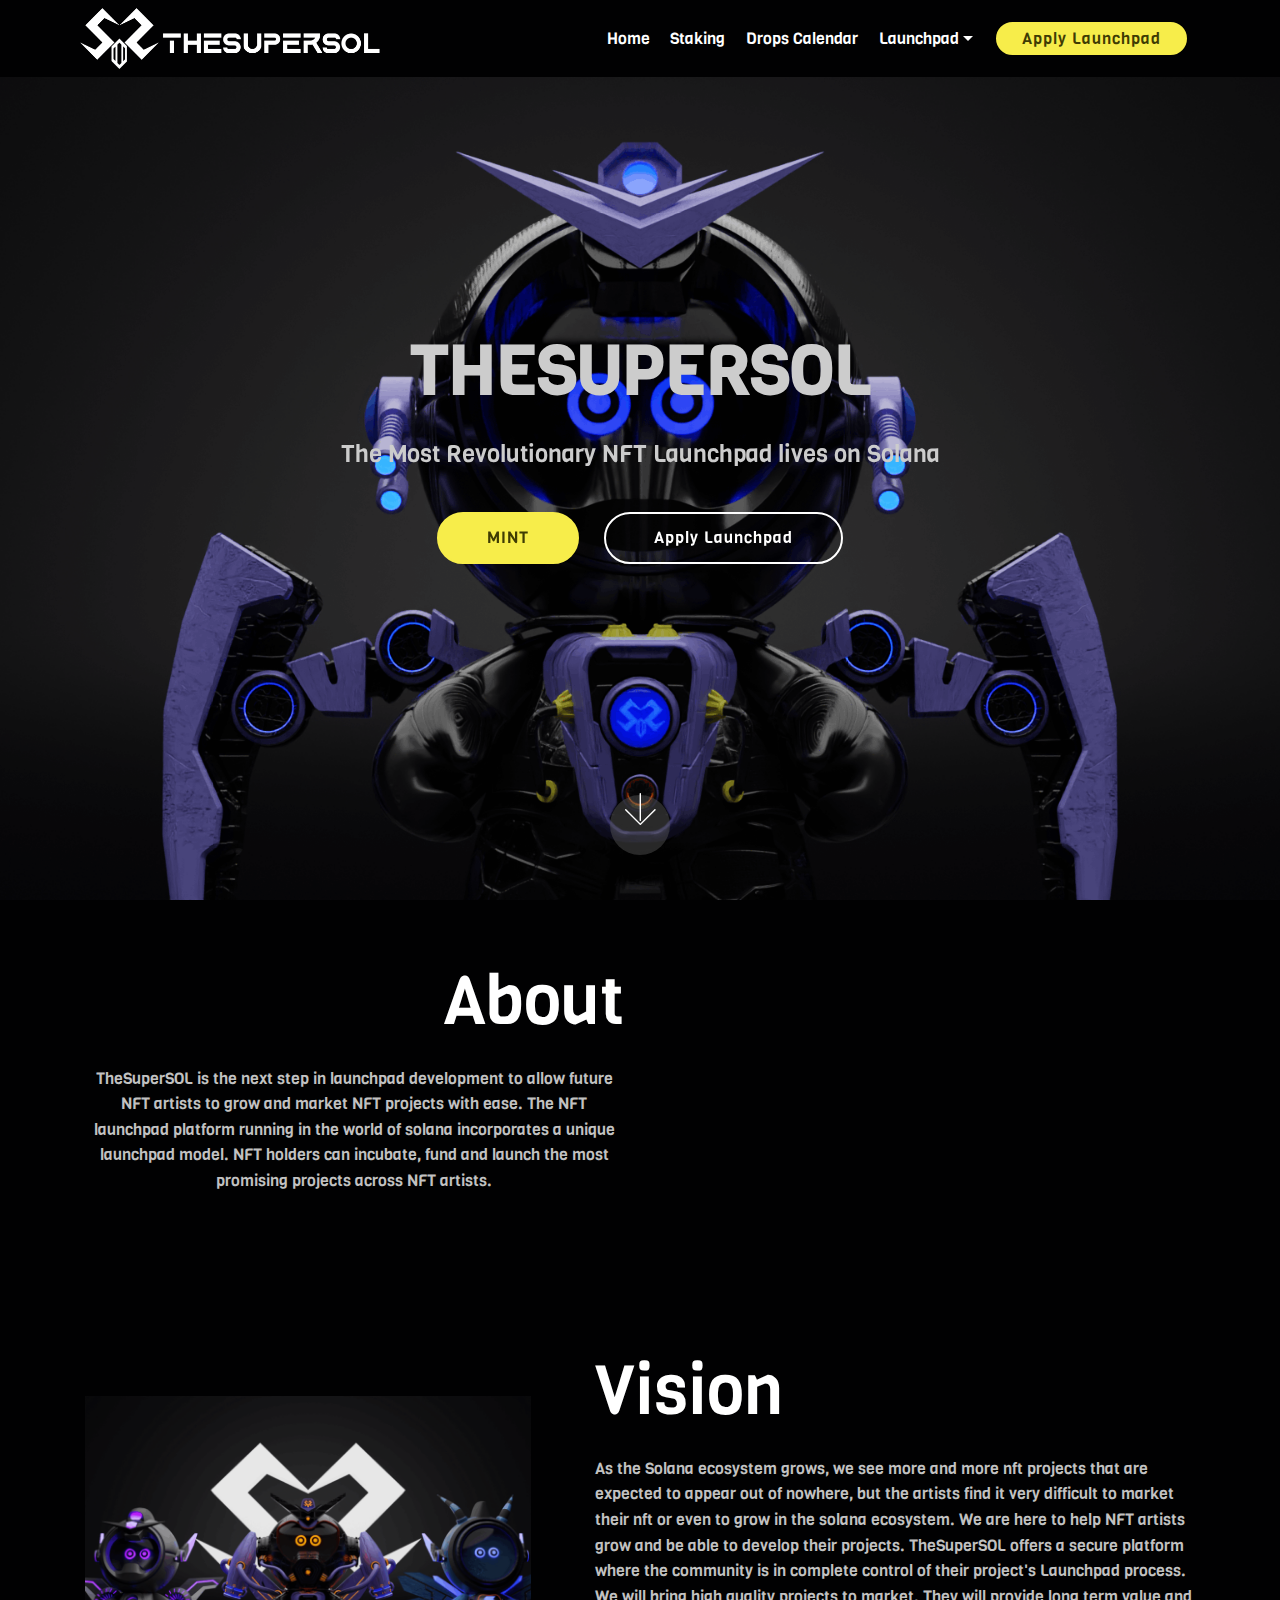
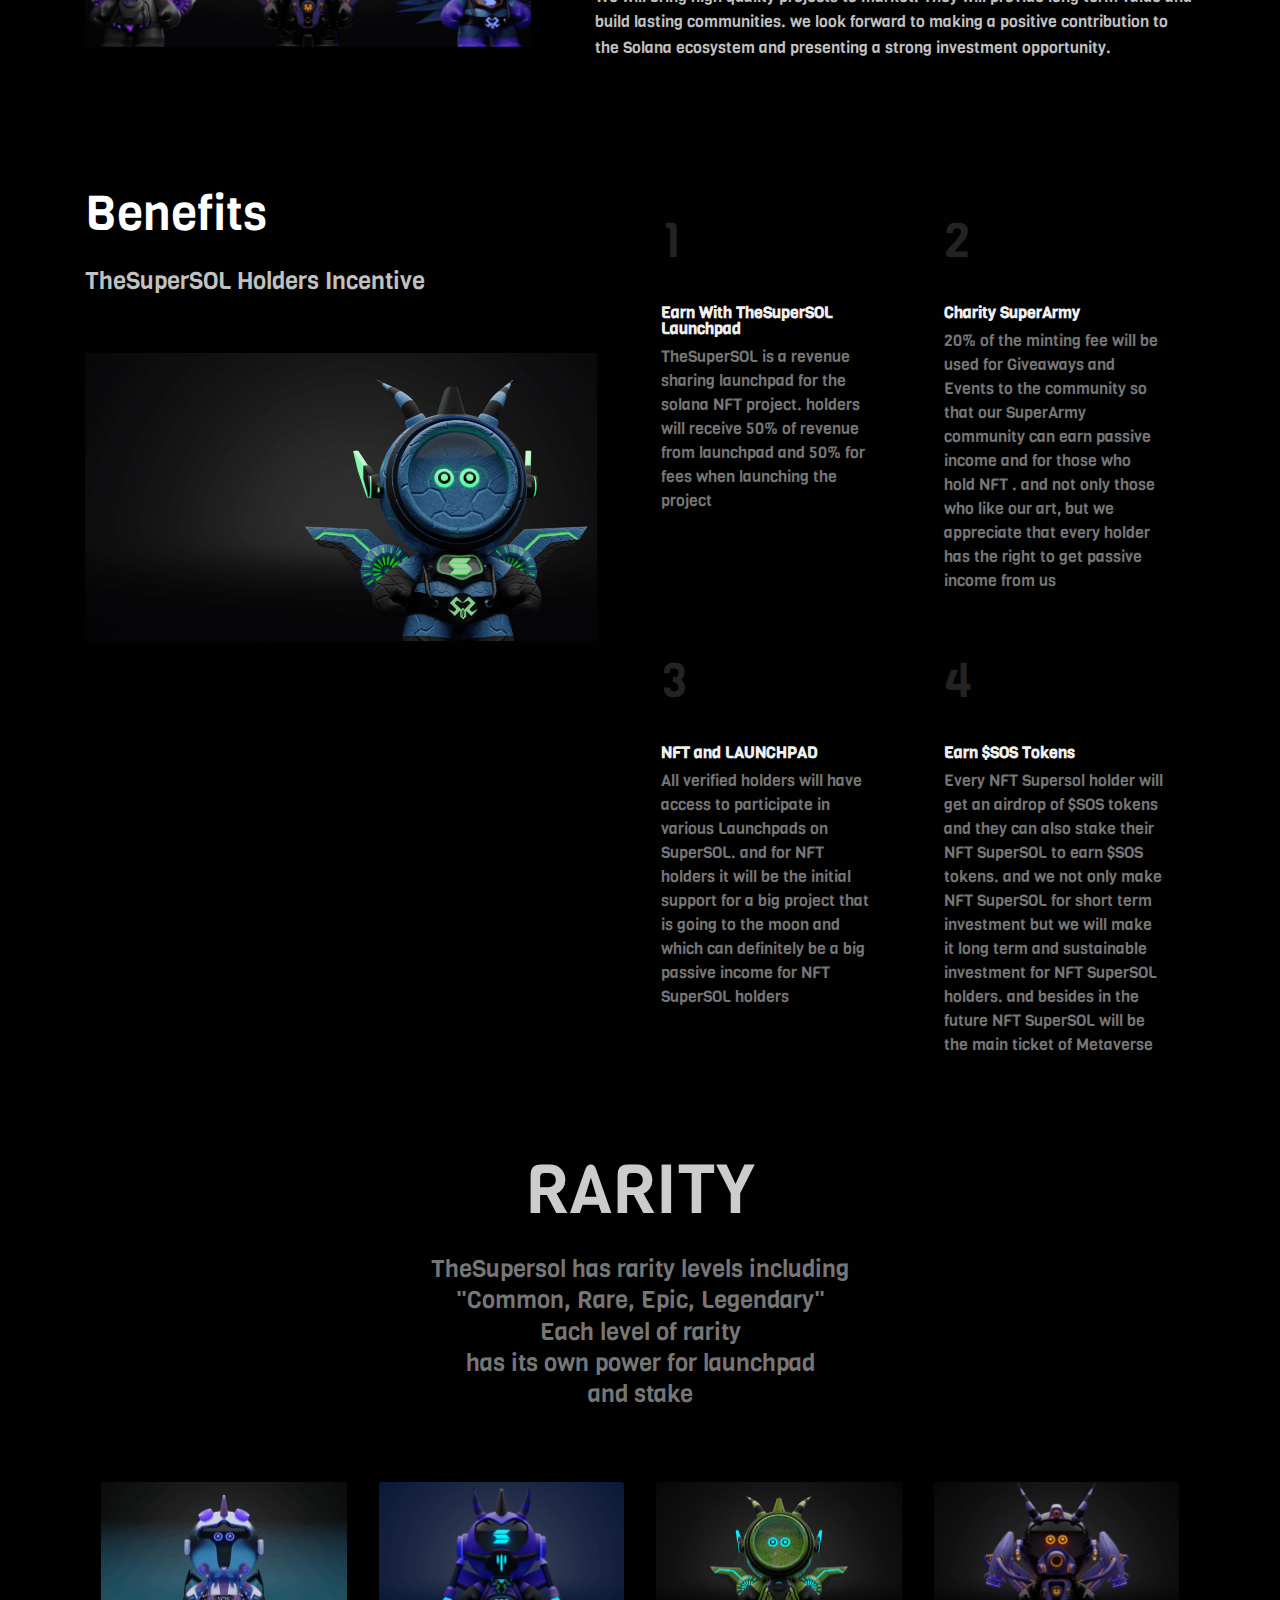
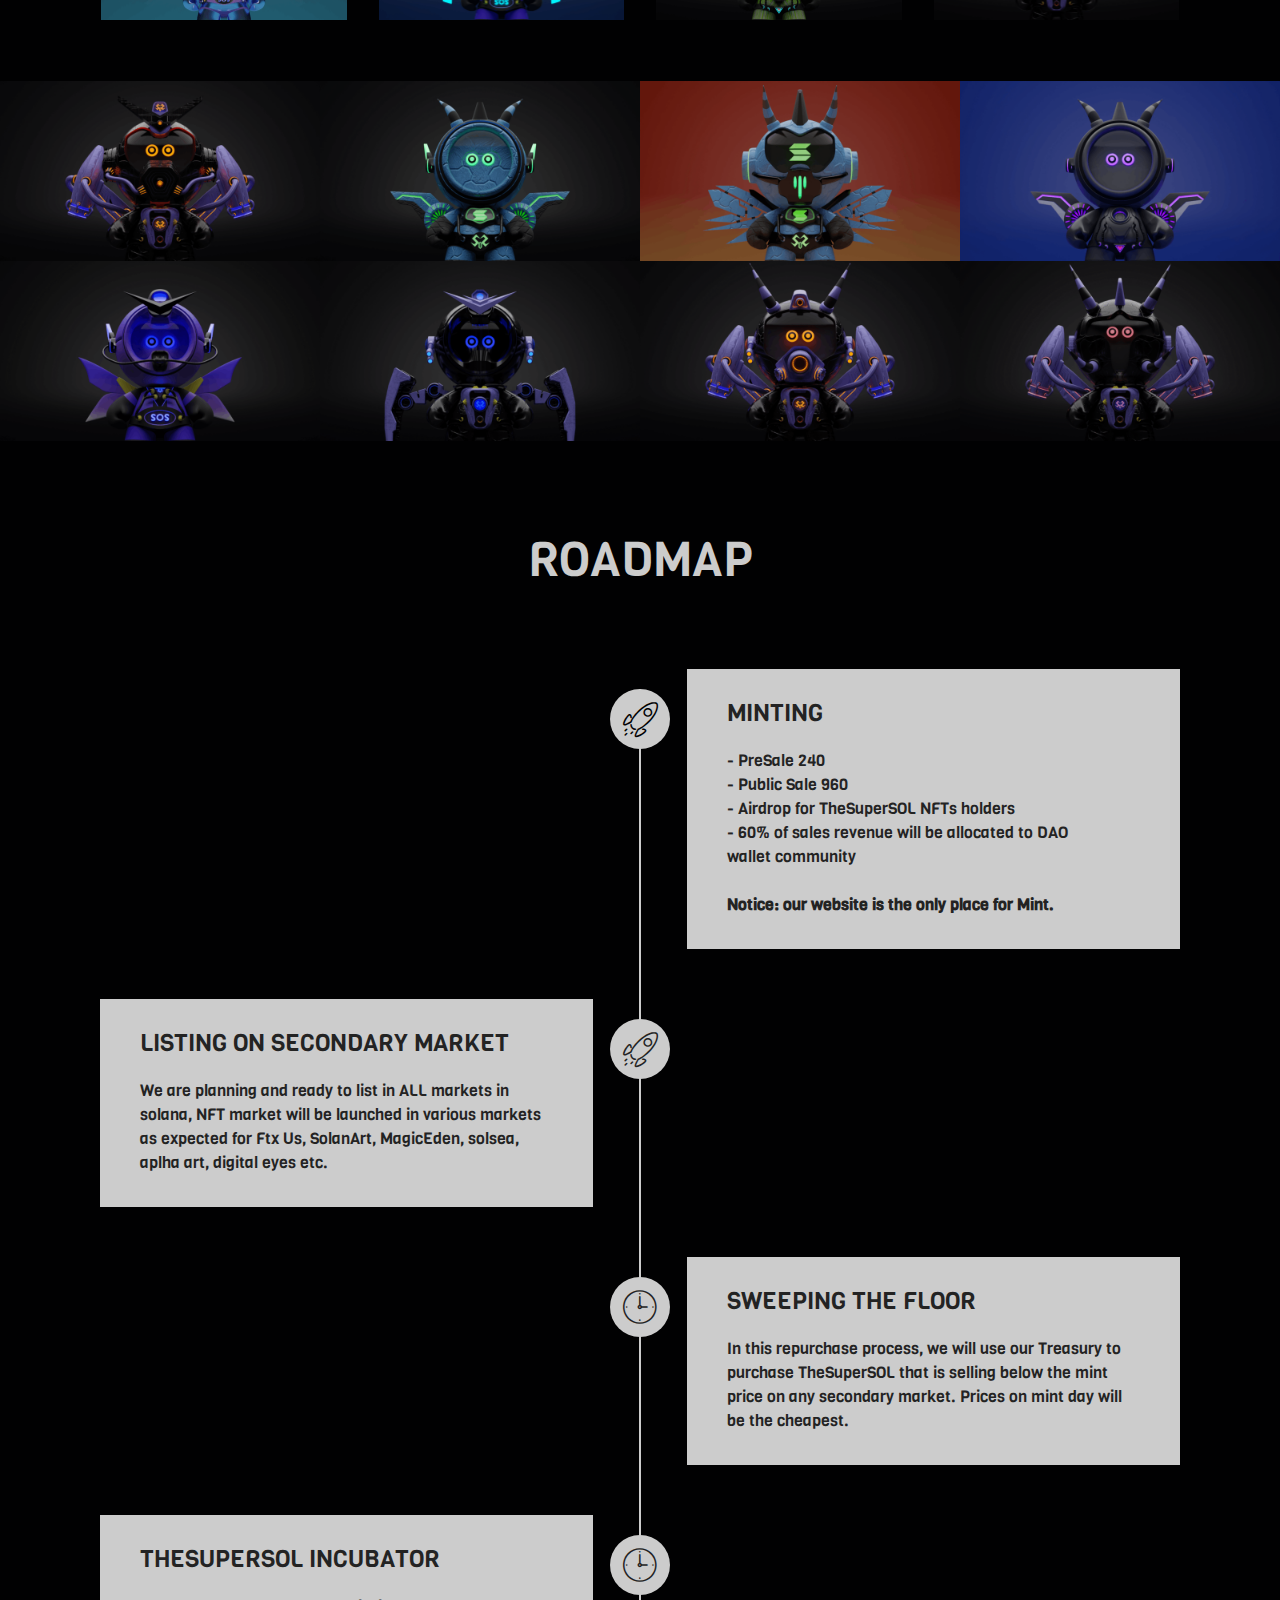
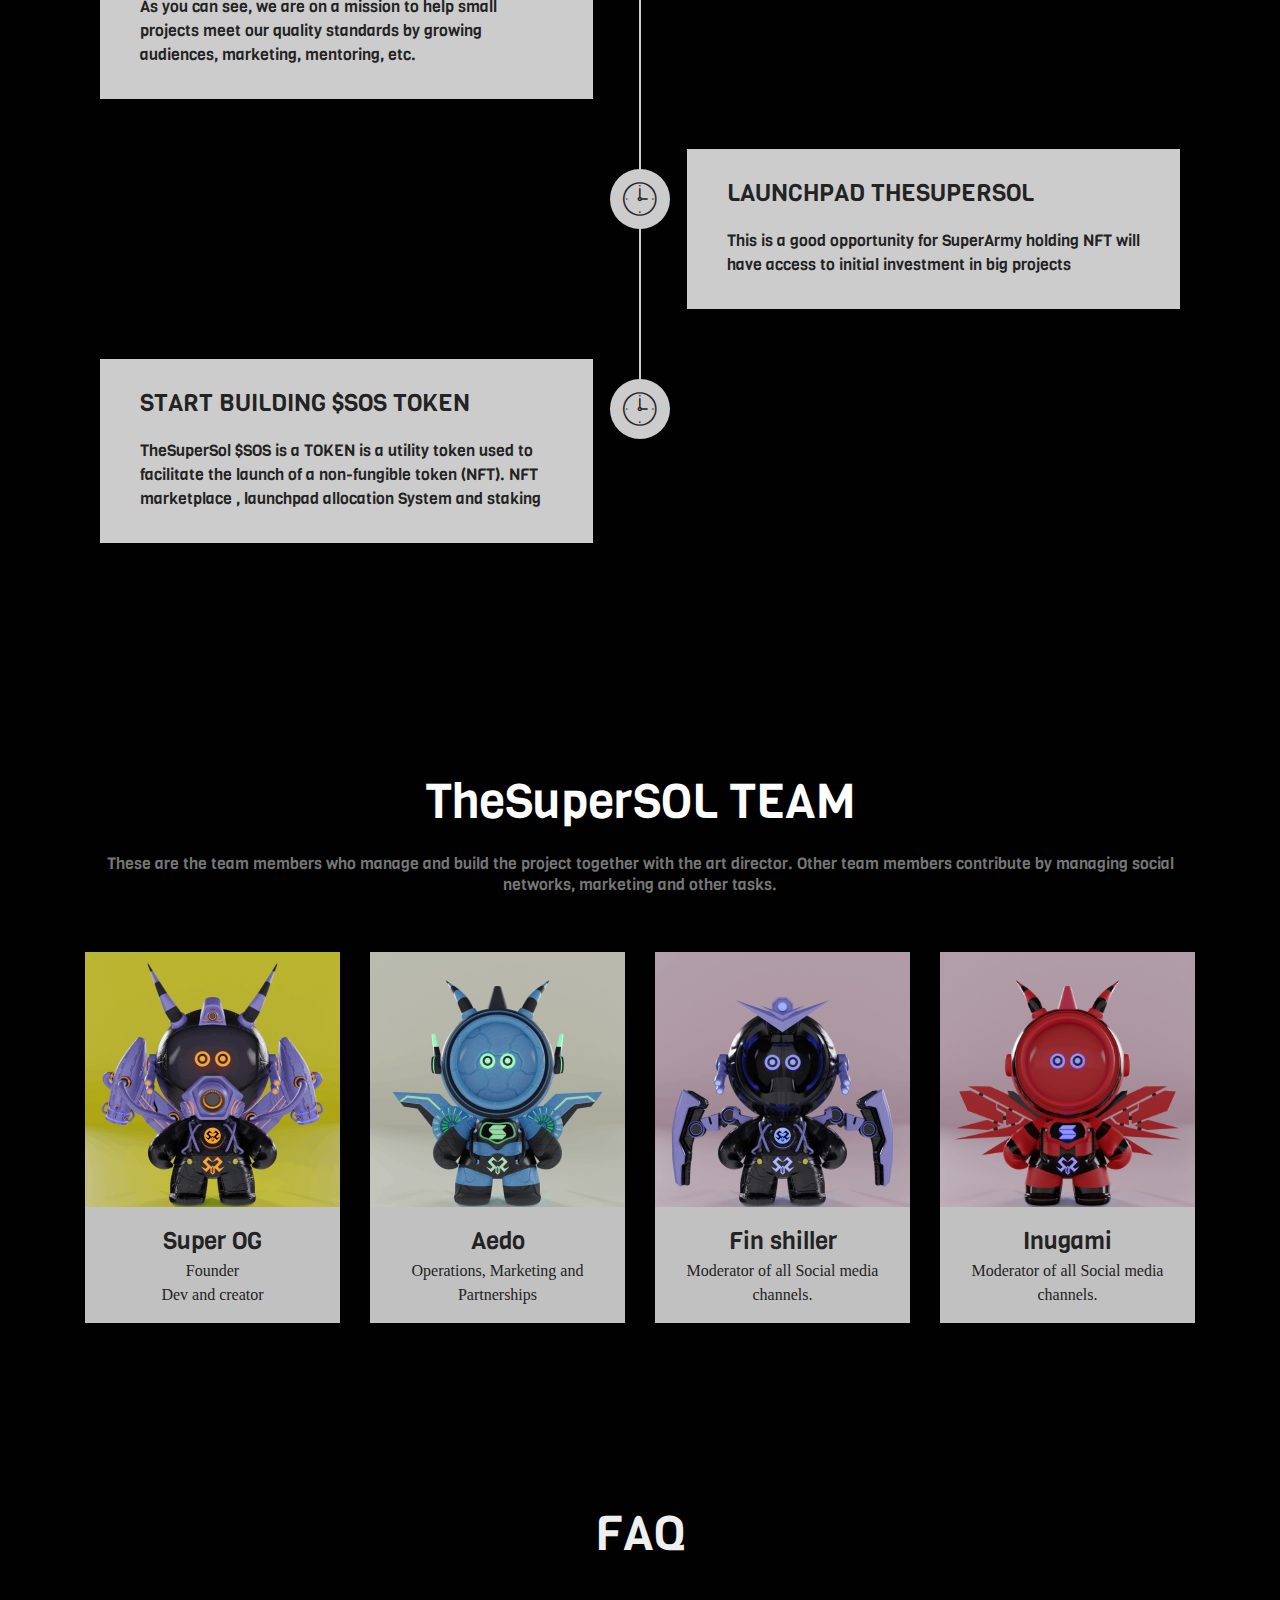
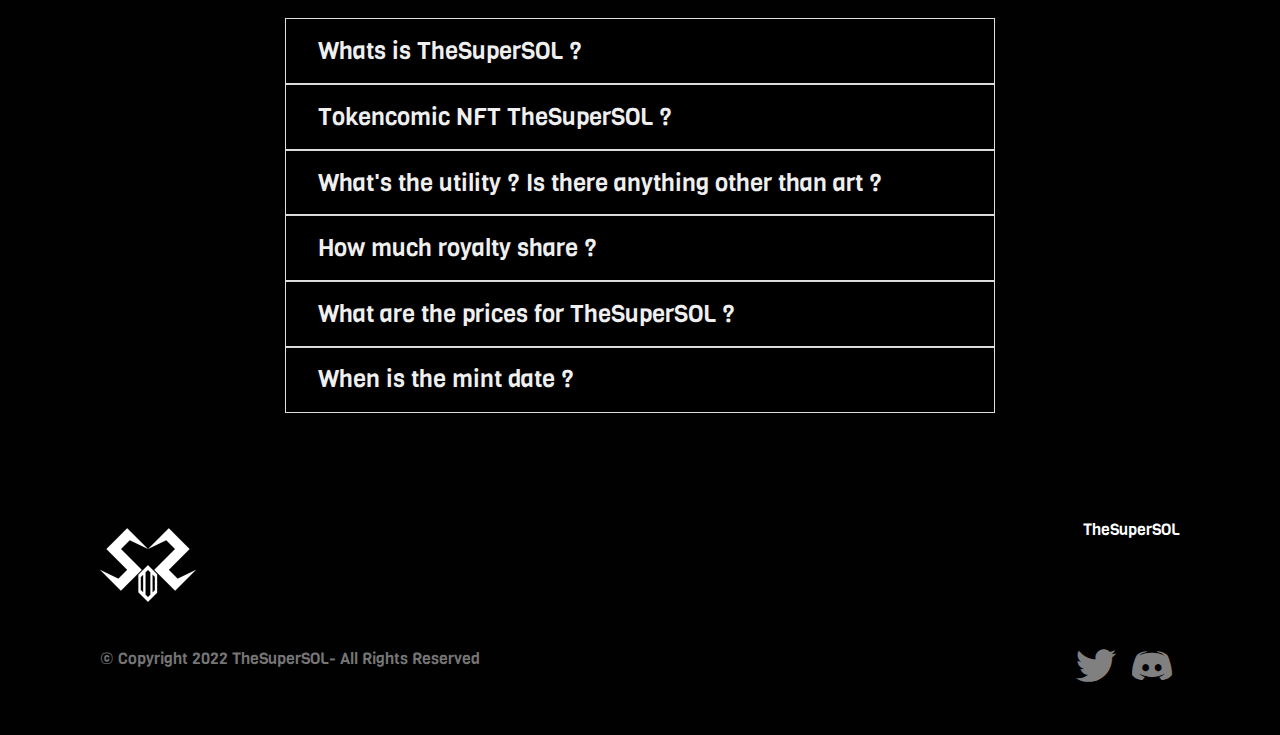
==== commit 5f5776f0: "new1" ====
--- a/index.html
+++ b/index.html
@@ -622,6 +622,21 @@
                        
                     </div>
                 </div>
+                <div class="team-item col-lg-3 col-md-6">
+                    <div class="item-image">
+                        <img src="assets/images/640.png" alt="" title="">
+                    </div>
+                    <div class="item-caption py-3">
+                        <div class="item-name px-2">
+                            <p class="mbr-fonts-style display-5">
+                                Inugami</p>
+                        </div>
+                        <div class="item-role px-2">
+                            <p>Moderator of all Social media channels.</p>
+                        </div>
+                       
+                    </div>
+                </div>
             </div>
         </div>
     </section>
